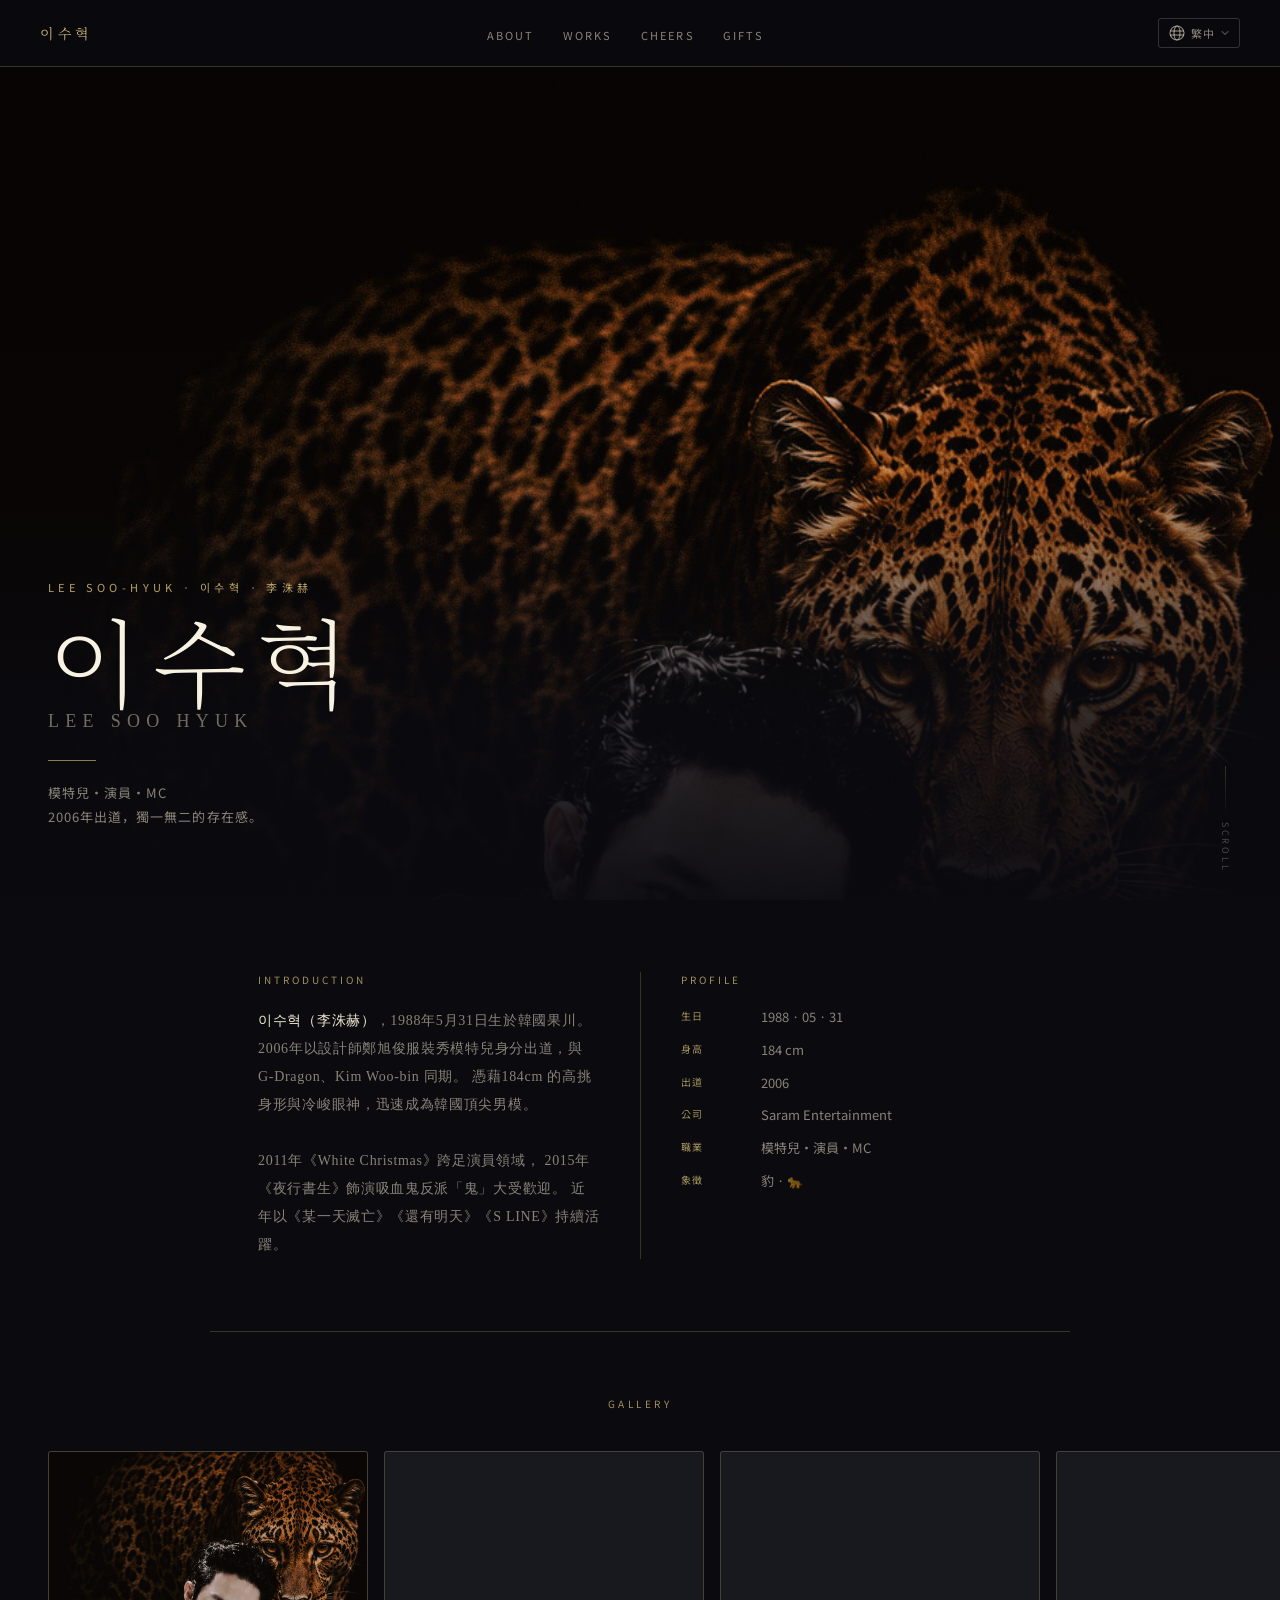
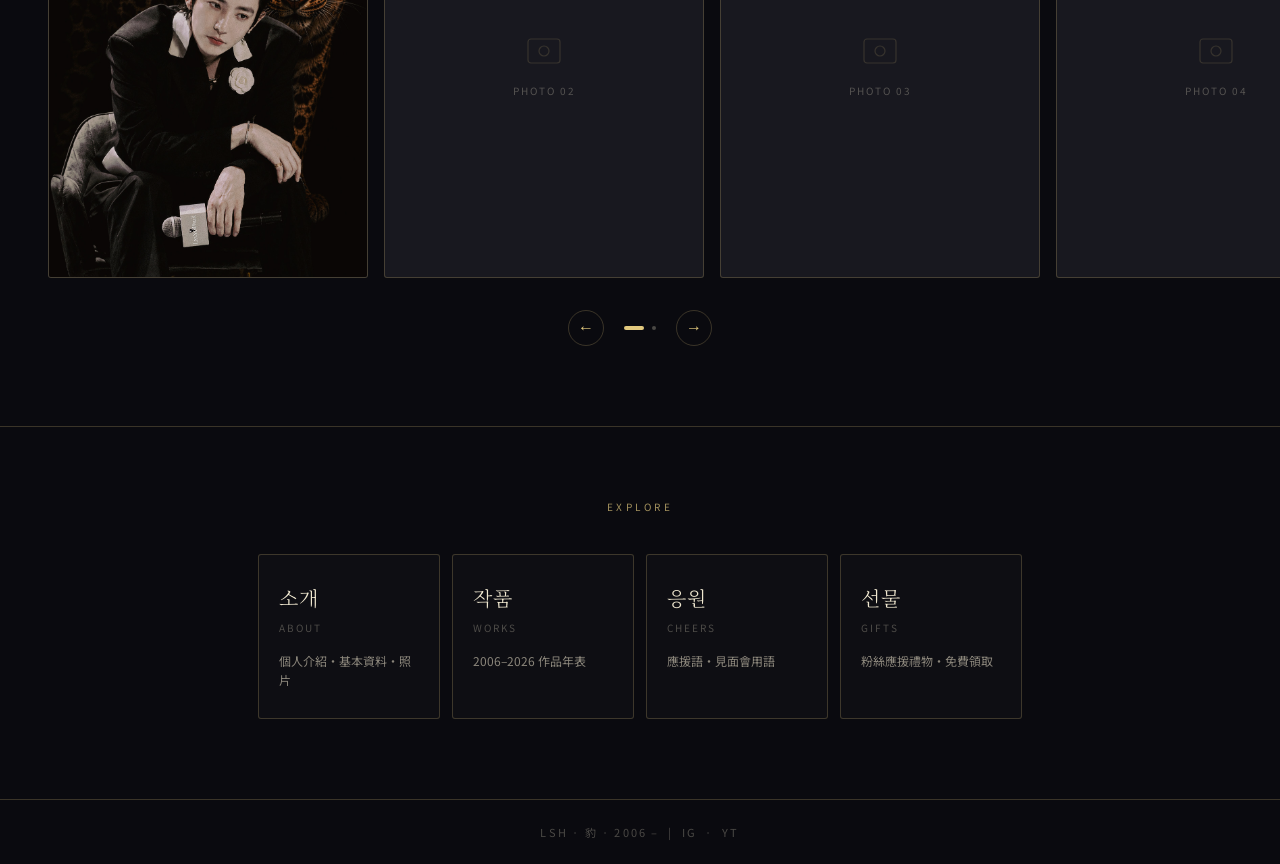
==== index.html @ 1452fb75 "update" ====
<!DOCTYPE html>
<html lang="zh-TW">
<head>
  <meta charset="UTF-8"/>
  <meta name="viewport" content="width=device-width, initial-scale=1.0"/>
  <title>이수혁 Lee Soo Hyuk</title>
  <link href="https://fonts.googleapis.com/css2?family=Noto+Serif+KR:wght@200;300;400&family=Noto+Serif+TC:wght@200;300;400&family=Noto+Sans+KR:wght@300;400;500&display=swap" rel="stylesheet"/>
  <link href="https://fonts.googleapis.com/css2?family=Noto+Serif+KR:wght@200;300;400;600&family=Noto+Serif+TC:wght@200;300;400&family=Noto+Sans+KR:wght@300;400;500&display=swap" rel="stylesheet"/>
  <link rel="stylesheet" href="assets/css/style.css"/>
<style>
  /* ── index 專屬 ── */

  /* HERO */
  .hero {
    position: relative;
    height: 100vh; min-height: 600px;
    display: flex; align-items: flex-end;
    overflow: hidden;
  }
  .hero-bg {
    position: absolute; inset: 0;
    background-image: url('assets/images/hero.jpg');
    background-size: cover;
    background-position: center top;
  }
  .hero-overlay {
    position: absolute; inset: 0;
    background: linear-gradient(
      180deg,
      rgba(10,10,15,0.08) 0%,
      rgba(10,10,15,0.0)  25%,
      rgba(10,10,15,0.15) 55%,
      rgba(10,10,15,0.82) 80%,
      rgba(10,10,15,0.97) 100%
    );
  }
  .hero-content {
    position: relative; z-index: 2;
    padding: 0 48px 72px; width: 100%;
  }
  .hero-tag {
    font-size: 11px; letter-spacing: 0.4em;
    color: var(--gold); opacity: 0.8; margin-bottom: 16px;
  }
  .hero-name-kr {
    font-family: 'Noto Serif KR', serif;
    font-size: clamp(52px, 9vw, 96px);
    font-weight: 200; letter-spacing: 0.12em;
    color: #f8f2e2; line-height: 1.0; margin-bottom: 4px;
  }
  .hero-name-en {
    font-family: 'Noto Serif TC', serif;
    font-size: clamp(13px, 1.8vw, 18px);
    font-weight: 200; letter-spacing: 0.35em;
    color: rgba(240,232,208,0.45); margin-bottom: 28px;
  }
  .hero-rule {
    width: 48px; height: 1px;
    background: var(--gold); opacity: 0.6; margin-bottom: 20px;
  }
  .hero-tagline {
    font-size: 13px; color: var(--text2);
    letter-spacing: 0.08em; line-height: 1.8; max-width: 320px;
  }

  /* 語言下拉 */
  .lang-dropdown { position: relative; }
  .lang-globe-btn {
    display: flex; align-items: center; gap: 6px;
    background: none; border: 1px solid rgba(240,232,208,0.18);
    border-radius: 3px; padding: 6px 10px;
    color: var(--text2); cursor: pointer;
    font-size: 11px; letter-spacing: 0.1em;
    font-family: 'Noto Sans KR', sans-serif;
    transition: all 0.2s;
  }
  .lang-globe-btn:hover { border-color: var(--gold); color: var(--gold); }
  .lang-menu {
    display: none; position: absolute; top: calc(100% + 8px); right: 0;
    background: rgba(17,17,24,0.98);
    border: 1px solid var(--gold-line);
    border-radius: 4px; overflow: hidden;
    min-width: 100px; z-index: 200;
    box-shadow: 0 8px 24px rgba(0,0,0,0.5);
  }
  .lang-menu.open { display: block; }
  .lang-menu button {
    display: block; width: 100%; padding: 10px 16px;
    background: none; border: none; border-bottom: 1px solid rgba(240,232,208,0.06);
    color: var(--text2); font-size: 12px; letter-spacing: 0.12em;
    cursor: pointer; text-align: left;
    font-family: 'Noto Sans KR', sans-serif; transition: all 0.15s;
  }
  .lang-menu button:last-child { border-bottom: none; }
  .lang-menu button:hover { background: var(--gold-dim); color: var(--gold); }

  /* 捲動提示 */
  .scroll-hint {
    position: absolute; bottom: 28px; right: 48px; z-index: 2;
    display: flex; flex-direction: column; align-items: center; gap: 8px;
  }
  .scroll-hint span {
    font-size: 9px; letter-spacing: 0.3em; color: var(--text3);
    writing-mode: vertical-rl;
  }
  .scroll-line {
    width: 1px; height: 48px;
    background: linear-gradient(180deg, var(--gold-line), transparent);
    animation: scrollPulse 2s ease-in-out infinite;
  }
  @keyframes scrollPulse {
    0%, 100% { opacity: 0.4; transform: scaleY(1); }
    50%       { opacity: 1.0; transform: scaleY(1.15); }
  }

  /* ABOUT STRIP */
  .about-strip {
    max-width: 860px; margin: 0 auto;
    padding: 72px 48px;
    display: grid; grid-template-columns: 1fr 1px 1fr;
    gap: 0 40px;
    border-bottom: 1px solid var(--gold-line);
  }
  .about-divider { background: var(--gold-line); }
  .about-block-title {
    font-size: 10px; letter-spacing: 0.3em;
    color: var(--gold); opacity: 0.7; margin-bottom: 20px;
  }
  .about-bio {
    font-family: 'Noto Serif TC', serif;
    font-size: 14px; font-weight: 300;
    line-height: 2.0; color: var(--text2); letter-spacing: 0.05em;
  }
  .about-bio strong { color: var(--text); font-weight: 400; }
  .profile-list { list-style: none; display: flex; flex-direction: column; gap: 12px; }
  .profile-list li { display: flex; gap: 16px; font-size: 13px; }
  .profile-list .pl-key {
    width: 64px; flex-shrink: 0;
    font-size: 10px; letter-spacing: 0.15em;
    color: var(--gold); opacity: 0.7; padding-top: 1px;
  }
  .profile-list .pl-val { color: var(--text2); line-height: 1.6; }

  /* CAROUSEL */
  .carousel-section { padding: 64px 0 80px; border-bottom: 1px solid var(--gold-line); }
  .section-eyebrow {
    text-align: center; font-size: 10px; letter-spacing: 0.35em;
    color: var(--gold); opacity: 0.7; margin-bottom: 40px;
  }
  .carousel-track-wrap { overflow: hidden; position: relative; }
  .carousel-track {
    display: flex; gap: 16px; padding: 0 48px;
    transition: transform 0.5s cubic-bezier(0.4,0,0.2,1);
  }
  .carousel-slide {
    flex-shrink: 0;
    width: calc((100vw - 96px - 32px) / 3);
    max-width: 320px; aspect-ratio: 3/4;
    border-radius: 3px; overflow: hidden;
    position: relative; background: #18181f;
    border: 1px solid var(--gold-line);
  }
  .carousel-slide img {
    width: 100%; height: 100%; object-fit: cover;
    display: block; opacity: 0.88;
    transition: opacity 0.3s, transform 0.5s;
  }
  .carousel-slide:hover img { opacity: 1; transform: scale(1.03); }
  .slide-placeholder {
    width: 100%; height: 100%;
    display: flex; flex-direction: column;
    align-items: center; justify-content: center; gap: 12px;
  }
  .slide-placeholder .ph-icon { width: 40px; height: 40px; opacity: 0.15; }
  .slide-placeholder .ph-label { font-size: 10px; letter-spacing: 0.2em; color: var(--text3); }
  .carousel-slide .slide-caption {
    position: absolute; bottom: 0; left: 0; right: 0;
    padding: 32px 16px 16px;
    background: linear-gradient(transparent, rgba(10,10,15,0.75));
    font-size: 11px; letter-spacing: 0.1em; color: var(--text2);
    opacity: 0; transition: opacity 0.3s;
  }
  .carousel-slide:hover .slide-caption { opacity: 1; }
  .carousel-controls {
    display: flex; justify-content: center;
    align-items: center; gap: 20px; margin-top: 32px;
  }
  .carousel-btn {
    width: 36px; height: 36px; border-radius: 50%;
    border: 1px solid var(--gold-line);
    background: transparent; color: var(--gold);
    cursor: pointer; display: flex; align-items: center; justify-content: center;
    transition: all 0.2s; font-size: 16px;
  }
  .carousel-btn:hover { border-color: var(--gold); background: var(--gold-dim); }
  .carousel-dots { display: flex; gap: 8px; }
  .carousel-dot {
    width: 4px; height: 4px; border-radius: 50%;
    background: var(--text3); transition: all 0.2s; cursor: pointer;
  }
  .carousel-dot.active { background: var(--gold); width: 20px; border-radius: 2px; }

  /* NAV CARDS */
  .nav-cards-section {
    max-width: 860px; margin: 0 auto; padding: 72px 48px 80px;
  }
  .nav-cards-grid {
    display: grid; grid-template-columns: repeat(4, 1fr);
    gap: 12px; margin-top: 40px;
  }
  .nav-card {
    display: block; text-decoration: none;
    padding: 28px 20px;
    border: 1px solid var(--gold-line); border-radius: 3px;
    background: rgba(255,255,255,0.02);
    transition: all 0.25s ease; position: relative; overflow: hidden;
  }
  .nav-card::before {
    content: ''; position: absolute;
    bottom: 0; left: 0; right: 0; height: 2px;
    background: var(--gold); transform: scaleX(0); transition: transform 0.25s ease;
  }
  .nav-card:hover { background: rgba(226,201,126,0.06); border-color: rgba(226,201,126,0.4); }
  .nav-card:hover::before { transform: scaleX(1); }
  .nav-card-kr {
    font-family: 'Noto Serif KR', serif;
    font-size: 20px; font-weight: 300;
    color: var(--text); margin-bottom: 8px; letter-spacing: 0.05em;
  }
  .nav-card-en { font-size: 10px; letter-spacing: 0.2em; color: var(--text3); margin-bottom: 16px; }
  .nav-card-desc { font-size: 12px; color: var(--text2); line-height: 1.65; }
  .nav-card-arrow {
    position: absolute; bottom: 20px; right: 20px;
    font-size: 14px; color: var(--gold); opacity: 0;
    transform: translateX(-6px); transition: all 0.25s ease;
  }
  .nav-card:hover .nav-card-arrow { opacity: 1; transform: translateX(0); }

  /* RESPONSIVE */
  @media (max-width: 640px) {
    .site-nav { padding: 16px 20px; }
    .hero-content { padding: 0 24px 60px; }
    .about-strip { grid-template-columns: 1fr; padding: 48px 24px; gap: 32px 0; }
    .about-divider { display: none; }
    .carousel-track { padding: 0 24px; }
    .carousel-slide { width: calc(100vw - 64px); max-width: none; }
    .nav-cards-grid { grid-template-columns: 1fr 1fr; }
    .nav-cards-section { padding: 48px 24px 60px; }
    .lang-switch { display: none; }
    .scroll-hint { display: none; }
  }
</style>
</head>
<body>

<!-- NAV -->
<nav class="site-nav" id="siteNav">
  <a class="nav-logo" href="index.html">이수혁</a>
  <ul class="nav-links">
    <li><a href="about.html">ABOUT</a></li>
    <li><a href="works.html">WORKS</a></li>
    <li><a href="cheers.html">CHEERS</a></li>
    <li><a href="gifts.html">GIFTS</a></li>
  </ul>
  <div class="lang-dropdown" id="langDropdown">
    <button class="lang-globe-btn" onclick="toggleLangMenu()" aria-label="語言切換">
      <svg width="16" height="16" viewBox="0 0 16 16" fill="none">
        <circle cx="8" cy="8" r="7" stroke="currentColor" stroke-width="1.2"/>
        <ellipse cx="8" cy="8" rx="3" ry="7" stroke="currentColor" stroke-width="1.2"/>
        <line x1="1" y1="6" x2="15" y2="6" stroke="currentColor" stroke-width="1.2"/>
        <line x1="1" y1="10" x2="15" y2="10" stroke="currentColor" stroke-width="1.2"/>
      </svg>
      <span id="langLabel">繁中</span>
      <svg width="8" height="8" viewBox="0 0 8 8" fill="none" style="opacity:0.5">
        <path d="M1 2.5L4 5.5L7 2.5" stroke="currentColor" stroke-width="1.2" stroke-linecap="round"/>
      </svg>
    </button>
    <div class="lang-menu" id="langMenu">
      <button onclick="setLang('zh'); toggleLangMenu()">繁中</button>
      <button onclick="setLang('en'); toggleLangMenu()">EN</button>
      <button onclick="setLang('ko'); toggleLangMenu()">한국어</button>
    </div>
  </div>
</nav>


<!-- HERO -->
<section class="hero">
  <div class="hero-bg"></div>
  <div class="hero-overlay"></div>


  <div class="hero-content">
    <div class="hero-tag" data-i18n="hero-tag">LEE SOO-HYUK · 이수혁 · 李洙赫</div>
    <h1 class="hero-name-kr">이수혁</h1>
    <div class="hero-name-en" data-i18n="hero-name-en">LEE SOO HYUK</div>
    <div class="hero-rule"></div>
    <p class="hero-tagline" data-i18n="hero-tagline">
      模特兒・演員・MC<br>
      2006年出道，獨一無二的存在感。
    </p>
  </div>

  <div class="scroll-hint">
    <div class="scroll-line"></div>
    <span>SCROLL</span>
  </div>
</section>

<!-- ABOUT STRIP -->
<section class="about-strip">
  <div>
    <div class="about-block-title" data-i18n="about-intro-title">INTRODUCTION</div>
    <p class="about-bio" data-i18n="about-bio">
      <strong>이수혁（李洙赫）</strong>，1988年5月31日生於韓國果川。<br>
      2006年以設計師鄭旭俊服裝秀模特兒身分出道，與 G-Dragon、Kim Woo-bin 同期。
      憑藉184cm 的高挑身形與冷峻眼神，迅速成為韓國頂尖男模。<br><br>
      2011年《White Christmas》跨足演員領域，
      2015年《夜行書生》飾演吸血鬼反派「鬼」大受歡迎。
      近年以《某一天滅亡》《還有明天》《S LINE》持續活躍。
    </p>
  </div>
  <div class="about-divider"></div>
  <div>
    <div class="about-block-title" data-i18n="about-profile-title">PROFILE</div>
    <ul class="profile-list">
      <li><span class="pl-key" data-i18n="pl-birth">生日</span><span class="pl-val">1988 · 05 · 31</span></li>
      <li><span class="pl-key" data-i18n="pl-height">身高</span><span class="pl-val">184 cm</span></li>
      <li><span class="pl-key" data-i18n="pl-debut">出道</span><span class="pl-val">2006</span></li>
      <li><span class="pl-key" data-i18n="pl-agency">公司</span><span class="pl-val">Saram Entertainment</span></li>
      <li><span class="pl-key" data-i18n="pl-job">職業</span><span class="pl-val" data-i18n="pl-job-val">模特兒・演員・MC</span></li>
      <li><span class="pl-key" data-i18n="pl-symbol">象徵</span><span class="pl-val">豹 · 🐆</span></li>
    </ul>
  </div>
</section>

<!-- PHOTO CAROUSEL -->
<section class="carousel-section">
  <div class="section-eyebrow" data-i18n="carousel-title">GALLERY</div>
  <div class="carousel-track-wrap">
    <div class="carousel-track" id="carouselTrack">
      <div class="carousel-slide">
        <img src="assets/images/hero.jpg" alt="이수혁">
        <div class="slide-caption">이수혁 · 2025</div>
      </div>
      <div class="carousel-slide">
        <div class="slide-placeholder">
          <svg class="ph-icon" viewBox="0 0 40 40" fill="none"><rect x="4" y="8" width="32" height="24" rx="3" stroke="#e2c97e" stroke-width="1.2"/><circle cx="20" cy="20" r="5" stroke="#e2c97e" stroke-width="1.2"/></svg>
          <span class="ph-label">PHOTO 02</span>
        </div>
        <div class="slide-caption">이수혁</div>
      </div>
      <div class="carousel-slide">
        <div class="slide-placeholder">
          <svg class="ph-icon" viewBox="0 0 40 40" fill="none"><rect x="4" y="8" width="32" height="24" rx="3" stroke="#e2c97e" stroke-width="1.2"/><circle cx="20" cy="20" r="5" stroke="#e2c97e" stroke-width="1.2"/></svg>
          <span class="ph-label">PHOTO 03</span>
        </div>
        <div class="slide-caption">이수혁</div>
      </div>
      <div class="carousel-slide">
        <div class="slide-placeholder">
          <svg class="ph-icon" viewBox="0 0 40 40" fill="none"><rect x="4" y="8" width="32" height="24" rx="3" stroke="#e2c97e" stroke-width="1.2"/><circle cx="20" cy="20" r="5" stroke="#e2c97e" stroke-width="1.2"/></svg>
          <span class="ph-label">PHOTO 04</span>
        </div>
        <div class="slide-caption">이수혁</div>
      </div>
      <div class="carousel-slide">
        <div class="slide-placeholder">
          <svg class="ph-icon" viewBox="0 0 40 40" fill="none"><rect x="4" y="8" width="32" height="24" rx="3" stroke="#e2c97e" stroke-width="1.2"/><circle cx="20" cy="20" r="5" stroke="#e2c97e" stroke-width="1.2"/></svg>
          <span class="ph-label">PHOTO 05</span>
        </div>
        <div class="slide-caption">이수혁</div>
      </div>
      <div class="carousel-slide">
        <div class="slide-placeholder">
          <svg class="ph-icon" viewBox="0 0 40 40" fill="none"><rect x="4" y="8" width="32" height="24" rx="3" stroke="#e2c97e" stroke-width="1.2"/><circle cx="20" cy="20" r="5" stroke="#e2c97e" stroke-width="1.2"/></svg>
          <span class="ph-label">PHOTO 06</span>
        </div>
        <div class="slide-caption">이수혁</div>
      </div>
    </div>
  </div>
  <div class="carousel-controls">
    <button class="carousel-btn" onclick="carouselPrev()" aria-label="上一張">&#8592;</button>
    <div class="carousel-dots" id="carouselDots"></div>
    <button class="carousel-btn" onclick="carouselNext()" aria-label="下一張">&#8594;</button>
  </div>
</section>

<!-- NAV CARDS -->
<section class="nav-cards-section">
  <div class="section-eyebrow" data-i18n="nav-cards-title">EXPLORE</div>
  <div class="nav-cards-grid">
    <a class="nav-card" href="about.html">
      <div class="nav-card-kr">소개</div>
      <div class="nav-card-en">ABOUT</div>
      <div class="nav-card-desc" data-i18n="nav-about-desc">個人介紹・基本資料・照片</div>
      <span class="nav-card-arrow">→</span>
    </a>
    <a class="nav-card" href="works.html">
      <div class="nav-card-kr">작품</div>
      <div class="nav-card-en">WORKS</div>
      <div class="nav-card-desc" data-i18n="nav-works-desc">2006–2026 作品年表</div>
      <span class="nav-card-arrow">→</span>
    </a>
    <a class="nav-card" href="cheers.html">
      <div class="nav-card-kr">응원</div>
      <div class="nav-card-en">CHEERS</div>
      <div class="nav-card-desc" data-i18n="nav-cheers-desc">應援語・見面會用語</div>
      <span class="nav-card-arrow">→</span>
    </a>
    <a class="nav-card" href="gifts.html">
      <div class="nav-card-kr">선물</div>
      <div class="nav-card-en">GIFTS</div>
      <div class="nav-card-desc" data-i18n="nav-gifts-desc">粉絲應援禮物・免費領取</div>
      <span class="nav-card-arrow">→</span>
    </a>
  </div>
</section>

<!-- FOOTER -->
<footer>
  <p>LSH · 豹 · 2006 – &nbsp;|&nbsp;
    <a href="https://www.instagram.com/leesoohyuk" target="_blank" rel="noopener">IG</a> &nbsp;·&nbsp;
    <a href="https://www.youtube.com/@leesoohyuk" target="_blank" rel="noopener">YT</a>
  </p>
</footer>

<script>
/* ── NAV scroll ── */
const nav = document.getElementById('siteNav');
window.addEventListener('scroll', () => {
  nav.classList.toggle('scrolled', window.scrollY > 60);
});

/* ── CAROUSEL ── */
const track    = document.getElementById('carouselTrack');
const slides   = track.querySelectorAll('.carousel-slide');
const dotsWrap = document.getElementById('carouselDots');
const total    = slides.length;
let perView    = 3;
let current    = 0;

function getPerView() {
  return window.innerWidth <= 640 ? 1 : 3;
}

function buildDots() {
  dotsWrap.innerHTML = '';
  const pages = Math.ceil(total / perView);
  for (let i = 0; i < pages; i++) {
    const d = document.createElement('div');
    d.className = 'carousel-dot' + (i === 0 ? ' active' : '');
    d.onclick = () => goTo(i);
    dotsWrap.appendChild(d);
  }
}

function goTo(page) {
  perView = getPerView();
  const pages = Math.ceil(total / perView);
  current = Math.max(0, Math.min(page, pages - 1));
  const slideW = slides[0].offsetWidth + 16;
  const offset = current * perView * slideW;
  track.style.transform = `translateX(-${offset}px)`;
  dotsWrap.querySelectorAll('.carousel-dot').forEach((d, i) => {
    d.classList.toggle('active', i === current);
  });
}

function carouselPrev() { goTo(current - 1); }
function carouselNext() { goTo(current + 1); }

window.addEventListener('resize', () => {
  perView = getPerView();
  buildDots();
  goTo(0);
});

buildDots();

/* ── LANG ── */
const i18n = {
  zh: {
    'hero-tag':         'LEE SOO-HYUK · 이수혁 · 李洙赫',
    'hero-name-en':     'LEE SOO HYUK',
    'hero-tagline':     '模特兒・演員・MC<br>2006年出道，獨一無二的存在感。',
    'about-intro-title':'INTRODUCTION',
    'about-bio':        '<strong>이수혁（李洙赫）</strong>，1988年5月31日生。2006年模特兒出道，與 G-Dragon、Kim Woo-bin 同期。憑藉184cm 高挑身形與冷峻眼神迅速成為韓國頂尖男模。2011年《White Christmas》跨足演員，2015年《夜行書生》「鬼」大受歡迎。',
    'about-profile-title':'PROFILE',
    'pl-birth':'生日','pl-height':'身高','pl-debut':'出道','pl-agency':'公司','pl-job':'職業','pl-job-val':'模特兒・演員・MC','pl-symbol':'象徵',
    'carousel-title':'GALLERY',
    'nav-cards-title':'EXPLORE',
    'nav-about-desc':'個人介紹・基本資料・照片',
    'nav-works-desc':'2006–2026 作品年表',
    'nav-cheers-desc':'應援語・見面會用語',
    'nav-gifts-desc':'粉絲應援禮物・免費領取',
  },
  en: {
    'hero-tagline':     'Model · Actor · MC<br>Debuted 2006. An irreplaceable presence.',
    'about-intro-title':'INTRODUCTION',
    'about-bio':        '<strong>Lee Soo-hyuk</strong>, born May 31, 1988. Debuted as a model in 2006 alongside G-Dragon and Kim Woo-bin. Known for his 184cm frame and sharp gaze. Crossed into acting with <em>White Christmas</em> (2011) and gained wide recognition as the vampire "Gwi" in <em>Scholar Who Walks the Night</em> (2015).',
    'pl-birth':'Birth','pl-height':'Height','pl-debut':'Debut','pl-agency':'Agency','pl-job':'Career','pl-job-val':'Model · Actor · MC','pl-symbol':'Symbol',
    'nav-about-desc':'Profile & photos',
    'nav-works-desc':'Filmography 2006–2026',
    'nav-cheers-desc':'Fan phrases & event vocab',
    'nav-gifts-desc':'Fan gifts – free downloads',
  },
  ko: {
    'hero-tagline':     '모델・배우・MC<br>2006년 데뷔, 독보적인 존재감.',
    'about-intro-title':'소개',
    'about-bio':        '<strong>이수혁</strong>, 1988년 5월 31일 생. 2006년 정욱준 패션쇼 모델로 데뷔. G-Dragon, 김우빈과 동기. 184cm의 훤칠한 키와 날카로운 눈빛으로 주목받았으며, 드라마 《화이트 크리스마스》로 연기에 입문. 《야경꾼 일지》의 귀 역으로 큰 사랑을 받았다.',
    'pl-birth':'생일','pl-height':'키','pl-debut':'데뷔','pl-agency':'소속사','pl-job':'직업','pl-job-val':'모델・배우・MC','pl-symbol':'상징',
    'nav-about-desc':'프로필 및 사진',
    'nav-works-desc':'작품 연보 2006–2026',
    'nav-cheers-desc':'응원 문구・현장 용어',
    'nav-gifts-desc':'팬 서포트 굿즈・무료 배포',
  },
  ja: {
    'hero-tagline':     'モデル・俳優・MC<br>2006年デビュー、唯一無二の存在感。',
    'about-intro-title':'プロフィール',
    'about-bio':        '<strong>イ・スヒョク</strong>、1988年5月31日生まれ。2006年にモデルデビュー。G-Dragon、キム・ウビンと同期。《White Christmas》で俳優業に進出し、《夜を歩く士》の吸血鬼「鬼」役で広く知られるようになった。',
    'pl-birth':'誕生日','pl-height':'身長','pl-debut':'デビュー','pl-agency':'事務所','pl-job':'職業','pl-job-val':'モデル・俳優・MC','pl-symbol':'シンボル',
    'nav-about-desc':'プロフィール・写真',
    'nav-works-desc':'出演作品 2006–2026',
    'nav-cheers-desc':'応援フレーズ・会場用語',
    'nav-gifts-desc':'ファングッズ・無料配布',
  },
};

let currentLang = 'zh';
function setLang(lang) {
  currentLang = lang;
  const labels = { zh:'繁中', en:'EN', ko:'한국어' };
  document.getElementById('langLabel').textContent = labels[lang] || lang;
  const dict = { ...i18n.zh, ...i18n[lang] };
  document.querySelectorAll('[data-i18n]').forEach(el => {
    const key = el.dataset.i18n;
    if (dict[key] !== undefined) el.innerHTML = dict[key];
  });
}

function toggleLangMenu() {
  document.getElementById('langMenu').classList.toggle('open');
}
/* 點外面關閉 */
document.addEventListener('click', e => {
  const dd = document.getElementById('langDropdown');
  if (dd && !dd.contains(e.target)) {
    document.getElementById('langMenu').classList.remove('open');
  }
});
</script>
</body>
</html>
---- assets/css/style.css ----
/* ═══════════════════════════════════════
   LSH · 이수혁 · 共用樣式
   ═══════════════════════════════════════ */

*, *::before, *::after { box-sizing: border-box; margin: 0; padding: 0; }

/* ── CSS 變數 ── */
:root {
  --bg:        #0a0a0f;
  --bg2:       #111118;
  --bg3:       #18181f;
  --gold:      #e2c97e;
  --gold-dim:  rgba(226,201,126,0.18);
  --gold-line: rgba(226,201,126,0.22);
  --text:      #f0e8d0;
  --text2:     rgba(240,232,208,0.55);
  --text3:     rgba(240,232,208,0.28);
  --drama-c:   #7eb8e2; --drama-bg: rgba(126,184,226,0.14); --drama-br: rgba(126,184,226,0.38);
  --film-c:    #e27ea8; --film-bg:  rgba(226,126,168,0.14); --film-br:  rgba(226,126,168,0.38);
  --event-c:   #7ee2b8; --event-bg: rgba(126,226,184,0.14); --event-br: rgba(126,226,184,0.38);
}

html { scroll-behavior: smooth; }

body {
  background: var(--bg);
  color: var(--text);
  font-family: 'Noto Sans KR', 'Noto Serif TC', sans-serif;
  min-height: 100vh;
}

/* ── NAV ── */
.site-nav {
  position: fixed; top: 0; left: 0; right: 0; z-index: 100;
  display: flex; justify-content: space-between; align-items: center;
  padding: 18px 40px;
  background: rgba(10,10,15,0.92);
  border-bottom: 1px solid var(--gold-line);
}
.nav-logo {
  font-family: 'Noto Serif KR', serif;
  font-size: 14px; font-weight: 300;
  letter-spacing: 0.25em;
  color: var(--gold); text-decoration: none;
}
.nav-links { display: flex; gap: 28px; list-style: none; }
.nav-links a {
  font-size: 11px; letter-spacing: 0.2em;
  color: var(--text2); text-decoration: none;
  transition: color 0.2s;
}
.nav-links a:hover, .nav-links a.active { color: var(--gold); }
.nav-right { display: flex; align-items: center; gap: 16px; }

/* ── HEADER ── */
.header {
  text-align: center;
  padding: 100px 24px 44px;
  border-bottom: 1px solid var(--gold-line);
  position: relative;
}
.header-tag {
  font-family: 'Noto Sans KR', sans-serif;
  font-size: 11px; letter-spacing: 0.35em;
  color: var(--gold); opacity: 0.75; margin-bottom: 18px;
}
.header-title {
  font-family: 'Noto Serif KR', serif;
  font-size: clamp(28px, 5vw, 48px);
  font-weight: 300; letter-spacing: 0.1em;
  color: #f8f0dd; line-height: 1.15;
}
.header-rule {
  width: 40px; height: 1px;
  background: var(--gold);
  margin: 22px auto; opacity: 0.6;
}
.header-range, .header-sub {
  font-size: 12px; color: var(--text3); letter-spacing: 0.18em;
}

/* ── FILTER BUTTONS ── */
.filters, .cat-tabs, .filter-tabs {
  display: flex; justify-content: center;
  gap: 10px; padding: 36px 24px 0; flex-wrap: wrap;
}
.filter-btn, .cat-btn {
  padding: 8px 26px; border-radius: 2px;
  border: 1px solid rgba(240,232,208,0.15);
  background: transparent; color: rgba(240,232,208,0.45);
  font-family: 'Noto Sans KR', sans-serif;
  font-size: 13px; letter-spacing: 0.12em;
  cursor: pointer; transition: all 0.22s ease;
}
.filter-btn:hover, .cat-btn:hover { border-color: var(--gold); color: var(--gold); }
.filter-btn.active-all, .cat-btn.active  { border-color: var(--gold);    background: var(--gold-dim);  color: var(--gold); }
.filter-btn.active-drama { border-color: var(--drama-c); background: var(--drama-bg); color: var(--drama-c); }
.filter-btn.active-film  { border-color: var(--film-c);  background: var(--film-bg);  color: var(--film-c); }
.filter-btn.active-event { border-color: var(--event-c); background: var(--event-bg); color: var(--event-c); }

/* ── SUB FILTERS ── */
.sub-filters {
  display: flex; justify-content: center;
  gap: 8px; padding: 12px 24px 0; flex-wrap: wrap;
  animation: fadeIn 0.2s ease;
}
@keyframes fadeIn { from { opacity:0; transform:translateY(-4px); } to { opacity:1; } }
.sub-btn {
  padding: 5px 14px; border-radius: 20px;
  border: 1px solid rgba(126,226,184,0.25);
  background: transparent; color: rgba(126,226,184,0.5);
  font-family: 'Noto Sans KR', sans-serif;
  font-size: 11px; letter-spacing: 0.08em;
  cursor: pointer; transition: all 0.2s ease;
}
.sub-btn:hover, .sub-btn.active {
  border-color: var(--event-c); color: var(--event-c); background: var(--event-bg);
}

/* ── TIMELINE ── */
.timeline-wrap {
  max-width: 740px; margin: 52px auto 0;
  padding: 0 24px 100px; position: relative;
}
.tl-axis {
  position: absolute; left: calc(24px + 58px);
  top: 0; bottom: 0; width: 1px;
  background: linear-gradient(180deg, transparent 0%, var(--gold-line) 4%, var(--gold-line) 96%, transparent 100%);
  pointer-events: none;
}
.year-group { margin-bottom: 52px; }
.year-header { display: flex; align-items: center; margin-bottom: 22px; }
.year-label {
  width: 58px; text-align: right; padding-right: 18px;
  font-family: 'Noto Sans KR', sans-serif;
  font-size: 13px; letter-spacing: 0.06em;
  color: var(--gold); font-weight: 400; flex-shrink: 0;
  position: relative; z-index: 2;
}
.year-dot {
  width: 8px; height: 8px; border-radius: 50%;
  background: var(--gold); flex-shrink: 0;
  margin-left: -3.5px;
  box-shadow: 0 0 10px rgba(226,201,126,0.55);
  position: relative; z-index: 2;
}
.items-col { padding-left: 76px; }
.work-card {
  margin-bottom: 14px; padding: 16px 20px;
  background: rgba(255,255,255,0.022);
  border-right: 1px solid; border-top: 1px solid;
  border-bottom: 1px solid; border-left: 3px solid;
  border-radius: 0 5px 5px 0; transition: background 0.2s ease; cursor: default;
}
.work-card:hover { background: rgba(255,255,255,0.044); }
.work-card.type-drama { border-color: var(--drama-br); border-left-color: var(--drama-c); }
.work-card.type-film  { border-color: var(--film-br);  border-left-color: var(--film-c); }
.work-card.type-event { border-color: var(--event-br); border-left-color: var(--event-c); }
.card-top { display: flex; align-items: flex-start; gap: 10px; flex-wrap: wrap; }
.type-badge {
  font-size: 10px; letter-spacing: 0.1em;
  border-radius: 2px; padding: 2px 9px; border: 1px solid;
  flex-shrink: 0; margin-top: 2px;
}
.type-badge.type-drama { color: var(--drama-c); background: var(--drama-bg); border-color: var(--drama-br); }
.type-badge.type-film  { color: var(--film-c);  background: var(--film-bg);  border-color: var(--film-br); }
.type-badge.type-event { color: var(--event-c); background: var(--event-bg); border-color: var(--event-br); }
.card-body { flex: 1; min-width: 0; }
.card-title {
  font-family: 'Noto Serif TC', 'Noto Serif KR', serif;
  font-size: 15px; font-weight: 400; letter-spacing: 0.05em;
  color: #f0e8d0; margin-bottom: 6px; line-height: 1.4;
}
.card-month {
  font-family: 'Noto Sans KR', sans-serif;
  font-size: 11px; color: var(--gold); opacity: 0.7; margin-right: 7px;
}
.card-alt {
  font-size: 11px; color: rgba(240,232,208,0.3);
  letter-spacing: 0.05em; margin-bottom: 4px;
  font-family: 'Noto Sans KR', sans-serif;
}
.card-role {
  font-size: 12px; color: rgba(226,201,126,0.55);
  letter-spacing: 0.04em; margin-bottom: 5px;
  font-family: 'Noto Sans KR', sans-serif;
}
.card-desc { font-size: 13px; color: var(--text2); line-height: 1.65; letter-spacing: 0.03em; }
.card-tags { display: flex; gap: 6px; flex-wrap: wrap; margin-top: 10px; }
.tag {
  font-size: 10px; letter-spacing: 0.06em; color: var(--text3);
  border: 1px solid rgba(240,232,208,0.14); border-radius: 2px; padding: 1px 7px;
}
.tl-end {
  padding-left: 76px; font-family: 'Noto Sans KR', sans-serif;
  font-size: 11px; letter-spacing: 0.25em; color: rgba(226,201,126,0.3);
}

/* ── MODAL ── */
.modal-backdrop {
  display: none; position: fixed; inset: 0; z-index: 200;
  background: rgba(10,10,15,0.88);
  align-items: center; justify-content: center; padding: 24px;
}
.modal-backdrop.open { display: flex; }
.modal {
  background: var(--bg2); border: 1px solid var(--gold-line);
  border-radius: 6px; width: 100%; max-width: 480px;
  padding: 36px 32px; position: relative;
}
.modal-close {
  position: absolute; top: 16px; right: 20px;
  background: none; border: none;
  color: var(--text3); font-size: 20px; cursor: pointer; transition: color 0.2s;
}
.modal-close:hover { color: var(--gold); }
.modal-title {
  font-family: 'Noto Serif KR', serif;
  font-size: 20px; font-weight: 300; letter-spacing: 0.08em;
  color: var(--text); margin-bottom: 8px;
}
.modal-sub { font-size: 12px; color: var(--text3); letter-spacing: 0.1em; margin-bottom: 28px; }
.form-group { margin-bottom: 18px; }
.form-label { font-size: 10px; letter-spacing: 0.2em; color: var(--gold); opacity: 0.7; display: block; margin-bottom: 8px; }
.form-input, .form-select, .form-textarea {
  width: 100%; padding: 10px 14px;
  background: rgba(255,255,255,0.04);
  border: 1px solid rgba(240,232,208,0.15);
  border-radius: 3px; color: var(--text);
  font-size: 13px; font-family: 'Noto Sans KR', sans-serif;
  outline: none; transition: border-color 0.2s;
}
.form-input:focus, .form-select:focus, .form-textarea:focus { border-color: var(--gold); }
.form-select option { background: #18181f; }
.form-textarea { resize: vertical; min-height: 80px; }
.form-submit {
  width: 100%; padding: 12px;
  border: 1px solid var(--gold); background: var(--gold-dim); color: var(--gold);
  font-size: 13px; letter-spacing: 0.15em; border-radius: 2px; cursor: pointer;
  font-family: 'Noto Sans KR', sans-serif; transition: background 0.2s; margin-top: 8px;
}
.form-submit:hover { background: rgba(226,201,126,0.28); }
.form-submit:disabled { opacity: 0.4; cursor: not-allowed; }
.form-msg { font-size: 12px; text-align: center; margin-top: 12px; letter-spacing: 0.08em; min-height: 18px; }
.form-msg.ok  { color: var(--event-c); }
.form-msg.err { color: #e27e7e; }

/* ── FOOTER ── */
footer {
  text-align: center; padding: 24px;
  font-size: 11px; color: var(--text3); letter-spacing: 0.2em;
  border-top: 1px solid var(--gold-line);
}
footer a { color: var(--text3); text-decoration: none; transition: color 0.2s; }
footer a:hover { color: var(--gold); }

/* ── RESPONSIVE ── */
@media (max-width: 480px) {
  .site-nav { padding: 16px 20px; }
  .tl-axis { left: calc(24px + 46px); }
  .year-label { width: 46px; padding-right: 14px; }
  .items-col { padding-left: 60px; }
  .tl-end { padding-left: 60px; }
}
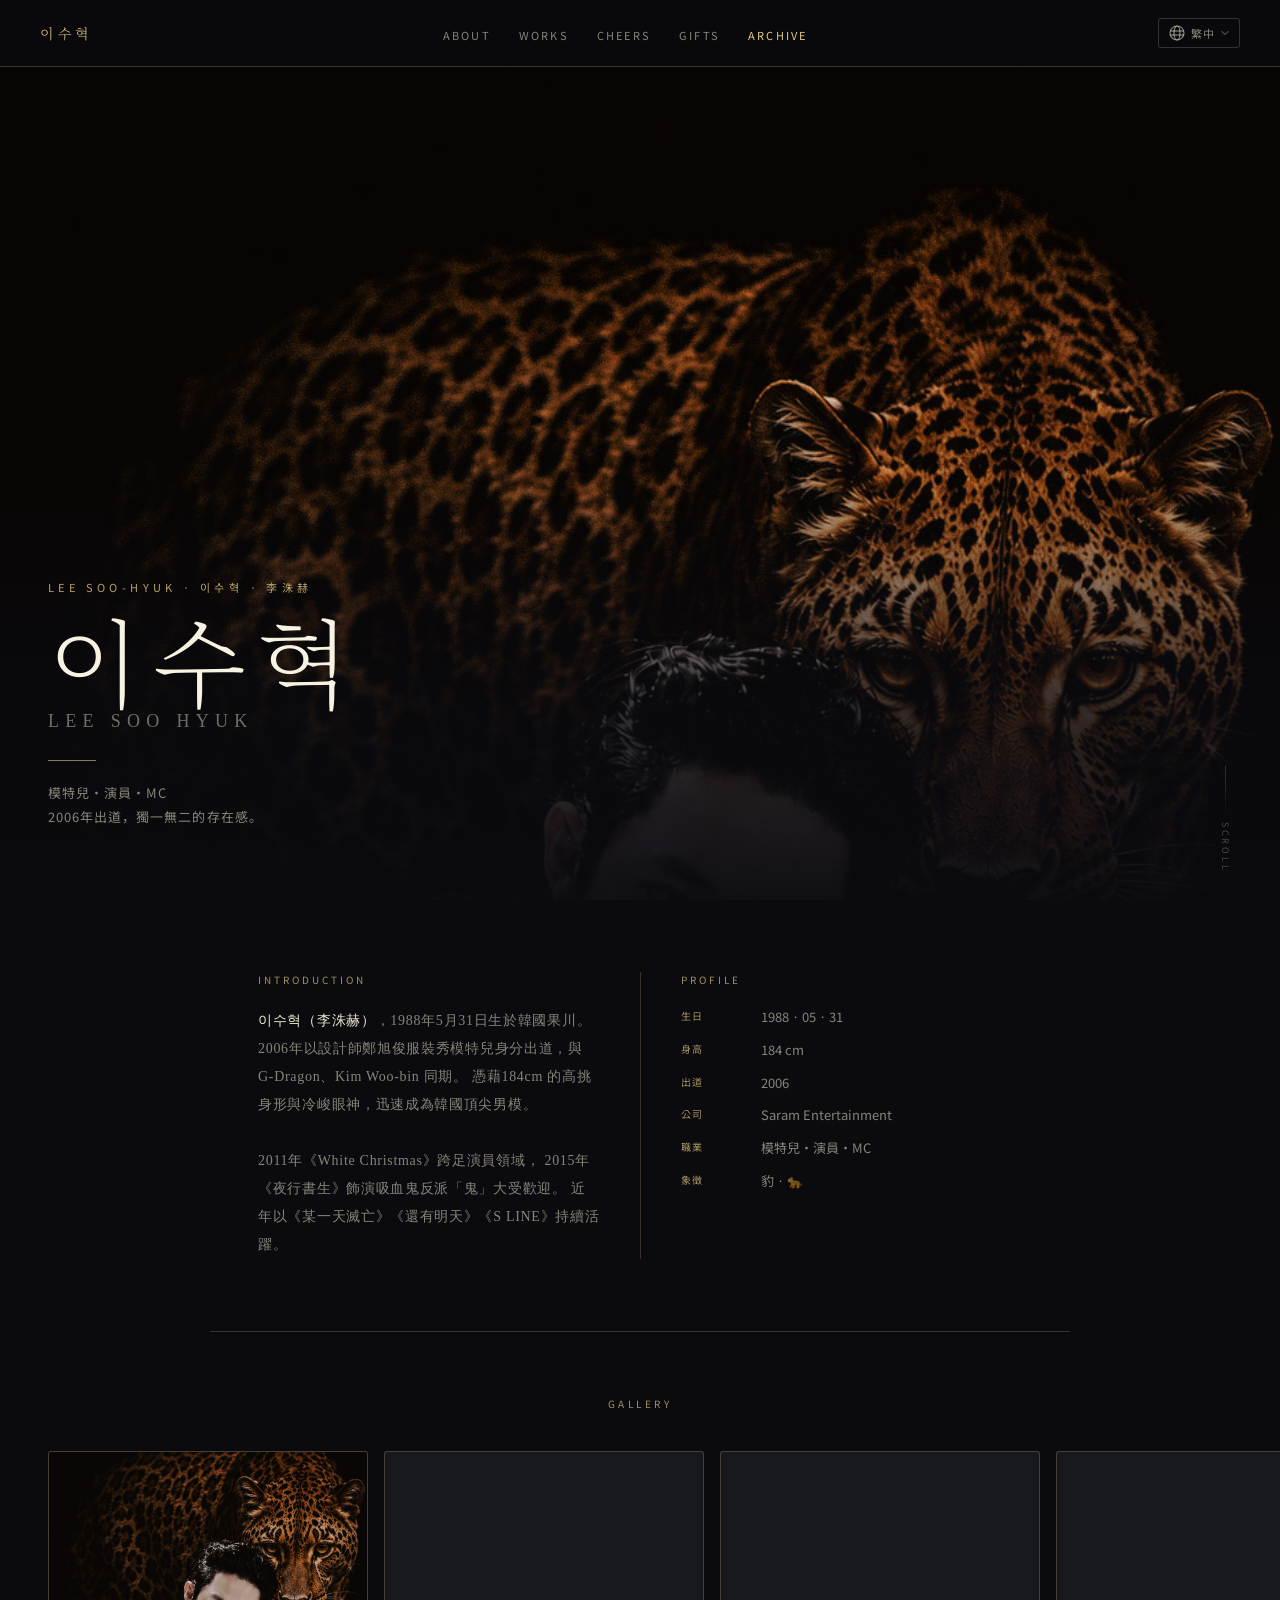
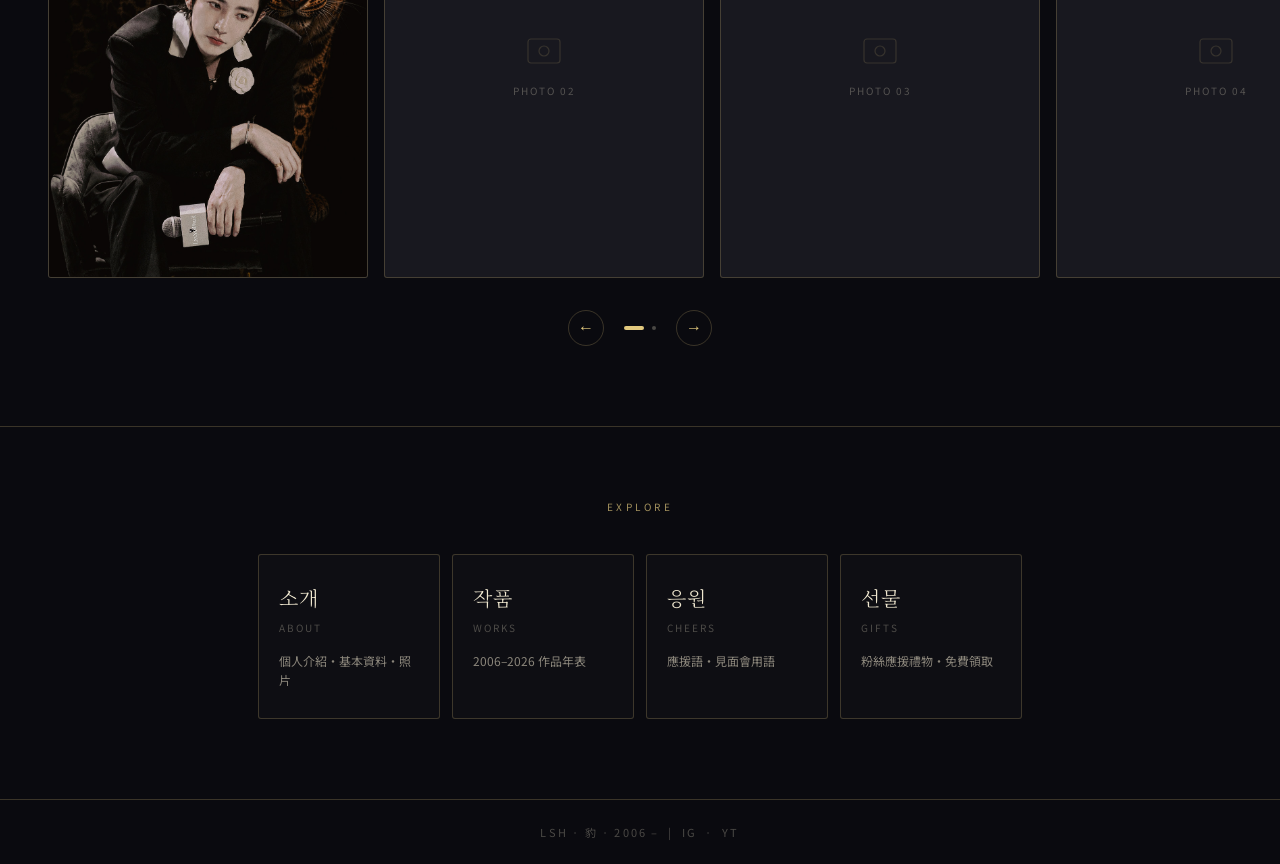
==== commit 116435ea: "update iris百科" ====
--- a/index.html
+++ b/index.html
@@ -261,6 +261,7 @@
     <li><a href="works.html">WORKS</a></li>
     <li><a href="cheers.html">CHEERS</a></li>
     <li><a href="gifts.html">GIFTS</a></li>
+    <li><a href="archive.html" class="active">ARCHIVE</a></li>
   </ul>
   <div class="lang-dropdown" id="langDropdown">
     <button class="lang-globe-btn" onclick="toggleLangMenu()" aria-label="語言切換">
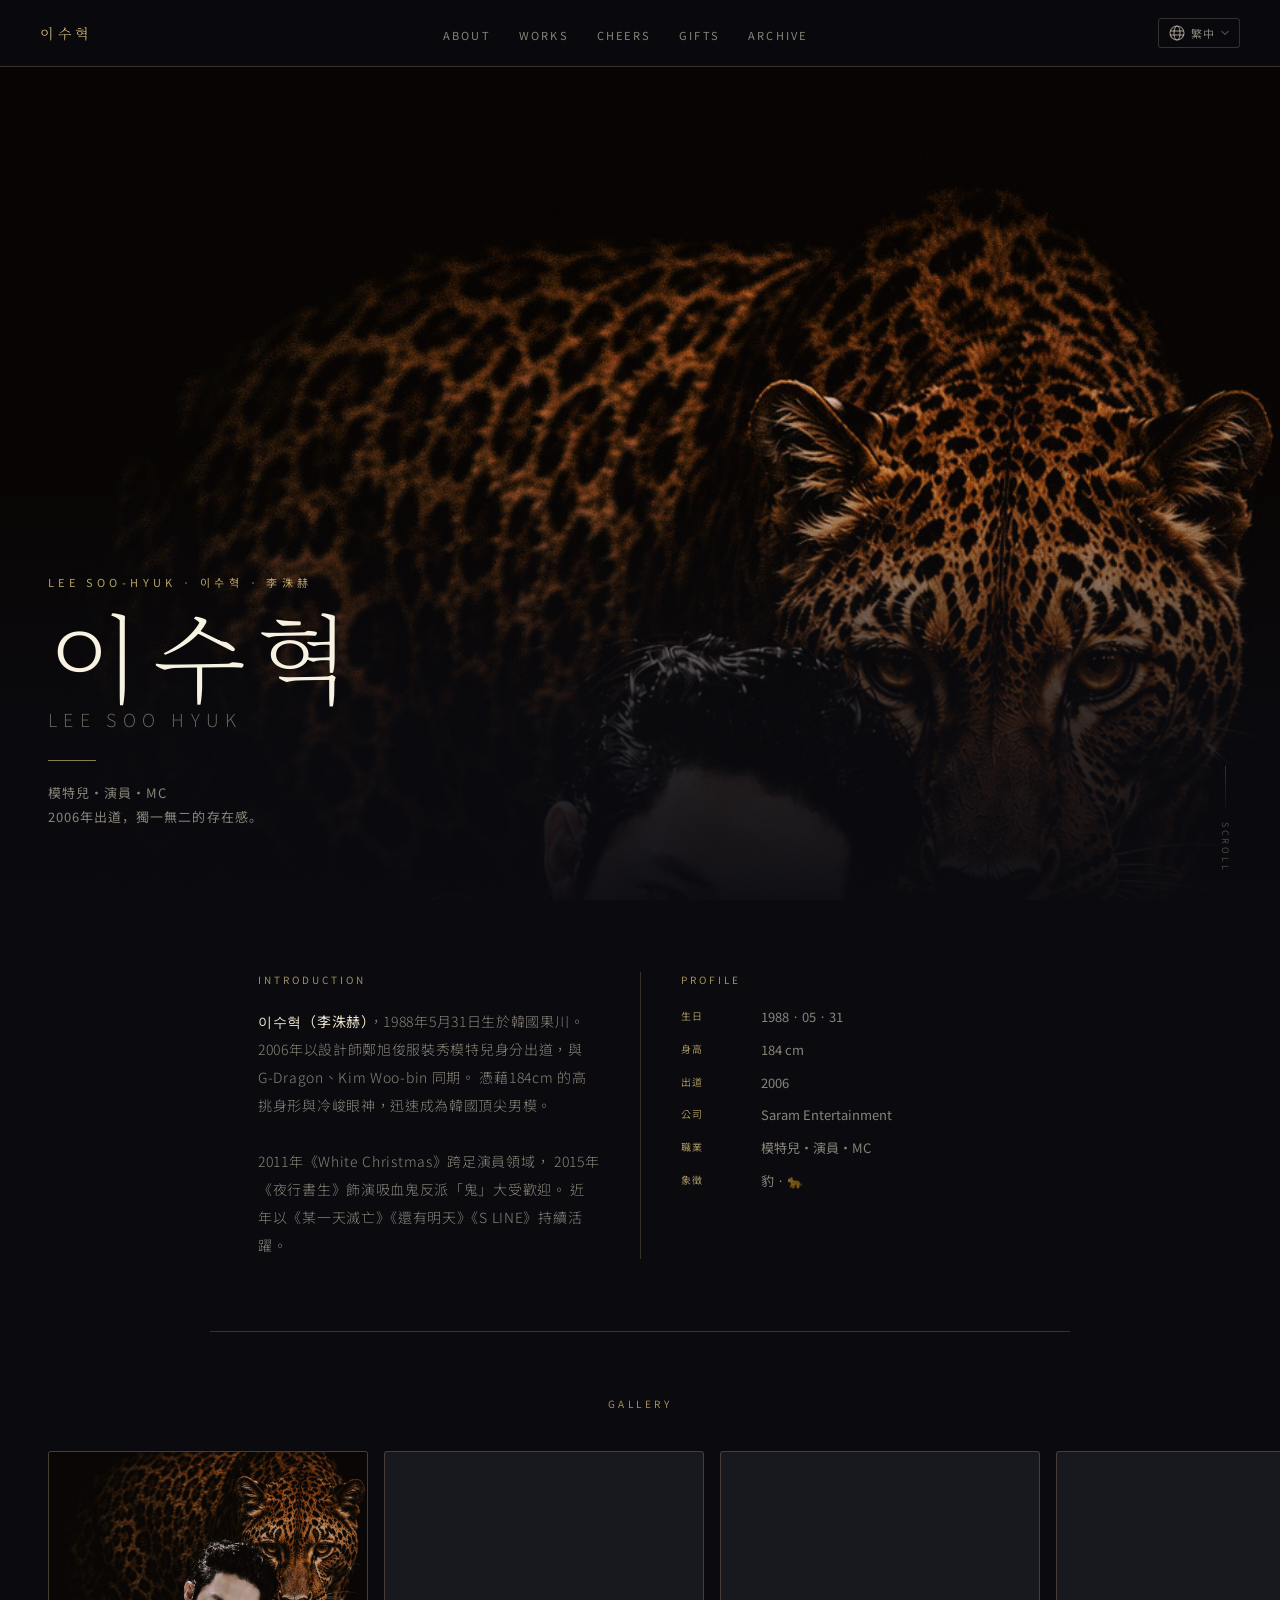
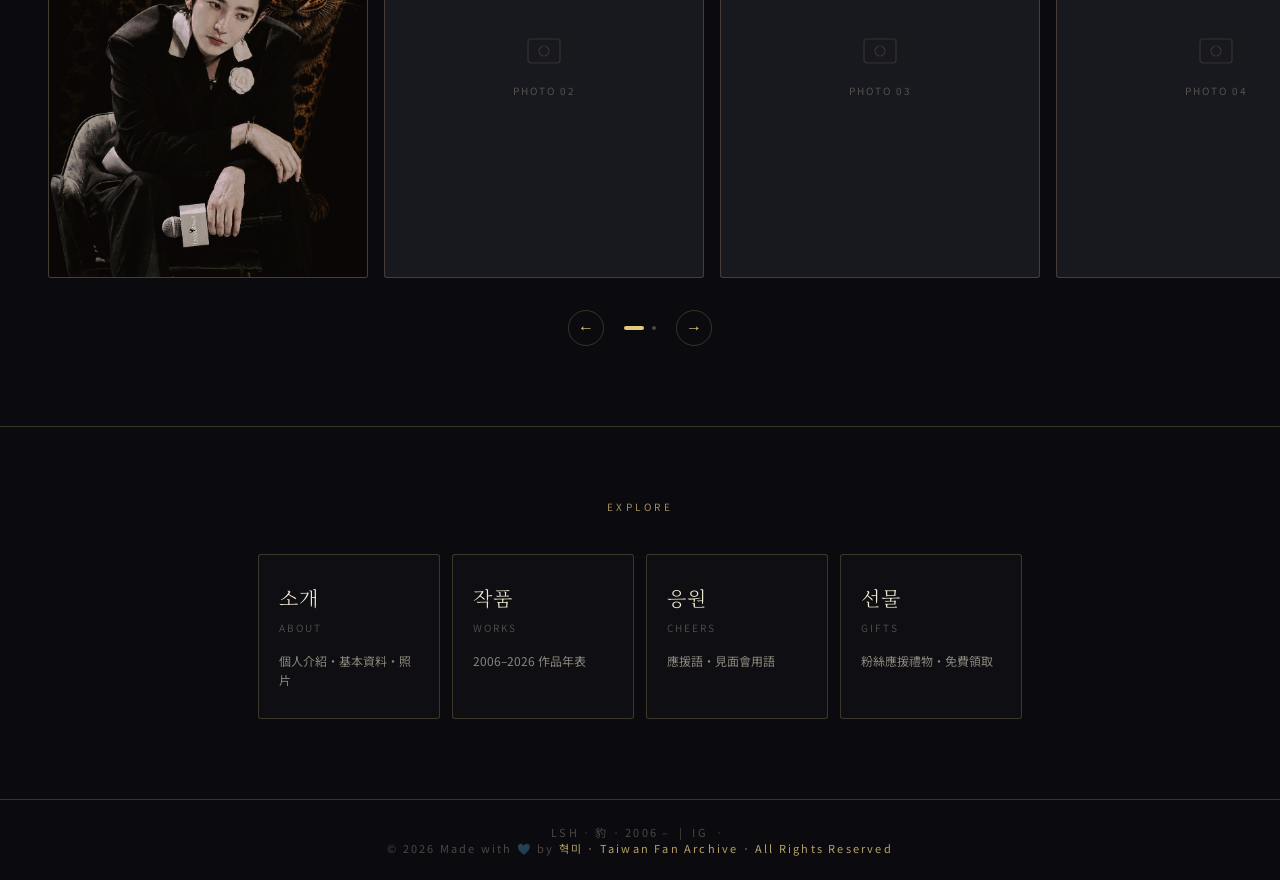
==== commit 76d9439a: "update" ====
--- a/index.html
+++ b/index.html
@@ -1,11 +1,11 @@
 <!DOCTYPE html>
-<html lang="zh-TW">
+<html lang="zh-hant">
 <head>
   <meta charset="UTF-8"/>
   <meta name="viewport" content="width=device-width, initial-scale=1.0"/>
   <title>이수혁 Lee Soo Hyuk</title>
-  <link href="https://fonts.googleapis.com/css2?family=Noto+Serif+KR:wght@200;300;400&family=Noto+Serif+TC:wght@200;300;400&family=Noto+Sans+KR:wght@300;400;500&display=swap" rel="stylesheet"/>
-  <link href="https://fonts.googleapis.com/css2?family=Noto+Serif+KR:wght@200;300;400;600&family=Noto+Serif+TC:wght@200;300;400&family=Noto+Sans+KR:wght@300;400;500&display=swap" rel="stylesheet"/>
+  <link href="https://fonts.googleapis.com/css2?family=Noto+Serif+KR:wght@200;300;400&family=Noto+Sans+TC:wght@200;300;400;500&family=Noto+Sans+KR:wght@300;400;500&display=swap" rel="stylesheet"/>
+  <link href="https://fonts.googleapis.com/css2?family=Noto+Serif+KR:wght@200;300;400;600&family=Noto+Sans+TC:wght@200;300;400;500&family=Noto+Sans+KR:wght@300;400;500&display=swap" rel="stylesheet"/>
   <link rel="stylesheet" href="assets/css/style.css"/>
 <style>
   /* ── index 專屬 ── */
@@ -49,7 +49,7 @@
     color: #f8f2e2; line-height: 1.0; margin-bottom: 4px;
   }
   .hero-name-en {
-    font-family: 'Noto Serif TC', serif;
+    font-family: 'Noto Sans TC', sans-serif;
     font-size: clamp(13px, 1.8vw, 18px);
     font-weight: 200; letter-spacing: 0.35em;
     color: rgba(240,232,208,0.45); margin-bottom: 28px;
@@ -127,7 +127,7 @@
     color: var(--gold); opacity: 0.7; margin-bottom: 20px;
   }
   .about-bio {
-    font-family: 'Noto Serif TC', serif;
+    font-family: 'Noto Sans TC', sans-serif;
     font-size: 14px; font-weight: 300;
     line-height: 2.0; color: var(--text2); letter-spacing: 0.05em;
   }
@@ -261,7 +261,7 @@
     <li><a href="works.html">WORKS</a></li>
     <li><a href="cheers.html">CHEERS</a></li>
     <li><a href="gifts.html">GIFTS</a></li>
-    <li><a href="archive.html" class="active">ARCHIVE</a></li>
+    <li><a href="archive.html">ARCHIVE</a></li>
   </ul>
   <div class="lang-dropdown" id="langDropdown">
     <button class="lang-globe-btn" onclick="toggleLangMenu()" aria-label="語言切換">
@@ -423,8 +423,9 @@
 <footer>
   <p>LSH · 豹 · 2006 – &nbsp;|&nbsp;
     <a href="https://www.instagram.com/leesoohyuk" target="_blank" rel="noopener">IG</a> &nbsp;·&nbsp;
-    <a href="https://www.youtube.com/@leesoohyuk" target="_blank" rel="noopener">YT</a>
   </p>
+  <p>© 2026 Made with 🩵 by <a href="about.html" style="color:var(--gold);text-decoration:none;opacity:0.8;">혁미 ·
+    Taiwan Fan Archive · All Rights Reserved</p>
 </footer>
 
 <script>
--- a/assets/css/style.css
+++ b/assets/css/style.css
@@ -25,7 +25,7 @@
 body {
   background: var(--bg);
   color: var(--text);
-  font-family: 'Noto Sans KR', 'Noto Serif TC', sans-serif;
+  font-family: 'Noto Sans KR', 'Noto Sans TC', sans-serif;
   min-height: 100vh;
 }
 
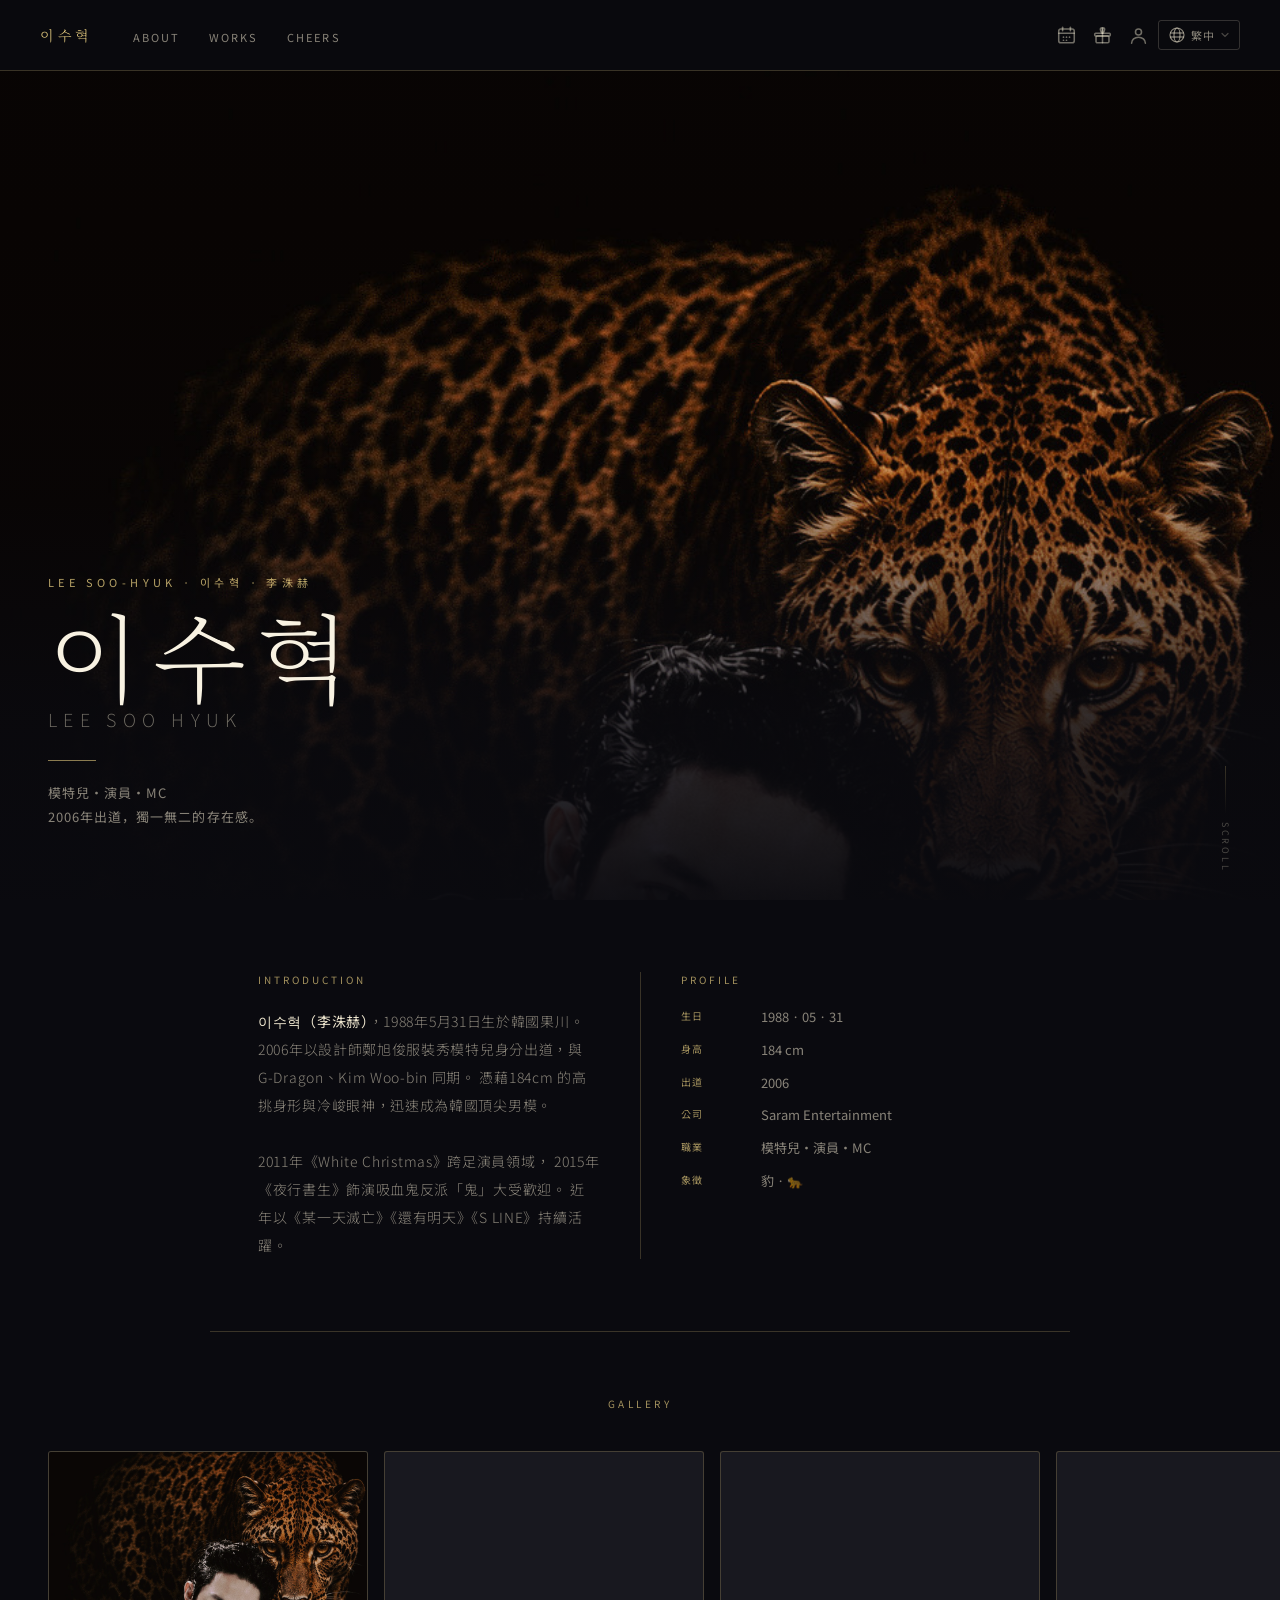
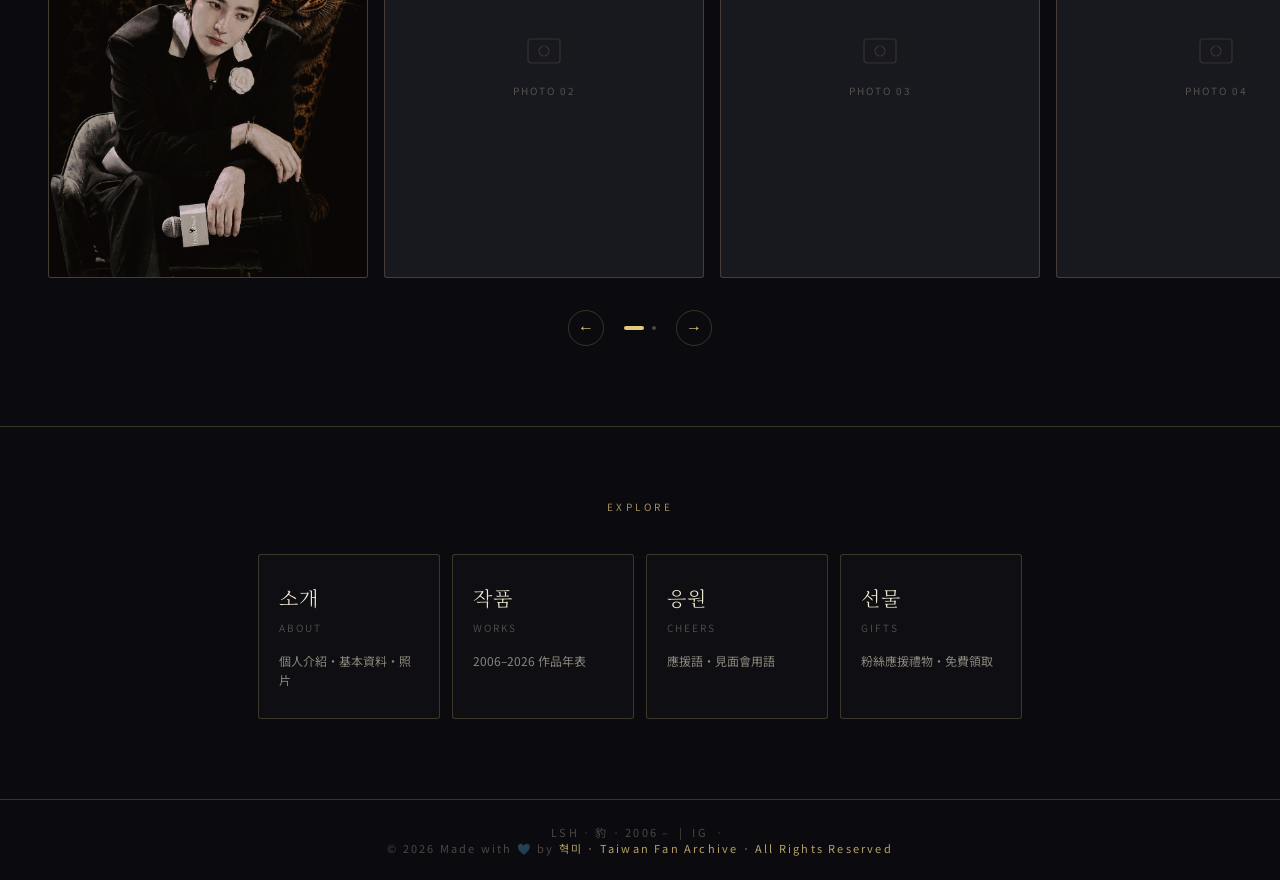
==== commit 6d3d1dc6: "update" ====
--- a/index.html
+++ b/index.html
@@ -7,282 +7,68 @@
   <link href="https://fonts.googleapis.com/css2?family=Noto+Serif+KR:wght@200;300;400&family=Noto+Sans+TC:wght@200;300;400;500&family=Noto+Sans+KR:wght@300;400;500&display=swap" rel="stylesheet"/>
   <link href="https://fonts.googleapis.com/css2?family=Noto+Serif+KR:wght@200;300;400;600&family=Noto+Sans+TC:wght@200;300;400;500&family=Noto+Sans+KR:wght@300;400;500&display=swap" rel="stylesheet"/>
   <link rel="stylesheet" href="assets/css/style.css"/>
-<style>
-  /* ── index 專屬 ── */
-
-  /* HERO */
-  .hero {
-    position: relative;
-    height: 100vh; min-height: 600px;
-    display: flex; align-items: flex-end;
-    overflow: hidden;
-  }
-  .hero-bg {
-    position: absolute; inset: 0;
-    background-image: url('assets/images/hero.jpg');
-    background-size: cover;
-    background-position: center top;
-  }
-  .hero-overlay {
-    position: absolute; inset: 0;
-    background: linear-gradient(
-      180deg,
-      rgba(10,10,15,0.08) 0%,
-      rgba(10,10,15,0.0)  25%,
-      rgba(10,10,15,0.15) 55%,
-      rgba(10,10,15,0.82) 80%,
-      rgba(10,10,15,0.97) 100%
-    );
-  }
-  .hero-content {
-    position: relative; z-index: 2;
-    padding: 0 48px 72px; width: 100%;
-  }
-  .hero-tag {
-    font-size: 11px; letter-spacing: 0.4em;
-    color: var(--gold); opacity: 0.8; margin-bottom: 16px;
-  }
-  .hero-name-kr {
-    font-family: 'Noto Serif KR', serif;
-    font-size: clamp(52px, 9vw, 96px);
-    font-weight: 200; letter-spacing: 0.12em;
-    color: #f8f2e2; line-height: 1.0; margin-bottom: 4px;
-  }
-  .hero-name-en {
-    font-family: 'Noto Sans TC', sans-serif;
-    font-size: clamp(13px, 1.8vw, 18px);
-    font-weight: 200; letter-spacing: 0.35em;
-    color: rgba(240,232,208,0.45); margin-bottom: 28px;
-  }
-  .hero-rule {
-    width: 48px; height: 1px;
-    background: var(--gold); opacity: 0.6; margin-bottom: 20px;
-  }
-  .hero-tagline {
-    font-size: 13px; color: var(--text2);
-    letter-spacing: 0.08em; line-height: 1.8; max-width: 320px;
-  }
-
-  /* 語言下拉 */
-  .lang-dropdown { position: relative; }
-  .lang-globe-btn {
-    display: flex; align-items: center; gap: 6px;
-    background: none; border: 1px solid rgba(240,232,208,0.18);
-    border-radius: 3px; padding: 6px 10px;
-    color: var(--text2); cursor: pointer;
-    font-size: 11px; letter-spacing: 0.1em;
-    font-family: 'Noto Sans KR', sans-serif;
-    transition: all 0.2s;
-  }
-  .lang-globe-btn:hover { border-color: var(--gold); color: var(--gold); }
-  .lang-menu {
-    display: none; position: absolute; top: calc(100% + 8px); right: 0;
-    background: rgba(17,17,24,0.98);
-    border: 1px solid var(--gold-line);
-    border-radius: 4px; overflow: hidden;
-    min-width: 100px; z-index: 200;
-    box-shadow: 0 8px 24px rgba(0,0,0,0.5);
-  }
-  .lang-menu.open { display: block; }
-  .lang-menu button {
-    display: block; width: 100%; padding: 10px 16px;
-    background: none; border: none; border-bottom: 1px solid rgba(240,232,208,0.06);
-    color: var(--text2); font-size: 12px; letter-spacing: 0.12em;
-    cursor: pointer; text-align: left;
-    font-family: 'Noto Sans KR', sans-serif; transition: all 0.15s;
-  }
-  .lang-menu button:last-child { border-bottom: none; }
-  .lang-menu button:hover { background: var(--gold-dim); color: var(--gold); }
-
-  /* 捲動提示 */
-  .scroll-hint {
-    position: absolute; bottom: 28px; right: 48px; z-index: 2;
-    display: flex; flex-direction: column; align-items: center; gap: 8px;
-  }
-  .scroll-hint span {
-    font-size: 9px; letter-spacing: 0.3em; color: var(--text3);
-    writing-mode: vertical-rl;
-  }
-  .scroll-line {
-    width: 1px; height: 48px;
-    background: linear-gradient(180deg, var(--gold-line), transparent);
-    animation: scrollPulse 2s ease-in-out infinite;
-  }
-  @keyframes scrollPulse {
-    0%, 100% { opacity: 0.4; transform: scaleY(1); }
-    50%       { opacity: 1.0; transform: scaleY(1.15); }
-  }
-
-  /* ABOUT STRIP */
-  .about-strip {
-    max-width: 860px; margin: 0 auto;
-    padding: 72px 48px;
-    display: grid; grid-template-columns: 1fr 1px 1fr;
-    gap: 0 40px;
-    border-bottom: 1px solid var(--gold-line);
-  }
-  .about-divider { background: var(--gold-line); }
-  .about-block-title {
-    font-size: 10px; letter-spacing: 0.3em;
-    color: var(--gold); opacity: 0.7; margin-bottom: 20px;
-  }
-  .about-bio {
-    font-family: 'Noto Sans TC', sans-serif;
-    font-size: 14px; font-weight: 300;
-    line-height: 2.0; color: var(--text2); letter-spacing: 0.05em;
-  }
-  .about-bio strong { color: var(--text); font-weight: 400; }
-  .profile-list { list-style: none; display: flex; flex-direction: column; gap: 12px; }
-  .profile-list li { display: flex; gap: 16px; font-size: 13px; }
-  .profile-list .pl-key {
-    width: 64px; flex-shrink: 0;
-    font-size: 10px; letter-spacing: 0.15em;
-    color: var(--gold); opacity: 0.7; padding-top: 1px;
-  }
-  .profile-list .pl-val { color: var(--text2); line-height: 1.6; }
-
-  /* CAROUSEL */
-  .carousel-section { padding: 64px 0 80px; border-bottom: 1px solid var(--gold-line); }
-  .section-eyebrow {
-    text-align: center; font-size: 10px; letter-spacing: 0.35em;
-    color: var(--gold); opacity: 0.7; margin-bottom: 40px;
-  }
-  .carousel-track-wrap { overflow: hidden; position: relative; }
-  .carousel-track {
-    display: flex; gap: 16px; padding: 0 48px;
-    transition: transform 0.5s cubic-bezier(0.4,0,0.2,1);
-  }
-  .carousel-slide {
-    flex-shrink: 0;
-    width: calc((100vw - 96px - 32px) / 3);
-    max-width: 320px; aspect-ratio: 3/4;
-    border-radius: 3px; overflow: hidden;
-    position: relative; background: #18181f;
-    border: 1px solid var(--gold-line);
-  }
-  .carousel-slide img {
-    width: 100%; height: 100%; object-fit: cover;
-    display: block; opacity: 0.88;
-    transition: opacity 0.3s, transform 0.5s;
-  }
-  .carousel-slide:hover img { opacity: 1; transform: scale(1.03); }
-  .slide-placeholder {
-    width: 100%; height: 100%;
-    display: flex; flex-direction: column;
-    align-items: center; justify-content: center; gap: 12px;
-  }
-  .slide-placeholder .ph-icon { width: 40px; height: 40px; opacity: 0.15; }
-  .slide-placeholder .ph-label { font-size: 10px; letter-spacing: 0.2em; color: var(--text3); }
-  .carousel-slide .slide-caption {
-    position: absolute; bottom: 0; left: 0; right: 0;
-    padding: 32px 16px 16px;
-    background: linear-gradient(transparent, rgba(10,10,15,0.75));
-    font-size: 11px; letter-spacing: 0.1em; color: var(--text2);
-    opacity: 0; transition: opacity 0.3s;
-  }
-  .carousel-slide:hover .slide-caption { opacity: 1; }
-  .carousel-controls {
-    display: flex; justify-content: center;
-    align-items: center; gap: 20px; margin-top: 32px;
-  }
-  .carousel-btn {
-    width: 36px; height: 36px; border-radius: 50%;
-    border: 1px solid var(--gold-line);
-    background: transparent; color: var(--gold);
-    cursor: pointer; display: flex; align-items: center; justify-content: center;
-    transition: all 0.2s; font-size: 16px;
-  }
-  .carousel-btn:hover { border-color: var(--gold); background: var(--gold-dim); }
-  .carousel-dots { display: flex; gap: 8px; }
-  .carousel-dot {
-    width: 4px; height: 4px; border-radius: 50%;
-    background: var(--text3); transition: all 0.2s; cursor: pointer;
-  }
-  .carousel-dot.active { background: var(--gold); width: 20px; border-radius: 2px; }
-
-  /* NAV CARDS */
-  .nav-cards-section {
-    max-width: 860px; margin: 0 auto; padding: 72px 48px 80px;
-  }
-  .nav-cards-grid {
-    display: grid; grid-template-columns: repeat(4, 1fr);
-    gap: 12px; margin-top: 40px;
-  }
-  .nav-card {
-    display: block; text-decoration: none;
-    padding: 28px 20px;
-    border: 1px solid var(--gold-line); border-radius: 3px;
-    background: rgba(255,255,255,0.02);
-    transition: all 0.25s ease; position: relative; overflow: hidden;
-  }
-  .nav-card::before {
-    content: ''; position: absolute;
-    bottom: 0; left: 0; right: 0; height: 2px;
-    background: var(--gold); transform: scaleX(0); transition: transform 0.25s ease;
-  }
-  .nav-card:hover { background: rgba(226,201,126,0.06); border-color: rgba(226,201,126,0.4); }
-  .nav-card:hover::before { transform: scaleX(1); }
-  .nav-card-kr {
-    font-family: 'Noto Serif KR', serif;
-    font-size: 20px; font-weight: 300;
-    color: var(--text); margin-bottom: 8px; letter-spacing: 0.05em;
-  }
-  .nav-card-en { font-size: 10px; letter-spacing: 0.2em; color: var(--text3); margin-bottom: 16px; }
-  .nav-card-desc { font-size: 12px; color: var(--text2); line-height: 1.65; }
-  .nav-card-arrow {
-    position: absolute; bottom: 20px; right: 20px;
-    font-size: 14px; color: var(--gold); opacity: 0;
-    transform: translateX(-6px); transition: all 0.25s ease;
-  }
-  .nav-card:hover .nav-card-arrow { opacity: 1; transform: translateX(0); }
-
-  /* RESPONSIVE */
-  @media (max-width: 640px) {
-    .site-nav { padding: 16px 20px; }
-    .hero-content { padding: 0 24px 60px; }
-    .about-strip { grid-template-columns: 1fr; padding: 48px 24px; gap: 32px 0; }
-    .about-divider { display: none; }
-    .carousel-track { padding: 0 24px; }
-    .carousel-slide { width: calc(100vw - 64px); max-width: none; }
-    .nav-cards-grid { grid-template-columns: 1fr 1fr; }
-    .nav-cards-section { padding: 48px 24px 60px; }
-    .lang-switch { display: none; }
-    .scroll-hint { display: none; }
-  }
-</style>
+  <link rel="stylesheet" href="assets/css/index.css"/>
 </head>
 <body>
 
 <!-- NAV -->
-<nav class="site-nav" id="siteNav">
-  <a class="nav-logo" href="index.html">이수혁</a>
-  <ul class="nav-links">
-    <li><a href="about.html">ABOUT</a></li>
-    <li><a href="works.html">WORKS</a></li>
-    <li><a href="cheers.html">CHEERS</a></li>
-    <li><a href="gifts.html">GIFTS</a></li>
-    <li><a href="archive.html">ARCHIVE</a></li>
-  </ul>
-  <div class="lang-dropdown" id="langDropdown">
-    <button class="lang-globe-btn" onclick="toggleLangMenu()" aria-label="語言切換">
-      <svg width="16" height="16" viewBox="0 0 16 16" fill="none">
-        <circle cx="8" cy="8" r="7" stroke="currentColor" stroke-width="1.2"/>
-        <ellipse cx="8" cy="8" rx="3" ry="7" stroke="currentColor" stroke-width="1.2"/>
-        <line x1="1" y1="6" x2="15" y2="6" stroke="currentColor" stroke-width="1.2"/>
-        <line x1="1" y1="10" x2="15" y2="10" stroke="currentColor" stroke-width="1.2"/>
-      </svg>
-      <span id="langLabel">繁中</span>
-      <svg width="8" height="8" viewBox="0 0 8 8" fill="none" style="opacity:0.5">
-        <path d="M1 2.5L4 5.5L7 2.5" stroke="currentColor" stroke-width="1.2" stroke-linecap="round"/>
-      </svg>
-    </button>
-    <div class="lang-menu" id="langMenu">
-      <button onclick="setLang('zh'); toggleLangMenu()">繁中</button>
-      <button onclick="setLang('en'); toggleLangMenu()">EN</button>
-      <button onclick="setLang('ko'); toggleLangMenu()">한국어</button>
+<nav class="site-nav">
+    <a class="nav-logo" href="index.html">이수혁</a>
+    <ul class="nav-links">
+      <li><a href="about.html">ABOUT</a></li>
+      <li><a href="works.html">WORKS</a></li>
+      <li><a href="cheers.html">CHEERS</a></li>
+    </ul>
+    <div class="nav-icons">
+      <a href="archive.html" class="nav-icon-btn" aria-label="月曆存檔">
+        <svg width="19" height="19" viewBox="0 0 22 22" fill="none" stroke="currentColor" stroke-width="1.8" stroke-linecap="round" stroke-linejoin="round">
+          <rect x="2" y="3.5" width="18" height="16" rx="2.5"/>
+          <line x1="2" y1="8.5" x2="20" y2="8.5"/>
+          <line x1="6.5" y1="1.5" x2="6.5" y2="5.5"/>
+          <line x1="15.5" y1="1.5" x2="15.5" y2="5.5"/>
+          <circle cx="7.5" cy="13" r="1" fill="currentColor" stroke="none"/>
+          <circle cx="11" cy="13" r="1" fill="currentColor" stroke="none"/>
+          <circle cx="14.5" cy="13" r="1" fill="currentColor" stroke="none"/>
+          <circle cx="7.5" cy="16.5" r="1" fill="currentColor" stroke="none"/>
+          <circle cx="11" cy="16.5" r="1" fill="currentColor" stroke="none"/>
+        </svg>
+      </a>
+      <a href="gifts.html" class="nav-icon-btn" aria-label="粉絲禮物">
+        <svg width="19" height="19" viewBox="0 0 22 22" fill="none" stroke="currentColor" stroke-width="1.8" stroke-linecap="round" stroke-linejoin="round">
+          <rect x="2" y="8.5" width="18" height="3" rx="1"/>
+          <rect x="3.5" y="11.5" width="15" height="8" rx="1.5"/>
+          <line x1="11" y1="8.5" x2="11" y2="19.5"/>
+          <path d="M11 8.5C11 8.5 8.5 6 8.5 4C8.5 2.5 9.5 2 10.5 2C12 2 11 6 11 8.5Z"/>
+          <path d="M11 8.5C11 8.5 13.5 6 13.5 4C13.5 2.5 12.5 2 11.5 2C10 2 11 6 11 8.5Z"/>
+        </svg>
+      </a>
+      <a href="login.html" class="nav-icon-btn" aria-label="登入">
+        <svg width="19" height="19" viewBox="0 0 22 22" fill="none" stroke="currentColor" stroke-width="1.8" stroke-linecap="round" stroke-linejoin="round">
+          <circle cx="11" cy="7" r="3.5"/>
+          <path d="M3 20C3 16 6.5 13 11 13C15.5 13 19 16 19 20"/>
+        </svg>
+      </a>
+    <div class="lang-dropdown" id="langDropdown">
+      <button class="lang-globe-btn" onclick="toggleLangMenu()" aria-label="語言切換">
+        <svg width="16" height="16" viewBox="0 0 16 16" fill="none">
+          <circle cx="8" cy="8" r="7" stroke="currentColor" stroke-width="1.2"/>
+          <ellipse cx="8" cy="8" rx="3" ry="7" stroke="currentColor" stroke-width="1.2"/>
+          <line x1="1" y1="6" x2="15" y2="6" stroke="currentColor" stroke-width="1.2"/>
+          <line x1="1" y1="10" x2="15" y2="10" stroke="currentColor" stroke-width="1.2"/>
+        </svg>
+        <span id="langLabel">繁中</span>
+        <svg width="8" height="8" viewBox="0 0 8 8" fill="none" style="opacity:0.5">
+          <path d="M1 2.5L4 5.5L7 2.5" stroke="currentColor" stroke-width="1.2" stroke-linecap="round"/>
+        </svg>
+      </button>
+      <div class="lang-menu" id="langMenu">
+        <button onclick="setLang('zh'); toggleLangMenu()">繁中</button>
+        <button onclick="setLang('en'); toggleLangMenu()">EN</button>
+        <button onclick="setLang('ko'); toggleLangMenu()">한국어</button>
+      </div>
     </div>
-  </div>
-</nav>
+    </div>
+  </nav>
 
 
 <!-- HERO -->
--- a/assets/css/style.css
+++ b/assets/css/style.css
@@ -2,25 +2,42 @@
    LSH · 이수혁 · 共用樣式
    ═══════════════════════════════════════ */
 
-*, *::before, *::after { box-sizing: border-box; margin: 0; padding: 0; }
+*,
+*::before,
+*::after {
+  box-sizing: border-box;
+  margin: 0;
+  padding: 0;
+}
 
 /* ── CSS 變數 ── */
 :root {
-  --bg:        #0a0a0f;
-  --bg2:       #111118;
-  --bg3:       #18181f;
-  --gold:      #e2c97e;
-  --gold-dim:  rgba(226,201,126,0.18);
-  --gold-line: rgba(226,201,126,0.22);
-  --text:      #f0e8d0;
-  --text2:     rgba(240,232,208,0.55);
-  --text3:     rgba(240,232,208,0.28);
-  --drama-c:   #7eb8e2; --drama-bg: rgba(126,184,226,0.14); --drama-br: rgba(126,184,226,0.38);
-  --film-c:    #e27ea8; --film-bg:  rgba(226,126,168,0.14); --film-br:  rgba(226,126,168,0.38);
-  --event-c:   #7ee2b8; --event-bg: rgba(126,226,184,0.14); --event-br: rgba(126,226,184,0.38);
-}
-
-html { scroll-behavior: smooth; }
+  --bg: #0a0a0f;
+  --bg2: #111118;
+  --bg3: #18181f;
+  --gold: #e2c97e;
+  --gold-dim: rgba(226, 201, 126, 0.18);
+  --gold-line: rgba(226, 201, 126, 0.22);
+  --text: #f0e8d0;
+  --text2: rgba(240, 232, 208, 0.55);
+  --text3: rgba(240, 232, 208, 0.28);
+  --drama-c: #7eb8e2;
+  --drama-bg: rgba(126, 184, 226, 0.14);
+  --drama-br: rgba(126, 184, 226, 0.38);
+  --film-c: #e2c97e;
+  --film-bg: rgba(226, 201, 126, 0.14);
+  --film-br: rgba(226, 201, 126, 0.38);
+  --event-c: #7ee2b8;
+  --event-bg: rgba(126, 226, 184, 0.14);
+  --event-br: rgba(126, 226, 184, 0.38);
+  --show-c: #f4a7c3;
+  --show-bg: rgba(244, 167, 195, 0.14);
+  --show-br: rgba(244, 167, 195, 0.38);
+}
+
+html {
+  scroll-behavior: smooth;
+}
 
 body {
   background: var(--bg);
@@ -31,26 +48,81 @@
 
 /* ── NAV ── */
 .site-nav {
-  position: fixed; top: 0; left: 0; right: 0; z-index: 100;
-  display: flex; justify-content: space-between; align-items: center;
+  position: fixed;
+  top: 0;
+  left: 0;
+  right: 0;
+  z-index: 100;
+  display: flex;
+  justify-content: flex-start;
+  align-items: center;
+  gap: 40px;
   padding: 18px 40px;
-  background: rgba(10,10,15,0.92);
+  background: rgba(10, 10, 15, 0.92);
   border-bottom: 1px solid var(--gold-line);
 }
+
 .nav-logo {
   font-family: 'Noto Serif KR', serif;
-  font-size: 14px; font-weight: 300;
+  font-size: 14px;
+  font-weight: 300;
   letter-spacing: 0.25em;
-  color: var(--gold); text-decoration: none;
-}
-.nav-links { display: flex; gap: 28px; list-style: none; }
+  color: var(--gold);
+  text-decoration: none;
+}
+
+.nav-links {
+  display: flex;
+  gap: 28px;
+  list-style: none;
+}
+
 .nav-links a {
-  font-size: 11px; letter-spacing: 0.2em;
-  color: var(--text2); text-decoration: none;
+  font-size: 11px;
+  letter-spacing: 0.2em;
+  color: var(--text2);
+  text-decoration: none;
   transition: color 0.2s;
 }
-.nav-links a:hover, .nav-links a.active { color: var(--gold); }
-.nav-right { display: flex; align-items: center; gap: 16px; }
+
+.nav-links a:hover,
+.nav-links a.active {
+  color: var(--gold);
+}
+
+.nav-right {
+  display: flex;
+  align-items: center;
+  gap: 16px;
+}
+
+/* ── NAV ICONS ── */
+.nav-icons {
+  display: flex;
+  align-items: center;
+  gap: 2px;
+  margin-left: auto;
+}
+
+.nav-icon-btn {
+  display: flex;
+  align-items: center;
+  justify-content: center;
+  width: 34px;
+  height: 34px;
+  border-radius: 50%;
+  border: none;
+  background: transparent;
+  color: rgba(240, 232, 208, 0.45);
+  cursor: pointer;
+  transition: color 0.2s, background 0.2s;
+  text-decoration: none;
+}
+
+.nav-icon-btn:hover {
+  color: var(--gold);
+  background: var(--gold-dim);
+}
 
 /* ── HEADER ── */
 .header {
@@ -59,206 +131,530 @@
   border-bottom: 1px solid var(--gold-line);
   position: relative;
 }
+
 .header-tag {
   font-family: 'Noto Sans KR', sans-serif;
-  font-size: 11px; letter-spacing: 0.35em;
-  color: var(--gold); opacity: 0.75; margin-bottom: 18px;
-}
+  font-size: 11px;
+  letter-spacing: 0.35em;
+  color: var(--gold);
+  opacity: 0.75;
+  margin-bottom: 18px;
+}
+
 .header-title {
   font-family: 'Noto Serif KR', serif;
   font-size: clamp(28px, 5vw, 48px);
-  font-weight: 300; letter-spacing: 0.1em;
-  color: #f8f0dd; line-height: 1.15;
-}
+  font-weight: 300;
+  letter-spacing: 0.1em;
+  color: #f8f0dd;
+  line-height: 1.15;
+}
+
 .header-rule {
-  width: 40px; height: 1px;
+  width: 40px;
+  height: 1px;
   background: var(--gold);
-  margin: 22px auto; opacity: 0.6;
-}
-.header-range, .header-sub {
-  font-size: 12px; color: var(--text3); letter-spacing: 0.18em;
+  margin: 22px auto;
+  opacity: 0.6;
+}
+
+.header-range,
+.header-sub {
+  font-size: 12px;
+  color: var(--text3);
+  letter-spacing: 0.18em;
 }
 
 /* ── FILTER BUTTONS ── */
-.filters, .cat-tabs, .filter-tabs {
-  display: flex; justify-content: center;
-  gap: 10px; padding: 36px 24px 0; flex-wrap: wrap;
-}
-.filter-btn, .cat-btn {
-  padding: 8px 26px; border-radius: 2px;
-  border: 1px solid rgba(240,232,208,0.15);
-  background: transparent; color: rgba(240,232,208,0.45);
-  font-family: 'Noto Sans KR', sans-serif;
-  font-size: 13px; letter-spacing: 0.12em;
-  cursor: pointer; transition: all 0.22s ease;
-}
-.filter-btn:hover, .cat-btn:hover { border-color: var(--gold); color: var(--gold); }
-.filter-btn.active-all, .cat-btn.active  { border-color: var(--gold);    background: var(--gold-dim);  color: var(--gold); }
-.filter-btn.active-drama { border-color: var(--drama-c); background: var(--drama-bg); color: var(--drama-c); }
-.filter-btn.active-film  { border-color: var(--film-c);  background: var(--film-bg);  color: var(--film-c); }
-.filter-btn.active-event { border-color: var(--event-c); background: var(--event-bg); color: var(--event-c); }
+.filters,
+.cat-tabs,
+.filter-tabs {
+  display: flex;
+  justify-content: center;
+  gap: 10px;
+  padding: 36px 24px 0;
+  flex-wrap: wrap;
+}
+
+.filter-btn,
+.cat-btn {
+  padding: 8px 26px;
+  border-radius: 2px;
+  border: 1px solid rgba(240, 232, 208, 0.15);
+  background: transparent;
+  color: rgba(240, 232, 208, 0.45);
+  font-family: 'Noto Sans KR', sans-serif;
+  font-size: 13px;
+  letter-spacing: 0.12em;
+  cursor: pointer;
+  transition: all 0.22s ease;
+}
+
+.filter-btn:hover,
+.cat-btn:hover {
+  border-color: var(--gold);
+  color: var(--gold);
+}
+
+.filter-btn.active-all,
+.cat-btn.active {
+  border-color: var(--gold);
+  background: var(--gold-dim);
+  color: var(--gold);
+}
+
+.filter-btn.active-show {
+  border-color: var(--show-c);
+  background: var(--show-bg);
+  color: var(--show-c);
+}
+
+.filter-btn.active-drama {
+  border-color: var(--drama-c);
+  background: var(--drama-bg);
+  color: var(--drama-c);
+}
+
+.filter-btn.active-film {
+  border-color: var(--film-c);
+  background: var(--film-bg);
+  color: var(--film-c);
+}
+
+.filter-btn.active-event {
+  border-color: var(--event-c);
+  background: var(--event-bg);
+  color: var(--event-c);
+}
 
 /* ── SUB FILTERS ── */
 .sub-filters {
-  display: flex; justify-content: center;
-  gap: 8px; padding: 12px 24px 0; flex-wrap: wrap;
+  display: flex;
+  justify-content: center;
+  gap: 8px;
+  padding: 12px 24px 0;
+  flex-wrap: wrap;
   animation: fadeIn 0.2s ease;
 }
-@keyframes fadeIn { from { opacity:0; transform:translateY(-4px); } to { opacity:1; } }
+
+@keyframes fadeIn {
+  from {
+    opacity: 0;
+    transform: translateY(-4px);
+  }
+
+  to {
+    opacity: 1;
+  }
+}
+
 .sub-btn {
-  padding: 5px 14px; border-radius: 20px;
-  border: 1px solid rgba(126,226,184,0.25);
-  background: transparent; color: rgba(126,226,184,0.5);
-  font-family: 'Noto Sans KR', sans-serif;
-  font-size: 11px; letter-spacing: 0.08em;
-  cursor: pointer; transition: all 0.2s ease;
-}
-.sub-btn:hover, .sub-btn.active {
-  border-color: var(--event-c); color: var(--event-c); background: var(--event-bg);
+  padding: 5px 14px;
+  border-radius: 20px;
+  border: 1px solid rgba(126, 226, 184, 0.25);
+  background: transparent;
+  color: rgba(126, 226, 184, 0.5);
+  font-family: 'Noto Sans KR', sans-serif;
+  font-size: 11px;
+  letter-spacing: 0.08em;
+  cursor: pointer;
+  transition: all 0.2s ease;
+}
+
+.sub-btn:hover,
+.sub-btn.active {
+  border-color: var(--event-c);
+  color: var(--event-c);
+  background: var(--event-bg);
 }
 
 /* ── TIMELINE ── */
 .timeline-wrap {
-  max-width: 740px; margin: 52px auto 0;
-  padding: 0 24px 100px; position: relative;
-}
+  max-width: 740px;
+  margin: 52px auto 0;
+  padding: 0 24px 100px;
+  position: relative;
+}
+
 .tl-axis {
-  position: absolute; left: calc(24px + 58px);
-  top: 0; bottom: 0; width: 1px;
+  position: absolute;
+  left: calc(24px + 58px);
+  top: 0;
+  bottom: 0;
+  width: 1px;
   background: linear-gradient(180deg, transparent 0%, var(--gold-line) 4%, var(--gold-line) 96%, transparent 100%);
   pointer-events: none;
 }
-.year-group { margin-bottom: 52px; }
-.year-header { display: flex; align-items: center; margin-bottom: 22px; }
+
+.year-group {
+  margin-bottom: 52px;
+}
+
+.year-header {
+  display: flex;
+  align-items: center;
+  margin-bottom: 22px;
+}
+
 .year-label {
-  width: 58px; text-align: right; padding-right: 18px;
-  font-family: 'Noto Sans KR', sans-serif;
-  font-size: 13px; letter-spacing: 0.06em;
-  color: var(--gold); font-weight: 400; flex-shrink: 0;
-  position: relative; z-index: 2;
-}
+  width: 58px;
+  text-align: right;
+  padding-right: 18px;
+  font-family: 'Noto Sans KR', sans-serif;
+  font-size: 13px;
+  letter-spacing: 0.06em;
+  color: var(--gold);
+  font-weight: 400;
+  flex-shrink: 0;
+  position: relative;
+  z-index: 2;
+}
+
 .year-dot {
-  width: 8px; height: 8px; border-radius: 50%;
-  background: var(--gold); flex-shrink: 0;
+  width: 8px;
+  height: 8px;
+  border-radius: 50%;
+  background: var(--gold);
+  flex-shrink: 0;
   margin-left: -3.5px;
-  box-shadow: 0 0 10px rgba(226,201,126,0.55);
-  position: relative; z-index: 2;
-}
-.items-col { padding-left: 76px; }
+  box-shadow: 0 0 10px rgba(226, 201, 126, 0.55);
+  position: relative;
+  z-index: 2;
+}
+
+.items-col {
+  padding-left: 76px;
+}
+
 .work-card {
-  margin-bottom: 14px; padding: 16px 20px;
-  background: rgba(255,255,255,0.022);
-  border-right: 1px solid; border-top: 1px solid;
-  border-bottom: 1px solid; border-left: 3px solid;
-  border-radius: 0 5px 5px 0; transition: background 0.2s ease; cursor: default;
-}
-.work-card:hover { background: rgba(255,255,255,0.044); }
-.work-card.type-drama { border-color: var(--drama-br); border-left-color: var(--drama-c); }
-.work-card.type-film  { border-color: var(--film-br);  border-left-color: var(--film-c); }
-.work-card.type-event { border-color: var(--event-br); border-left-color: var(--event-c); }
-.card-top { display: flex; align-items: flex-start; gap: 10px; flex-wrap: wrap; }
+  margin-bottom: 14px;
+  padding: 16px 20px;
+  background: rgba(255, 255, 255, 0.022);
+  border-right: 1px solid;
+  border-top: 1px solid;
+  border-bottom: 1px solid;
+  border-left: 3px solid;
+  border-radius: 0 5px 5px 0;
+  transition: background 0.2s ease;
+  cursor: default;
+}
+
+.work-card:hover {
+  background: rgba(255, 255, 255, 0.044);
+}
+
+.work-card.type-show {
+  border-color: var(--show-br);
+  border-left-color: var(--show-c);
+}
+
+.work-card.type-drama {
+  border-color: var(--drama-br);
+  border-left-color: var(--drama-c);
+}
+
+.work-card.type-film {
+  border-color: var(--film-br);
+  border-left-color: var(--film-c);
+}
+
+.work-card.type-event {
+  border-color: var(--event-br);
+  border-left-color: var(--event-c);
+}
+
+.card-top {
+  display: flex;
+  align-items: flex-start;
+  gap: 10px;
+  flex-wrap: wrap;
+}
+
 .type-badge {
-  font-size: 10px; letter-spacing: 0.1em;
-  border-radius: 2px; padding: 2px 9px; border: 1px solid;
-  flex-shrink: 0; margin-top: 2px;
-}
-.type-badge.type-drama { color: var(--drama-c); background: var(--drama-bg); border-color: var(--drama-br); }
-.type-badge.type-film  { color: var(--film-c);  background: var(--film-bg);  border-color: var(--film-br); }
-.type-badge.type-event { color: var(--event-c); background: var(--event-bg); border-color: var(--event-br); }
-.card-body { flex: 1; min-width: 0; }
+  font-size: 10px;
+  letter-spacing: 0.1em;
+  border-radius: 2px;
+  padding: 2px 9px;
+  border: 1px solid;
+  flex-shrink: 0;
+  margin-top: 2px;
+}
+
+.type-badge.type-show {
+  color: var(--show-c);
+  background: var(--show-bg);
+  border-color: var(--show-br);
+}
+
+.type-badge.type-drama {
+  color: var(--drama-c);
+  background: var(--drama-bg);
+  border-color: var(--drama-br);
+}
+
+.type-badge.type-film {
+  color: var(--film-c);
+  background: var(--film-bg);
+  border-color: var(--film-br);
+}
+
+.type-badge.type-event {
+  color: var(--event-c);
+  background: var(--event-bg);
+  border-color: var(--event-br);
+}
+
+.card-body {
+  flex: 1;
+  min-width: 0;
+}
+
 .card-title {
   font-family: 'Noto Serif TC', 'Noto Serif KR', serif;
-  font-size: 15px; font-weight: 400; letter-spacing: 0.05em;
-  color: #f0e8d0; margin-bottom: 6px; line-height: 1.4;
-}
+  font-size: 15px;
+  font-weight: 400;
+  letter-spacing: 0.05em;
+  color: #f0e8d0;
+  margin-bottom: 6px;
+  line-height: 1.4;
+}
+
 .card-month {
   font-family: 'Noto Sans KR', sans-serif;
-  font-size: 11px; color: var(--gold); opacity: 0.7; margin-right: 7px;
-}
+  font-size: 11px;
+  color: var(--gold);
+  opacity: 0.7;
+  margin-right: 7px;
+}
+
 .card-alt {
-  font-size: 11px; color: rgba(240,232,208,0.3);
-  letter-spacing: 0.05em; margin-bottom: 4px;
-  font-family: 'Noto Sans KR', sans-serif;
-}
+  font-size: 11px;
+  color: rgba(240, 232, 208, 0.3);
+  letter-spacing: 0.05em;
+  margin-bottom: 4px;
+  font-family: 'Noto Sans KR', sans-serif;
+}
+
 .card-role {
-  font-size: 12px; color: rgba(226,201,126,0.55);
-  letter-spacing: 0.04em; margin-bottom: 5px;
-  font-family: 'Noto Sans KR', sans-serif;
-}
-.card-desc { font-size: 13px; color: var(--text2); line-height: 1.65; letter-spacing: 0.03em; }
-.card-tags { display: flex; gap: 6px; flex-wrap: wrap; margin-top: 10px; }
+  font-size: 12px;
+  color: rgba(226, 201, 126, 0.55);
+  letter-spacing: 0.04em;
+  margin-bottom: 5px;
+  font-family: 'Noto Sans KR', sans-serif;
+}
+
+.card-desc {
+  font-size: 13px;
+  color: var(--text2);
+  line-height: 1.65;
+  letter-spacing: 0.03em;
+}
+
+.card-tags {
+  display: flex;
+  gap: 6px;
+  flex-wrap: wrap;
+  margin-top: 10px;
+}
+
 .tag {
-  font-size: 10px; letter-spacing: 0.06em; color: var(--text3);
-  border: 1px solid rgba(240,232,208,0.14); border-radius: 2px; padding: 1px 7px;
-}
+  font-size: 10px;
+  letter-spacing: 0.06em;
+  color: var(--text3);
+  border: 1px solid rgba(240, 232, 208, 0.14);
+  border-radius: 2px;
+  padding: 1px 7px;
+}
+
 .tl-end {
-  padding-left: 76px; font-family: 'Noto Sans KR', sans-serif;
-  font-size: 11px; letter-spacing: 0.25em; color: rgba(226,201,126,0.3);
+  padding-left: 76px;
+  font-family: 'Noto Sans KR', sans-serif;
+  font-size: 11px;
+  letter-spacing: 0.25em;
+  color: rgba(226, 201, 126, 0.3);
 }
 
 /* ── MODAL ── */
 .modal-backdrop {
-  display: none; position: fixed; inset: 0; z-index: 200;
-  background: rgba(10,10,15,0.88);
-  align-items: center; justify-content: center; padding: 24px;
-}
-.modal-backdrop.open { display: flex; }
+  display: none;
+  position: fixed;
+  inset: 0;
+  z-index: 200;
+  background: rgba(10, 10, 15, 0.88);
+  align-items: center;
+  justify-content: center;
+  padding: 24px;
+}
+
+.modal-backdrop.open {
+  display: flex;
+}
+
 .modal {
-  background: var(--bg2); border: 1px solid var(--gold-line);
-  border-radius: 6px; width: 100%; max-width: 480px;
-  padding: 36px 32px; position: relative;
-}
+  background: var(--bg2);
+  border: 1px solid var(--gold-line);
+  border-radius: 6px;
+  width: 100%;
+  max-width: 480px;
+  padding: 36px 32px;
+  position: relative;
+}
+
 .modal-close {
-  position: absolute; top: 16px; right: 20px;
-  background: none; border: none;
-  color: var(--text3); font-size: 20px; cursor: pointer; transition: color 0.2s;
-}
-.modal-close:hover { color: var(--gold); }
+  position: absolute;
+  top: 16px;
+  right: 20px;
+  background: none;
+  border: none;
+  color: var(--text3);
+  font-size: 20px;
+  cursor: pointer;
+  transition: color 0.2s;
+}
+
+.modal-close:hover {
+  color: var(--gold);
+}
+
 .modal-title {
   font-family: 'Noto Serif KR', serif;
-  font-size: 20px; font-weight: 300; letter-spacing: 0.08em;
-  color: var(--text); margin-bottom: 8px;
-}
-.modal-sub { font-size: 12px; color: var(--text3); letter-spacing: 0.1em; margin-bottom: 28px; }
-.form-group { margin-bottom: 18px; }
-.form-label { font-size: 10px; letter-spacing: 0.2em; color: var(--gold); opacity: 0.7; display: block; margin-bottom: 8px; }
-.form-input, .form-select, .form-textarea {
-  width: 100%; padding: 10px 14px;
-  background: rgba(255,255,255,0.04);
-  border: 1px solid rgba(240,232,208,0.15);
-  border-radius: 3px; color: var(--text);
-  font-size: 13px; font-family: 'Noto Sans KR', sans-serif;
-  outline: none; transition: border-color 0.2s;
-}
-.form-input:focus, .form-select:focus, .form-textarea:focus { border-color: var(--gold); }
-.form-select option { background: #18181f; }
-.form-textarea { resize: vertical; min-height: 80px; }
+  font-size: 20px;
+  font-weight: 300;
+  letter-spacing: 0.08em;
+  color: var(--text);
+  margin-bottom: 8px;
+}
+
+.modal-sub {
+  font-size: 12px;
+  color: var(--text3);
+  letter-spacing: 0.1em;
+  margin-bottom: 28px;
+}
+
+.form-group {
+  margin-bottom: 18px;
+}
+
+.form-label {
+  font-size: 10px;
+  letter-spacing: 0.2em;
+  color: var(--gold);
+  opacity: 0.7;
+  display: block;
+  margin-bottom: 8px;
+}
+
+.form-input,
+.form-select,
+.form-textarea {
+  width: 100%;
+  padding: 10px 14px;
+  background: rgba(255, 255, 255, 0.04);
+  border: 1px solid rgba(240, 232, 208, 0.15);
+  border-radius: 3px;
+  color: var(--text);
+  font-size: 13px;
+  font-family: 'Noto Sans KR', sans-serif;
+  outline: none;
+  transition: border-color 0.2s;
+}
+
+.form-input:focus,
+.form-select:focus,
+.form-textarea:focus {
+  border-color: var(--gold);
+}
+
+.form-select option {
+  background: #18181f;
+}
+
+.form-textarea {
+  resize: vertical;
+  min-height: 80px;
+}
+
 .form-submit {
-  width: 100%; padding: 12px;
-  border: 1px solid var(--gold); background: var(--gold-dim); color: var(--gold);
-  font-size: 13px; letter-spacing: 0.15em; border-radius: 2px; cursor: pointer;
-  font-family: 'Noto Sans KR', sans-serif; transition: background 0.2s; margin-top: 8px;
-}
-.form-submit:hover { background: rgba(226,201,126,0.28); }
-.form-submit:disabled { opacity: 0.4; cursor: not-allowed; }
-.form-msg { font-size: 12px; text-align: center; margin-top: 12px; letter-spacing: 0.08em; min-height: 18px; }
-.form-msg.ok  { color: var(--event-c); }
-.form-msg.err { color: #e27e7e; }
+  width: 100%;
+  padding: 12px;
+  border: 1px solid var(--gold);
+  background: var(--gold-dim);
+  color: var(--gold);
+  font-size: 13px;
+  letter-spacing: 0.15em;
+  border-radius: 2px;
+  cursor: pointer;
+  font-family: 'Noto Sans KR', sans-serif;
+  transition: background 0.2s;
+  margin-top: 8px;
+}
+
+.form-submit:hover {
+  background: rgba(226, 201, 126, 0.28);
+}
+
+.form-submit:disabled {
+  opacity: 0.4;
+  cursor: not-allowed;
+}
+
+.form-msg {
+  font-size: 12px;
+  text-align: center;
+  margin-top: 12px;
+  letter-spacing: 0.08em;
+  min-height: 18px;
+}
+
+.form-msg.ok {
+  color: var(--event-c);
+}
+
+.form-msg.err {
+  color: #e27e7e;
+}
 
 /* ── FOOTER ── */
 footer {
-  text-align: center; padding: 24px;
-  font-size: 11px; color: var(--text3); letter-spacing: 0.2em;
+  text-align: center;
+  padding: 24px;
+  font-size: 11px;
+  color: var(--text3);
+  letter-spacing: 0.2em;
   border-top: 1px solid var(--gold-line);
 }
-footer a { color: var(--text3); text-decoration: none; transition: color 0.2s; }
-footer a:hover { color: var(--gold); }
+
+footer a {
+  color: var(--text3);
+  text-decoration: none;
+  transition: color 0.2s;
+}
+
+footer a:hover {
+  color: var(--gold);
+}
 
 /* ── RESPONSIVE ── */
 @media (max-width: 480px) {
-  .site-nav { padding: 16px 20px; }
-  .tl-axis { left: calc(24px + 46px); }
-  .year-label { width: 46px; padding-right: 14px; }
-  .items-col { padding-left: 60px; }
-  .tl-end { padding-left: 60px; }
-}
+  .site-nav {
+    padding: 16px 20px;
+  }
+
+  .tl-axis {
+    left: calc(24px + 46px);
+  }
+
+  .year-label {
+    width: 46px;
+    padding-right: 14px;
+  }
+
+  .items-col {
+    padding-left: 60px;
+  }
+
+  .tl-end {
+    padding-left: 60px;
+  }
+}
--- a/assets/css/index.css
+++ b/assets/css/index.css
@@ -0,0 +1,243 @@
+/* ── index.css ── */
+
+/* ── index 專屬 ── */
+
+  /* HERO */
+  .hero {
+    position: relative;
+    height: 100vh; min-height: 600px;
+    display: flex; align-items: flex-end;
+    overflow: hidden;
+  }
+  .hero-bg {
+    position: absolute; inset: 0;
+    background-image: url('../images/hero.jpg');
+    background-size: cover;
+    background-position: center top;
+  }
+  .hero-overlay {
+    position: absolute; inset: 0;
+    background: linear-gradient(
+      180deg,
+      rgba(10,10,15,0.08) 0%,
+      rgba(10,10,15,0.0)  25%,
+      rgba(10,10,15,0.15) 55%,
+      rgba(10,10,15,0.82) 80%,
+      rgba(10,10,15,0.97) 100%
+    );
+  }
+  .hero-content {
+    position: relative; z-index: 2;
+    padding: 0 48px 72px; width: 100%;
+  }
+  .hero-tag {
+    font-size: 11px; letter-spacing: 0.4em;
+    color: var(--gold); opacity: 0.8; margin-bottom: 16px;
+  }
+  .hero-name-kr {
+    font-family: 'Noto Serif KR', serif;
+    font-size: clamp(52px, 9vw, 96px);
+    font-weight: 200; letter-spacing: 0.12em;
+    color: #f8f2e2; line-height: 1.0; margin-bottom: 4px;
+  }
+  .hero-name-en {
+    font-family: 'Noto Sans TC', sans-serif;
+    font-size: clamp(13px, 1.8vw, 18px);
+    font-weight: 200; letter-spacing: 0.35em;
+    color: rgba(240,232,208,0.45); margin-bottom: 28px;
+  }
+  .hero-rule {
+    width: 48px; height: 1px;
+    background: var(--gold); opacity: 0.6; margin-bottom: 20px;
+  }
+  .hero-tagline {
+    font-size: 13px; color: var(--text2);
+    letter-spacing: 0.08em; line-height: 1.8; max-width: 320px;
+  }
+
+  /* 語言下拉 */
+  .lang-dropdown { position: relative; }
+  .lang-globe-btn {
+    display: flex; align-items: center; gap: 6px;
+    background: none; border: 1px solid rgba(240,232,208,0.18);
+    border-radius: 3px; padding: 6px 10px;
+    color: var(--text2); cursor: pointer;
+    font-size: 11px; letter-spacing: 0.1em;
+    font-family: 'Noto Sans KR', sans-serif;
+    transition: all 0.2s;
+  }
+  .lang-globe-btn:hover { border-color: var(--gold); color: var(--gold); }
+  .lang-menu {
+    display: none; position: absolute; top: calc(100% + 8px); right: 0;
+    background: rgba(17,17,24,0.98);
+    border: 1px solid var(--gold-line);
+    border-radius: 4px; overflow: hidden;
+    min-width: 100px; z-index: 200;
+    box-shadow: 0 8px 24px rgba(0,0,0,0.5);
+  }
+  .lang-menu.open { display: block; }
+  .lang-menu button {
+    display: block; width: 100%; padding: 10px 16px;
+    background: none; border: none; border-bottom: 1px solid rgba(240,232,208,0.06);
+    color: var(--text2); font-size: 12px; letter-spacing: 0.12em;
+    cursor: pointer; text-align: left;
+    font-family: 'Noto Sans KR', sans-serif; transition: all 0.15s;
+  }
+  .lang-menu button:last-child { border-bottom: none; }
+  .lang-menu button:hover { background: var(--gold-dim); color: var(--gold); }
+
+  /* 捲動提示 */
+  .scroll-hint {
+    position: absolute; bottom: 28px; right: 48px; z-index: 2;
+    display: flex; flex-direction: column; align-items: center; gap: 8px;
+  }
+  .scroll-hint span {
+    font-size: 9px; letter-spacing: 0.3em; color: var(--text3);
+    writing-mode: vertical-rl;
+  }
+  .scroll-line {
+    width: 1px; height: 48px;
+    background: linear-gradient(180deg, var(--gold-line), transparent);
+    animation: scrollPulse 2s ease-in-out infinite;
+  }
+  @keyframes scrollPulse {
+    0%, 100% { opacity: 0.4; transform: scaleY(1); }
+    50%       { opacity: 1.0; transform: scaleY(1.15); }
+  }
+
+  /* ABOUT STRIP */
+  .about-strip {
+    max-width: 860px; margin: 0 auto;
+    padding: 72px 48px;
+    display: grid; grid-template-columns: 1fr 1px 1fr;
+    gap: 0 40px;
+    border-bottom: 1px solid var(--gold-line);
+  }
+  .about-divider { background: var(--gold-line); }
+  .about-block-title {
+    font-size: 10px; letter-spacing: 0.3em;
+    color: var(--gold); opacity: 0.7; margin-bottom: 20px;
+  }
+  .about-bio {
+    font-family: 'Noto Sans TC', sans-serif;
+    font-size: 14px; font-weight: 300;
+    line-height: 2.0; color: var(--text2); letter-spacing: 0.05em;
+  }
+  .about-bio strong { color: var(--text); font-weight: 400; }
+  .profile-list { list-style: none; display: flex; flex-direction: column; gap: 12px; }
+  .profile-list li { display: flex; gap: 16px; font-size: 13px; }
+  .profile-list .pl-key {
+    width: 64px; flex-shrink: 0;
+    font-size: 10px; letter-spacing: 0.15em;
+    color: var(--gold); opacity: 0.7; padding-top: 1px;
+  }
+  .profile-list .pl-val { color: var(--text2); line-height: 1.6; }
+
+  /* CAROUSEL */
+  .carousel-section { padding: 64px 0 80px; border-bottom: 1px solid var(--gold-line); }
+  .section-eyebrow {
+    text-align: center; font-size: 10px; letter-spacing: 0.35em;
+    color: var(--gold); opacity: 0.7; margin-bottom: 40px;
+  }
+  .carousel-track-wrap { overflow: hidden; position: relative; }
+  .carousel-track {
+    display: flex; gap: 16px; padding: 0 48px;
+    transition: transform 0.5s cubic-bezier(0.4,0,0.2,1);
+  }
+  .carousel-slide {
+    flex-shrink: 0;
+    width: calc((100vw - 96px - 32px) / 3);
+    max-width: 320px; aspect-ratio: 3/4;
+    border-radius: 3px; overflow: hidden;
+    position: relative; background: #18181f;
+    border: 1px solid var(--gold-line);
+  }
+  .carousel-slide img {
+    width: 100%; height: 100%; object-fit: cover;
+    display: block; opacity: 0.88;
+    transition: opacity 0.3s, transform 0.5s;
+  }
+  .carousel-slide:hover img { opacity: 1; transform: scale(1.03); }
+  .slide-placeholder {
+    width: 100%; height: 100%;
+    display: flex; flex-direction: column;
+    align-items: center; justify-content: center; gap: 12px;
+  }
+  .slide-placeholder .ph-icon { width: 40px; height: 40px; opacity: 0.15; }
+  .slide-placeholder .ph-label { font-size: 10px; letter-spacing: 0.2em; color: var(--text3); }
+  .carousel-slide .slide-caption {
+    position: absolute; bottom: 0; left: 0; right: 0;
+    padding: 32px 16px 16px;
+    background: linear-gradient(transparent, rgba(10,10,15,0.75));
+    font-size: 11px; letter-spacing: 0.1em; color: var(--text2);
+    opacity: 0; transition: opacity 0.3s;
+  }
+  .carousel-slide:hover .slide-caption { opacity: 1; }
+  .carousel-controls {
+    display: flex; justify-content: center;
+    align-items: center; gap: 20px; margin-top: 32px;
+  }
+  .carousel-btn {
+    width: 36px; height: 36px; border-radius: 50%;
+    border: 1px solid var(--gold-line);
+    background: transparent; color: var(--gold);
+    cursor: pointer; display: flex; align-items: center; justify-content: center;
+    transition: all 0.2s; font-size: 16px;
+  }
+  .carousel-btn:hover { border-color: var(--gold); background: var(--gold-dim); }
+  .carousel-dots { display: flex; gap: 8px; }
+  .carousel-dot {
+    width: 4px; height: 4px; border-radius: 50%;
+    background: var(--text3); transition: all 0.2s; cursor: pointer;
+  }
+  .carousel-dot.active { background: var(--gold); width: 20px; border-radius: 2px; }
+
+  /* NAV CARDS */
+  .nav-cards-section {
+    max-width: 860px; margin: 0 auto; padding: 72px 48px 80px;
+  }
+  .nav-cards-grid {
+    display: grid; grid-template-columns: repeat(4, 1fr);
+    gap: 12px; margin-top: 40px;
+  }
+  .nav-card {
+    display: block; text-decoration: none;
+    padding: 28px 20px;
+    border: 1px solid var(--gold-line); border-radius: 3px;
+    background: rgba(255,255,255,0.02);
+    transition: all 0.25s ease; position: relative; overflow: hidden;
+  }
+  .nav-card::before {
+    content: ''; position: absolute;
+    bottom: 0; left: 0; right: 0; height: 2px;
+    background: var(--gold); transform: scaleX(0); transition: transform 0.25s ease;
+  }
+  .nav-card:hover { background: rgba(226,201,126,0.06); border-color: rgba(226,201,126,0.4); }
+  .nav-card:hover::before { transform: scaleX(1); }
+  .nav-card-kr {
+    font-family: 'Noto Serif KR', serif;
+    font-size: 20px; font-weight: 300;
+    color: var(--text); margin-bottom: 8px; letter-spacing: 0.05em;
+  }
+  .nav-card-en { font-size: 10px; letter-spacing: 0.2em; color: var(--text3); margin-bottom: 16px; }
+  .nav-card-desc { font-size: 12px; color: var(--text2); line-height: 1.65; }
+  .nav-card-arrow {
+    position: absolute; bottom: 20px; right: 20px;
+    font-size: 14px; color: var(--gold); opacity: 0;
+    transform: translateX(-6px); transition: all 0.25s ease;
+  }
+  .nav-card:hover .nav-card-arrow { opacity: 1; transform: translateX(0); }
+
+  /* RESPONSIVE */
+  @media (max-width: 640px) {
+    .site-nav { padding: 16px 20px; }
+    .hero-content { padding: 0 24px 60px; }
+    .about-strip { grid-template-columns: 1fr; padding: 48px 24px; gap: 32px 0; }
+    .about-divider { display: none; }
+    .carousel-track { padding: 0 24px; }
+    .carousel-slide { width: calc(100vw - 64px); max-width: none; }
+    .nav-cards-grid { grid-template-columns: 1fr 1fr; }
+    .nav-cards-section { padding: 48px 24px 60px; }
+    .lang-switch { display: none; }
+    .scroll-hint { display: none; }
+  }
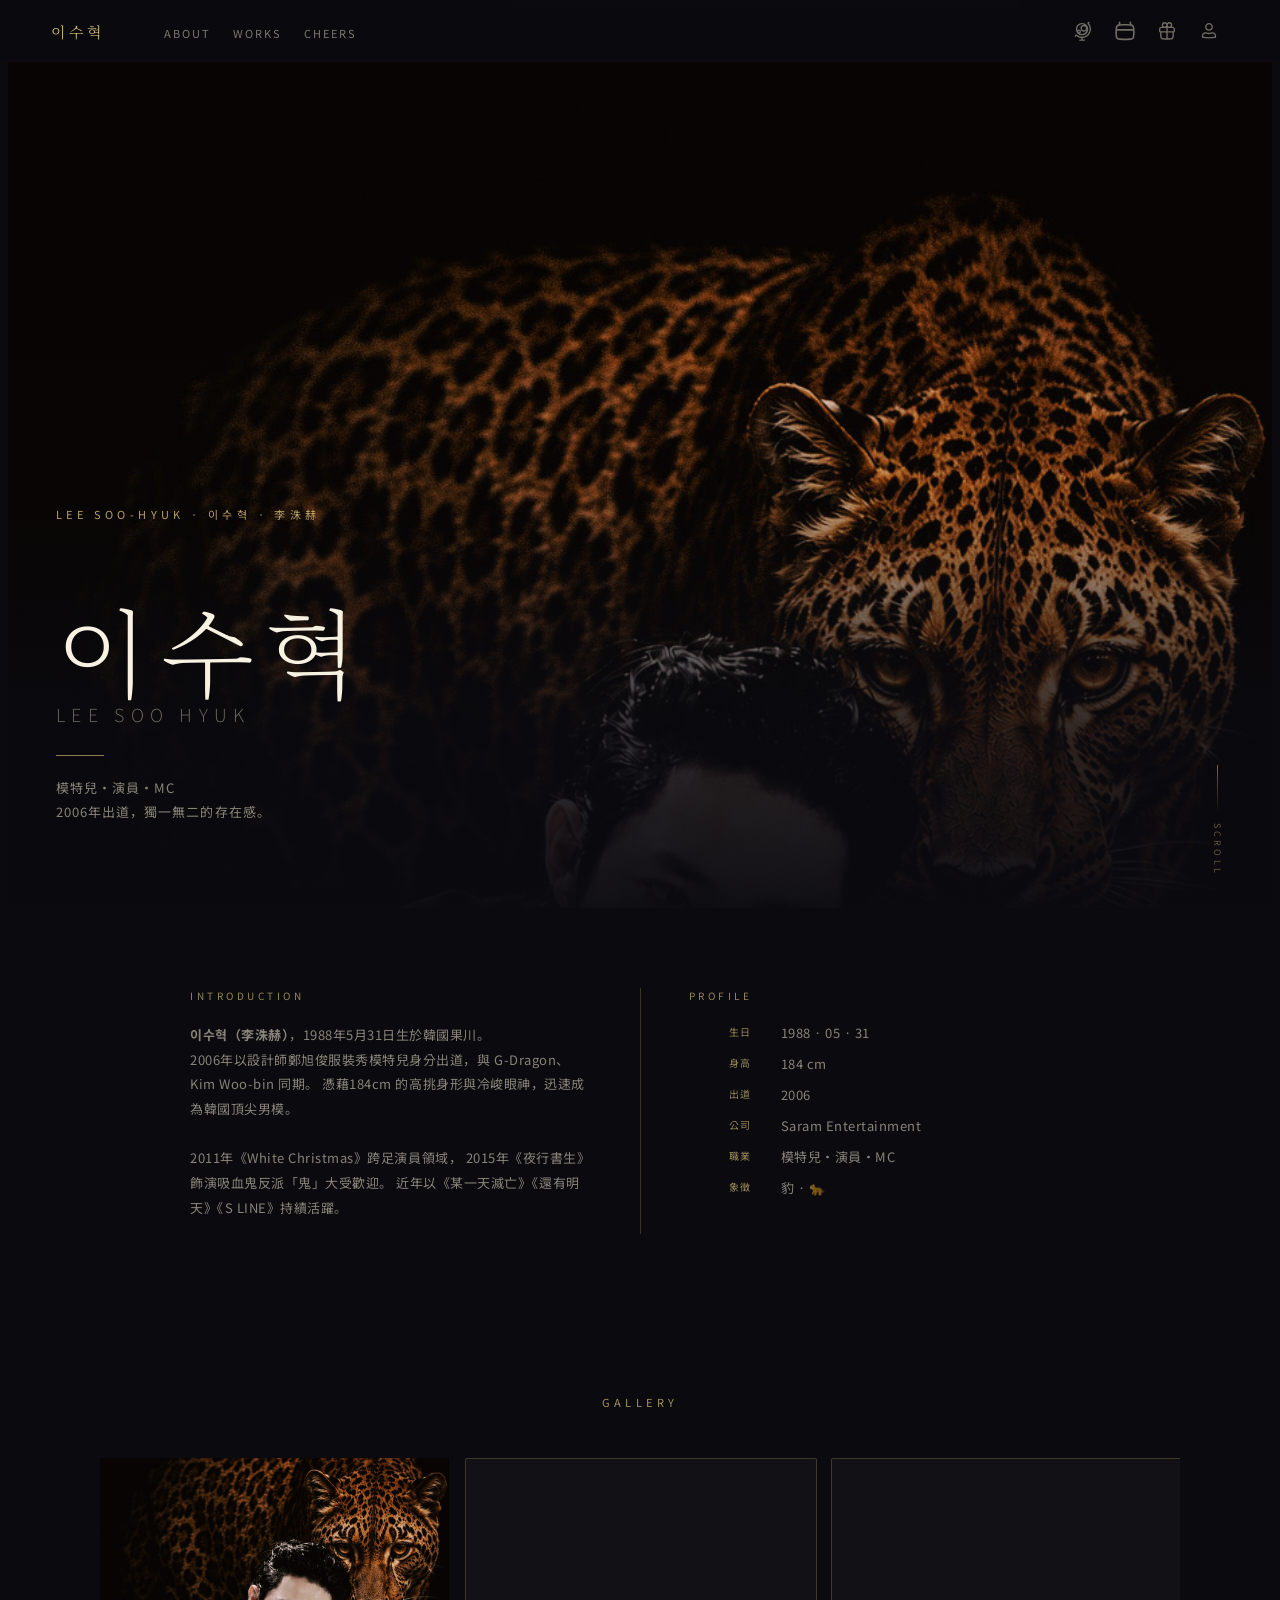
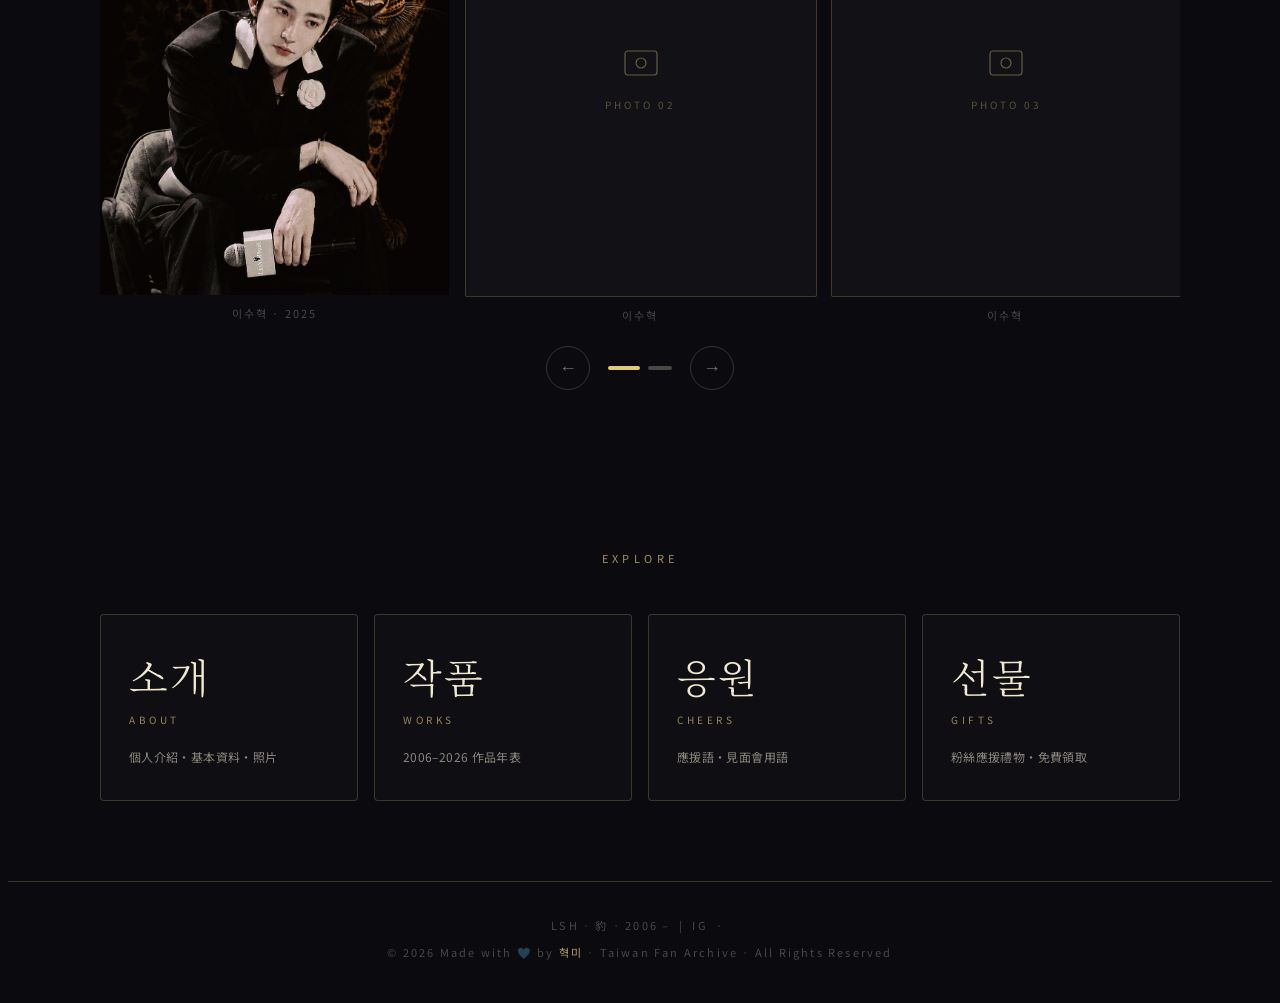
==== commit 10c1905e: "update" ====
--- a/index.html
+++ b/index.html
@@ -13,6 +13,7 @@
 
 <!-- NAV -->
 <nav class="site-nav">
+  <div class="nav-inner">
     <a class="nav-logo" href="index.html">이수혁</a>
     <ul class="nav-links">
       <li><a href="about.html">ABOUT</a></li>
@@ -20,46 +21,12 @@
       <li><a href="cheers.html">CHEERS</a></li>
     </ul>
     <div class="nav-icons">
-      <a href="archive.html" class="nav-icon-btn" aria-label="月曆存檔">
-        <svg width="19" height="19" viewBox="0 0 22 22" fill="none" stroke="currentColor" stroke-width="1.8" stroke-linecap="round" stroke-linejoin="round">
-          <rect x="2" y="3.5" width="18" height="16" rx="2.5"/>
-          <line x1="2" y1="8.5" x2="20" y2="8.5"/>
-          <line x1="6.5" y1="1.5" x2="6.5" y2="5.5"/>
-          <line x1="15.5" y1="1.5" x2="15.5" y2="5.5"/>
-          <circle cx="7.5" cy="13" r="1" fill="currentColor" stroke="none"/>
-          <circle cx="11" cy="13" r="1" fill="currentColor" stroke="none"/>
-          <circle cx="14.5" cy="13" r="1" fill="currentColor" stroke="none"/>
-          <circle cx="7.5" cy="16.5" r="1" fill="currentColor" stroke="none"/>
-          <circle cx="11" cy="16.5" r="1" fill="currentColor" stroke="none"/>
-        </svg>
-      </a>
-      <a href="gifts.html" class="nav-icon-btn" aria-label="粉絲禮物">
-        <svg width="19" height="19" viewBox="0 0 22 22" fill="none" stroke="currentColor" stroke-width="1.8" stroke-linecap="round" stroke-linejoin="round">
-          <rect x="2" y="8.5" width="18" height="3" rx="1"/>
-          <rect x="3.5" y="11.5" width="15" height="8" rx="1.5"/>
-          <line x1="11" y1="8.5" x2="11" y2="19.5"/>
-          <path d="M11 8.5C11 8.5 8.5 6 8.5 4C8.5 2.5 9.5 2 10.5 2C12 2 11 6 11 8.5Z"/>
-          <path d="M11 8.5C11 8.5 13.5 6 13.5 4C13.5 2.5 12.5 2 11.5 2C10 2 11 6 11 8.5Z"/>
-        </svg>
-      </a>
-      <a href="login.html" class="nav-icon-btn" aria-label="登入">
-        <svg width="19" height="19" viewBox="0 0 22 22" fill="none" stroke="currentColor" stroke-width="1.8" stroke-linecap="round" stroke-linejoin="round">
-          <circle cx="11" cy="7" r="3.5"/>
-          <path d="M3 20C3 16 6.5 13 11 13C15.5 13 19 16 19 20"/>
-        </svg>
-      </a>
     <div class="lang-dropdown" id="langDropdown">
       <button class="lang-globe-btn" onclick="toggleLangMenu()" aria-label="語言切換">
-        <svg width="16" height="16" viewBox="0 0 16 16" fill="none">
-          <circle cx="8" cy="8" r="7" stroke="currentColor" stroke-width="1.2"/>
-          <ellipse cx="8" cy="8" rx="3" ry="7" stroke="currentColor" stroke-width="1.2"/>
-          <line x1="1" y1="6" x2="15" y2="6" stroke="currentColor" stroke-width="1.2"/>
-          <line x1="1" y1="10" x2="15" y2="10" stroke="currentColor" stroke-width="1.2"/>
-        </svg>
-        <span id="langLabel">繁中</span>
-        <svg width="8" height="8" viewBox="0 0 8 8" fill="none" style="opacity:0.5">
-          <path d="M1 2.5L4 5.5L7 2.5" stroke="currentColor" stroke-width="1.2" stroke-linecap="round"/>
-        </svg>
+        <svg width="22" height="22" viewBox="0 0 24 24" fill="none" xmlns="http://www.w3.org/2000/svg">
+<path d="M18.955 2.04511C19.2478 2.338 19.2478 2.81288 18.955 3.10577L18.4045 3.65622C21.6935 7.4873 21.5235 13.2652 17.8943 16.8944C16.1813 18.6073 13.9897 19.5496 11.75 19.7214V21.2501H13.5C13.9142 21.2501 14.25 21.5858 14.25 22.0001C14.25 22.4143 13.9142 22.7501 13.5 22.7501H8.5C8.08579 22.7501 7.75 22.4143 7.75 22.0001C7.75 21.5858 8.08579 21.2501 8.5 21.2501H10.25V19.7213C8.24373 19.5674 6.27594 18.7952 4.65616 17.4046L4.10571 17.955C3.81282 18.2479 3.33794 18.2479 3.04505 17.955C2.75216 17.6621 2.75216 17.1872 3.04505 16.8944L3.75216 16.1872C4.24759 15.6918 5.01746 15.7171 5.49977 16.1494C7.06174 17.5492 9.02922 18.2494 10.997 18.2501L11 18.2501L11.0032 18.2501C13.1135 18.2492 15.2236 17.4437 16.8336 15.8337C19.9465 12.7208 20.0518 7.73859 17.1493 4.49983C16.7171 4.01752 16.6917 3.24765 17.1872 2.75222L17.8943 2.04511C18.1872 1.75222 18.6621 1.75222 18.955 2.04511Z" fill="currentColor"/>
+<path fill-rule="evenodd" clip-rule="evenodd" d="M4.25 10.0001C4.25 6.27214 7.27208 3.25006 11 3.25006C14.7279 3.25006 17.75 6.27214 17.75 10.0001C17.75 13.728 14.7279 16.7501 11 16.7501C7.27208 16.7501 4.25 13.728 4.25 10.0001ZM11 4.75006C8.1005 4.75006 5.75 7.10057 5.75 10.0001C5.75 10.3349 5.78135 10.6624 5.84126 10.9798C6.25258 10.5313 6.84345 10.2501 7.5 10.2501C8.74264 10.2501 9.75 11.2574 9.75 12.5001C9.75 13.4224 9.19501 14.2151 8.40076 14.5625C9.16712 15 10.0544 15.2501 11 15.2501C13.5434 15.2501 15.6643 13.4415 16.147 11.0403C15.4784 12.0694 14.3187 12.7501 13 12.7501C10.9289 12.7501 9.25 11.0711 9.25 9.00006C9.25 6.92899 10.9289 5.25006 13 5.25006C13.0865 5.25006 13.1723 5.25299 13.2573 5.25875C12.5735 4.93262 11.8081 4.75006 11 4.75006ZM10.75 9.00006C10.75 7.75742 11.7574 6.75006 13 6.75006C14.2426 6.75006 15.25 7.75742 15.25 9.00006C15.25 10.2427 14.2426 11.2501 13 11.2501C11.7574 11.2501 10.75 10.2427 10.75 9.00006ZM7.5 11.7501C7.08579 11.7501 6.75 12.0858 6.75 12.5001C6.75 12.9143 7.08579 13.2501 7.5 13.2501C7.91421 13.2501 8.25 12.9143 8.25 12.5001C8.25 12.0858 7.91421 11.7501 7.5 11.7501Z" fill="currentColor"/>
+</svg>
       </button>
       <div class="lang-menu" id="langMenu">
         <button onclick="setLang('zh'); toggleLangMenu()">繁中</button>
@@ -67,8 +34,25 @@
         <button onclick="setLang('ko'); toggleLangMenu()">한국어</button>
       </div>
     </div>
+      <a href="archive.html" class="nav-icon-btn" aria-label="月曆存檔">
+        <svg width="26" height="26" viewBox="0 0 24 24" fill="none">
+        <path fill-rule="evenodd" clip-rule="evenodd" d="M7 3.25C7.41421 3.25 7.75 3.58579 7.75 4V5.66763C10.5777 5.4158 13.4223 5.4158 16.25 5.66763V4C16.25 3.58579 16.5858 3.25 17 3.25C17.4142 3.25 17.75 3.58579 17.75 4V5.81644C19.243 6.02754 20.4226 7.20847 20.6222 8.71484L20.7088 9.36779C21.0728 12.1141 21.0414 14.8984 20.6154 17.6359C20.4044 18.9919 19.3028 20.0335 17.937 20.1681L16.744 20.2858C13.589 20.5969 10.411 20.5969 7.25593 20.2858L6.06292 20.1681C4.69718 20.0335 3.59552 18.9919 3.38451 17.6359C2.95855 14.8984 2.92711 12.1141 3.29115 9.36779L3.3777 8.71484C3.57738 7.20845 4.75693 6.02751 6.25 5.81643V4C6.25 3.58579 6.58579 3.25 7 3.25ZM7.44516 7.2028C10.4744 6.90408 13.5256 6.90408 16.5548 7.2028L17.4602 7.2921C18.327 7.37757 19.0208 8.04854 19.1352 8.91194L19.2218 9.56489C19.252 9.793 19.2794 10.0214 19.3039 10.25H4.69606C4.72055 10.0214 4.7479 9.79301 4.77814 9.5649L4.86469 8.91194C4.97914 8.04854 5.67296 7.37757 6.53971 7.2921L7.44516 7.2028ZM4.57683 11.75C4.47865 13.6381 4.57538 15.5332 4.86667 17.4052C4.97251 18.0854 5.52509 18.6078 6.21013 18.6754L7.40314 18.793C10.4603 19.0945 13.5397 19.0945 16.5968 18.793L17.7898 18.6754C18.4748 18.6078 19.0274 18.0854 19.1333 17.4052C19.4246 15.5332 19.5213 13.6381 19.4231 11.75H4.57683Z" fill="currentColor"/>
+      </svg>
+      </a>
+      <a href="gifts.html" class="nav-icon-btn" aria-label="粉絲禮物">
+        <svg width="22" height="22" viewBox="0 0 24 24" fill="none" xmlns="http://www.w3.org/2000/svg">
+<path fill-rule="evenodd" clip-rule="evenodd" d="M6.25 5.5C6.25 3.70507 7.70507 2.25 9.5 2.25C10.5052 2.25 11.4038 2.70637 12 3.42322C12.5962 2.70637 13.4948 2.25 14.5 2.25C16.2949 2.25 17.75 3.70507 17.75 5.5C17.75 6.14432 17.5625 6.74485 17.2391 7.25H18C19.5188 7.25 20.75 8.48122 20.75 10V12C20.75 12.8042 20.2076 13.4816 19.4687 13.6865C19.6128 15.5131 19.5293 17.3517 19.2195 19.1597C19.0345 20.2394 18.1576 21.0665 17.069 21.1881L16.1545 21.2903C13.3934 21.5989 10.6066 21.5989 7.84548 21.2903L6.93101 21.1881C5.84239 21.0665 4.96552 20.2394 4.78052 19.1597C4.47069 17.3517 4.38724 15.5131 4.53131 13.6865C3.7924 13.4816 3.25 12.8042 3.25 12V10C3.25 8.48122 4.48122 7.25 6 7.25H6.76091C6.4375 6.74485 6.25 6.14432 6.25 5.5ZM11.25 5.5C11.25 4.5335 10.4665 3.75 9.5 3.75C8.5335 3.75 7.75 4.5335 7.75 5.5C7.75 6.4665 8.5335 7.25 9.5 7.25C10.4665 7.25 11.25 6.4665 11.25 5.5ZM14.5 7.25C15.4665 7.25 16.25 6.4665 16.25 5.5C16.25 4.5335 15.4665 3.75 14.5 3.75C13.5335 3.75 12.75 4.5335 12.75 5.5C12.75 6.4665 13.5335 7.25 14.5 7.25ZM4.75 10C4.75 9.30964 5.30964 8.75 6 8.75H11.25V12.25H5C4.86193 12.25 4.75 12.1381 4.75 12V10ZM12.75 13.75H17.969C18.1093 15.4706 18.0329 17.203 17.741 18.9064C17.6689 19.3274 17.3269 19.65 16.9024 19.6974L15.9879 19.7996C14.9116 19.9199 13.8312 19.9914 12.75 20.014V13.75ZM12.75 12.25H19C19.1381 12.25 19.25 12.1381 19.25 12V10C19.25 9.30964 18.6904 8.75 18 8.75H12.75V12.25ZM11.25 13.75V20.014C10.1688 19.9914 9.08842 19.9199 8.01209 19.7996L7.09762 19.6974C6.67308 19.65 6.33112 19.3274 6.25897 18.9064C5.96708 17.203 5.89074 15.4706 6.03103 13.75H11.25Z" fill="currentColor"/>
+</svg>
+      </a>
+      <a href="login.html" class="nav-icon-btn" aria-label="登入">
+        <svg width="22" height="22" viewBox="0 0 24 24" fill="none" xmlns="http://www.w3.org/2000/svg">
+<path fill-rule="evenodd" clip-rule="evenodd" d="M7.75 7.5C7.75 5.15279 9.65279 3.25 12 3.25C14.3472 3.25 16.25 5.15279 16.25 7.5C16.25 9.84721 14.3472 11.75 12 11.75C9.65279 11.75 7.75 9.84721 7.75 7.5ZM12 4.75C10.4812 4.75 9.25 5.98122 9.25 7.5C9.25 9.01878 10.4812 10.25 12 10.25C13.5188 10.25 14.75 9.01878 14.75 7.5C14.75 5.98122 13.5188 4.75 12 4.75Z" fill="currentColor"/>
+<path fill-rule="evenodd" clip-rule="evenodd" d="M8 14.75C6.75736 14.75 5.75 15.7574 5.75 17V18.1883C5.75 18.2064 5.76311 18.2218 5.78097 18.2247C9.89972 18.8972 14.1003 18.8972 18.219 18.2247C18.2369 18.2218 18.25 18.2064 18.25 18.1883V17C18.25 15.7574 17.2426 14.75 16 14.75H15.6591C15.6328 14.75 15.6066 14.7542 15.5815 14.7623L14.716 15.045C12.9512 15.6212 11.0488 15.6212 9.28398 15.045L8.41847 14.7623C8.39342 14.7542 8.36722 14.75 8.34087 14.75H8ZM4.25 17C4.25 14.9289 5.92893 13.25 8 13.25H8.34087C8.52536 13.25 8.70869 13.2792 8.88407 13.3364L9.74959 13.6191C11.2119 14.0965 12.7881 14.0965 14.2504 13.6191L15.1159 13.3364C15.2913 13.2792 15.4746 13.25 15.6591 13.25H16C18.0711 13.25 19.75 14.9289 19.75 17V18.1883C19.75 18.9415 19.2041 19.5837 18.4607 19.7051C14.1819 20.4037 9.8181 20.4037 5.53927 19.7051C4.79588 19.5837 4.25 18.9415 4.25 18.1883V17Z" fill="currentColor"/>
+</svg>
+      </a>
     </div>
-  </nav>
+  </div>
+</nav>
 
 
 <!-- HERO -->
@@ -210,16 +194,23 @@
   <p>LSH · 豹 · 2006 – &nbsp;|&nbsp;
     <a href="https://www.instagram.com/leesoohyuk" target="_blank" rel="noopener">IG</a> &nbsp;·&nbsp;
   </p>
-  <p>© 2026 Made with 🩵 by <a href="about.html" style="color:var(--gold);text-decoration:none;opacity:0.8;">혁미 ·
+  <p>© 2026 Made with 🩵 by <a href="about.html" style="color:var(--gold);text-decoration:none;opacity:0.8;">혁미</a> ·
     Taiwan Fan Archive · All Rights Reserved</p>
 </footer>
+<button class="back-to-top" id="backToTop" onclick="window.scrollTo({top:0,behavior:'smooth'})" aria-label="回到頂部">
+  <svg width="20" height="20" viewBox="0 0 24 24" fill="none">
+        <path d="M8.53033 10.5303C8.23744 10.8232 7.76256 10.8232 7.46967 10.5303C7.17678 10.2374 7.17678 9.76256 7.46967 9.46967L11.4697 5.46967C11.7626 5.17678 12.2374 5.17678 12.5303 5.46967L16.5303 9.46967C16.8232 9.76256 16.8232 10.2374 16.5303 10.5303C16.2374 10.8232 15.7626 10.8232 15.4697 10.5303L12.75 7.81066L12.75 17.5C12.75 17.9142 12.4142 18.25 12 18.25C11.5858 18.25 11.25 17.9142 11.25 17.5L11.25 7.81066L8.53033 10.5303Z" fill="currentColor"/>
+      </svg>
+</button>
 
 <script>
 /* ── NAV scroll ── */
-const nav = document.getElementById('siteNav');
-window.addEventListener('scroll', () => {
-  nav.classList.toggle('scrolled', window.scrollY > 60);
-});
+const nav = document.querySelector('.site-nav');
+if (nav) {
+  window.addEventListener('scroll', () => {
+    nav.classList.toggle('scrolled', window.scrollY > 60);
+  });
+}
 
 /* ── CAROUSEL ── */
 const track    = document.getElementById('carouselTrack');
@@ -266,6 +257,7 @@
 });
 
 buildDots();
+goTo(0);
 
 /* ── LANG ── */
 const i18n = {
@@ -320,7 +312,8 @@
 function setLang(lang) {
   currentLang = lang;
   const labels = { zh:'繁中', en:'EN', ko:'한국어' };
-  document.getElementById('langLabel').textContent = labels[lang] || lang;
+  const lbl = document.getElementById('langLabel');
+  if (lbl) lbl.textContent = labels[lang] || lang;
   const dict = { ...i18n.zh, ...i18n[lang] };
   document.querySelectorAll('[data-i18n]').forEach(el => {
     const key = el.dataset.i18n;
@@ -338,6 +331,12 @@
     document.getElementById('langMenu').classList.remove('open');
   }
 });
+
+/* ── 回到頂部 ── */
+window.addEventListener('scroll', function() {
+  var btn = document.getElementById('backToTop');
+  if (btn) btn.classList.toggle('visible', window.scrollY > 300);
+});
 </script>
 </body>
 </html>
--- a/assets/css/style.css
+++ b/assets/css/style.css
@@ -2,13 +2,6 @@
    LSH · 이수혁 · 共用樣式
    ═══════════════════════════════════════ */
 
-*,
-*::before,
-*::after {
-  box-sizing: border-box;
-  margin: 0;
-  padding: 0;
-}
 
 /* ── CSS 變數 ── */
 :root {
@@ -46,6 +39,13 @@
   min-height: 100vh;
 }
 
+/* ── 頁面容器置中 ── */
+.page-wrap {
+  max-width: 1280px;
+  margin: 0 auto;
+  padding: 0 10%;
+}
+
 /* ── NAV ── */
 .site-nav {
   position: fixed;
@@ -53,34 +53,41 @@
   left: 0;
   right: 0;
   z-index: 100;
-  display: flex;
-  justify-content: flex-start;
+  height: 62px;
+  background: rgba(10, 10, 15, 0.95);
+}
+
+.nav-inner {
+  padding: 0 10%;
+  display: flex;
   align-items: center;
-  gap: 40px;
-  padding: 18px 40px;
-  background: rgba(10, 10, 15, 0.92);
-  border-bottom: 1px solid var(--gold-line);
+  height: 100%;
+  width: auto;
 }
 
 .nav-logo {
   font-family: 'Noto Serif KR', serif;
-  font-size: 14px;
+  font-size: 15px;
   font-weight: 300;
   letter-spacing: 0.25em;
   color: var(--gold);
   text-decoration: none;
+  margin-right: 20px;
+  flex-shrink: 0;
 }
 
 .nav-links {
   display: flex;
-  gap: 28px;
+  gap: 22px;
   list-style: none;
+  min-width: 0;
 }
 
 .nav-links a {
   font-size: 11px;
-  letter-spacing: 0.2em;
-  color: var(--text2);
+  font-weight: 400;
+  letter-spacing: 0.18em;
+  color: rgba(240, 232, 208, 0.5);
   text-decoration: none;
   transition: color 0.2s;
 }
@@ -88,12 +95,6 @@
 .nav-links a:hover,
 .nav-links a.active {
   color: var(--gold);
-}
-
-.nav-right {
-  display: flex;
-  align-items: center;
-  gap: 16px;
 }
 
 /* ── NAV ICONS ── */
@@ -102,32 +103,109 @@
   align-items: center;
   gap: 2px;
   margin-left: auto;
+  flex-shrink: 0;
 }
 
 .nav-icon-btn {
   display: flex;
   align-items: center;
   justify-content: center;
-  width: 34px;
-  height: 34px;
+  width: 40px;
+  height: 40px;
   border-radius: 50%;
   border: none;
+  outline: none;
   background: transparent;
   color: rgba(240, 232, 208, 0.45);
   cursor: pointer;
+  padding: 0;
+  -webkit-appearance: none;
+  appearance: none;
+  text-decoration: none;
   transition: color 0.2s, background 0.2s;
-  text-decoration: none;
 }
 
 .nav-icon-btn:hover {
   color: var(--gold);
   background: var(--gold-dim);
+}
+
+/* ── LANG DROPDOWN ── */
+.lang-dropdown {
+  position: relative;
+}
+
+.lang-globe-btn {
+  display: flex;
+  align-items: center;
+  justify-content: center;
+  width: 40px;
+  height: 40px;
+  border-radius: 50%;
+  border: none;
+  outline: none;
+  box-shadow: none;
+  background: transparent;
+  color: rgba(240, 232, 208, 0.45);
+  cursor: pointer;
+  padding: 0;
+  -webkit-appearance: none;
+  appearance: none;
+  transition: color 0.2s, background 0.2s;
+}
+
+.lang-globe-btn:hover {
+  color: var(--gold);
+  background: var(--gold-dim);
+}
+
+.lang-menu {
+  display: none;
+  position: absolute;
+  top: calc(100% + 8px);
+  right: 0;
+  background: rgba(17, 17, 24, 0.98);
+  border: 1px solid var(--gold-line);
+  border-radius: 4px;
+  overflow: hidden;
+  min-width: 90px;
+  z-index: 300;
+  box-shadow: 0 8px 24px rgba(0, 0, 0, 0.5);
+}
+
+.lang-menu.open {
+  display: block;
+}
+
+.lang-menu button {
+  display: block;
+  width: 100%;
+  padding: 10px 16px;
+  background: none;
+  border: none;
+  border-bottom: 1px solid rgba(240, 232, 208, 0.06);
+  color: var(--text2);
+  font-size: 12px;
+  letter-spacing: 0.12em;
+  cursor: pointer;
+  text-align: left;
+  font-family: 'Noto Sans KR', sans-serif;
+  transition: all 0.15s;
+}
+
+.lang-menu button:last-child {
+  border-bottom: none;
+}
+
+.lang-menu button:hover {
+  background: var(--gold-dim);
+  color: var(--gold);
 }
 
 /* ── HEADER ── */
 .header {
   text-align: center;
-  padding: 100px 24px 44px;
+  padding: 104px 24px 44px;
   border-bottom: 1px solid var(--gold-line);
   position: relative;
 }
@@ -474,6 +552,37 @@
   color: rgba(226, 201, 126, 0.3);
 }
 
+/* ── 回到頂部 ── */
+.back-to-top {
+  position: fixed;
+  bottom: 32px;
+  right: 32px;
+  width: 44px;
+  height: 44px;
+  border-radius: 50%;
+  border: 1px solid var(--gold-line);
+  background: rgba(10, 10, 15, 0.85);
+  color: rgba(240, 232, 208, 0.5);
+  cursor: pointer;
+  display: flex;
+  align-items: center;
+  justify-content: center;
+  opacity: 0;
+  pointer-events: none;
+  transition: opacity 0.3s, color 0.2s, border-color 0.2s;
+  z-index: 99;
+}
+
+.back-to-top.visible {
+  opacity: 1;
+  pointer-events: auto;
+}
+
+.back-to-top:hover {
+  color: var(--gold);
+  border-color: var(--gold);
+}
+
 /* ── MODAL ── */
 .modal-backdrop {
   display: none;
@@ -637,8 +746,8 @@
 
 /* ── RESPONSIVE ── */
 @media (max-width: 480px) {
-  .site-nav {
-    padding: 16px 20px;
+  .nav-inner {
+    padding: 0 24px;
   }
 
   .tl-axis {
@@ -657,4 +766,128 @@
   .tl-end {
     padding-left: 60px;
   }
-}+}
+
+/* FIX 1: header 右上 icon 不被切 */
+.site-nav {
+  overflow: visible;
+}
+
+.nav-inner {
+  box-sizing: border-box;
+  max-width: 1280px;
+  margin: 0 auto;
+  padding: 0 clamp(16px, 4vw, 10%);
+}
+
+.nav-links {
+  flex-shrink: 1;
+}
+
+.nav-icons {
+  min-width: max-content;
+}
+
+.nav-icon-btn,
+.lang-globe-btn {
+  flex: 0 0 40px;
+}
+
+.nav-icon-btn svg,
+.lang-globe-btn svg {
+  display: block;
+  flex-shrink: 0;
+}
+
+/* FIX 2: 首頁 GALLERY 左右滑 */
+.carousel-section {
+  padding: 80px 0;
+  overflow: hidden;
+}
+
+.carousel-track-wrap {
+  width: min(1080px, calc(100% - 48px));
+  margin: 0 auto;
+  overflow: hidden;
+}
+
+.carousel-track {
+  display: flex;
+  gap: 16px;
+  transition: transform 0.45s ease;
+  will-change: transform;
+}
+
+.carousel-slide {
+  flex: 0 0 calc((100% - 32px) / 3);
+  min-width: 0;
+}
+
+.carousel-slide img,
+.slide-placeholder {
+  width: 100%;
+  aspect-ratio: 4 / 5;
+  object-fit: cover;
+  display: flex;
+}
+
+.carousel-controls {
+  display: flex;
+  justify-content: center;
+  align-items: center;
+  gap: 18px;
+  margin-top: 24px;
+}
+
+.carousel-dots {
+  display: flex;
+  gap: 8px;
+}
+
+.carousel-dot {
+  width: 7px;
+  height: 7px;
+  border-radius: 50%;
+  background: rgba(240, 232, 208, 0.28);
+}
+
+.carousel-dot.active {
+  background: var(--gold);
+}
+
+@media (max-width: 640px) {
+  .nav-inner {
+    padding: 0 12px;
+  }
+
+  .nav-logo {
+    margin-right: 10px;
+    font-size: 13px;
+    letter-spacing: 0.18em;
+  }
+
+  .nav-links {
+    gap: 10px;
+  }
+
+  .nav-links a {
+    font-size: 10px;
+    letter-spacing: 0.08em;
+  }
+
+  .nav-icon-btn,
+  .lang-globe-btn {
+    width: 34px;
+    height: 34px;
+    flex-basis: 34px;
+  }
+
+  .carousel-track-wrap {
+    width: calc(100% - 32px);
+  }
+
+  .carousel-slide {
+    flex-basis: 100%;
+  }
+}
+
--- a/assets/css/index.css
+++ b/assets/css/index.css
@@ -55,189 +55,240 @@
     letter-spacing: 0.08em; line-height: 1.8; max-width: 320px;
   }
 
-  /* 語言下拉 */
-  .lang-dropdown { position: relative; }
-  .lang-globe-btn {
-    display: flex; align-items: center; gap: 6px;
-    background: none; border: 1px solid rgba(240,232,208,0.18);
-    border-radius: 3px; padding: 6px 10px;
-    color: var(--text2); cursor: pointer;
-    font-size: 11px; letter-spacing: 0.1em;
-    font-family: 'Noto Sans KR', sans-serif;
-    transition: all 0.2s;
-  }
-  .lang-globe-btn:hover { border-color: var(--gold); color: var(--gold); }
-  .lang-menu {
-    display: none; position: absolute; top: calc(100% + 8px); right: 0;
-    background: rgba(17,17,24,0.98);
-    border: 1px solid var(--gold-line);
-    border-radius: 4px; overflow: hidden;
-    min-width: 100px; z-index: 200;
-    box-shadow: 0 8px 24px rgba(0,0,0,0.5);
-  }
-  .lang-menu.open { display: block; }
-  .lang-menu button {
-    display: block; width: 100%; padding: 10px 16px;
-    background: none; border: none; border-bottom: 1px solid rgba(240,232,208,0.06);
-    color: var(--text2); font-size: 12px; letter-spacing: 0.12em;
-    cursor: pointer; text-align: left;
-    font-family: 'Noto Sans KR', sans-serif; transition: all 0.15s;
-  }
-  .lang-menu button:last-child { border-bottom: none; }
-  .lang-menu button:hover { background: var(--gold-dim); color: var(--gold); }
-
-  /* 捲動提示 */
-  .scroll-hint {
-    position: absolute; bottom: 28px; right: 48px; z-index: 2;
-    display: flex; flex-direction: column; align-items: center; gap: 8px;
-  }
-  .scroll-hint span {
-    font-size: 9px; letter-spacing: 0.3em; color: var(--text3);
-    writing-mode: vertical-rl;
-  }
-  .scroll-line {
-    width: 1px; height: 48px;
-    background: linear-gradient(180deg, var(--gold-line), transparent);
-    animation: scrollPulse 2s ease-in-out infinite;
-  }
-  @keyframes scrollPulse {
-    0%, 100% { opacity: 0.4; transform: scaleY(1); }
-    50%       { opacity: 1.0; transform: scaleY(1.15); }
-  }
-
-  /* ABOUT STRIP */
-  .about-strip {
-    max-width: 860px; margin: 0 auto;
-    padding: 72px 48px;
-    display: grid; grid-template-columns: 1fr 1px 1fr;
-    gap: 0 40px;
-    border-bottom: 1px solid var(--gold-line);
-  }
-  .about-divider { background: var(--gold-line); }
-  .about-block-title {
-    font-size: 10px; letter-spacing: 0.3em;
-    color: var(--gold); opacity: 0.7; margin-bottom: 20px;
-  }
-  .about-bio {
-    font-family: 'Noto Sans TC', sans-serif;
-    font-size: 14px; font-weight: 300;
-    line-height: 2.0; color: var(--text2); letter-spacing: 0.05em;
-  }
-  .about-bio strong { color: var(--text); font-weight: 400; }
-  .profile-list { list-style: none; display: flex; flex-direction: column; gap: 12px; }
-  .profile-list li { display: flex; gap: 16px; font-size: 13px; }
-  .profile-list .pl-key {
-    width: 64px; flex-shrink: 0;
-    font-size: 10px; letter-spacing: 0.15em;
-    color: var(--gold); opacity: 0.7; padding-top: 1px;
-  }
-  .profile-list .pl-val { color: var(--text2); line-height: 1.6; }
-
-  /* CAROUSEL */
-  .carousel-section { padding: 64px 0 80px; border-bottom: 1px solid var(--gold-line); }
-  .section-eyebrow {
-    text-align: center; font-size: 10px; letter-spacing: 0.35em;
-    color: var(--gold); opacity: 0.7; margin-bottom: 40px;
-  }
-  .carousel-track-wrap { overflow: hidden; position: relative; }
-  .carousel-track {
-    display: flex; gap: 16px; padding: 0 48px;
-    transition: transform 0.5s cubic-bezier(0.4,0,0.2,1);
-  }
-  .carousel-slide {
-    flex-shrink: 0;
-    width: calc((100vw - 96px - 32px) / 3);
-    max-width: 320px; aspect-ratio: 3/4;
-    border-radius: 3px; overflow: hidden;
-    position: relative; background: #18181f;
-    border: 1px solid var(--gold-line);
-  }
-  .carousel-slide img {
-    width: 100%; height: 100%; object-fit: cover;
-    display: block; opacity: 0.88;
-    transition: opacity 0.3s, transform 0.5s;
-  }
-  .carousel-slide:hover img { opacity: 1; transform: scale(1.03); }
-  .slide-placeholder {
-    width: 100%; height: 100%;
-    display: flex; flex-direction: column;
-    align-items: center; justify-content: center; gap: 12px;
-  }
-  .slide-placeholder .ph-icon { width: 40px; height: 40px; opacity: 0.15; }
-  .slide-placeholder .ph-label { font-size: 10px; letter-spacing: 0.2em; color: var(--text3); }
-  .carousel-slide .slide-caption {
-    position: absolute; bottom: 0; left: 0; right: 0;
-    padding: 32px 16px 16px;
-    background: linear-gradient(transparent, rgba(10,10,15,0.75));
-    font-size: 11px; letter-spacing: 0.1em; color: var(--text2);
-    opacity: 0; transition: opacity 0.3s;
-  }
-  .carousel-slide:hover .slide-caption { opacity: 1; }
-  .carousel-controls {
-    display: flex; justify-content: center;
-    align-items: center; gap: 20px; margin-top: 32px;
-  }
-  .carousel-btn {
-    width: 36px; height: 36px; border-radius: 50%;
-    border: 1px solid var(--gold-line);
-    background: transparent; color: var(--gold);
-    cursor: pointer; display: flex; align-items: center; justify-content: center;
-    transition: all 0.2s; font-size: 16px;
-  }
-  .carousel-btn:hover { border-color: var(--gold); background: var(--gold-dim); }
-  .carousel-dots { display: flex; gap: 8px; }
-  .carousel-dot {
-    width: 4px; height: 4px; border-radius: 50%;
-    background: var(--text3); transition: all 0.2s; cursor: pointer;
-  }
-  .carousel-dot.active { background: var(--gold); width: 20px; border-radius: 2px; }
-
-  /* NAV CARDS */
-  .nav-cards-section {
-    max-width: 860px; margin: 0 auto; padding: 72px 48px 80px;
-  }
-  .nav-cards-grid {
-    display: grid; grid-template-columns: repeat(4, 1fr);
-    gap: 12px; margin-top: 40px;
-  }
-  .nav-card {
-    display: block; text-decoration: none;
-    padding: 28px 20px;
-    border: 1px solid var(--gold-line); border-radius: 3px;
-    background: rgba(255,255,255,0.02);
-    transition: all 0.25s ease; position: relative; overflow: hidden;
-  }
-  .nav-card::before {
-    content: ''; position: absolute;
-    bottom: 0; left: 0; right: 0; height: 2px;
-    background: var(--gold); transform: scaleX(0); transition: transform 0.25s ease;
-  }
-  .nav-card:hover { background: rgba(226,201,126,0.06); border-color: rgba(226,201,126,0.4); }
-  .nav-card:hover::before { transform: scaleX(1); }
-  .nav-card-kr {
-    font-family: 'Noto Serif KR', serif;
-    font-size: 20px; font-weight: 300;
-    color: var(--text); margin-bottom: 8px; letter-spacing: 0.05em;
-  }
-  .nav-card-en { font-size: 10px; letter-spacing: 0.2em; color: var(--text3); margin-bottom: 16px; }
-  .nav-card-desc { font-size: 12px; color: var(--text2); line-height: 1.65; }
-  .nav-card-arrow {
-    position: absolute; bottom: 20px; right: 20px;
-    font-size: 14px; color: var(--gold); opacity: 0;
-    transform: translateX(-6px); transition: all 0.25s ease;
-  }
-  .nav-card:hover .nav-card-arrow { opacity: 1; transform: translateX(0); }
-
-  /* RESPONSIVE */
-  @media (max-width: 640px) {
-    .site-nav { padding: 16px 20px; }
-    .hero-content { padding: 0 24px 60px; }
-    .about-strip { grid-template-columns: 1fr; padding: 48px 24px; gap: 32px 0; }
-    .about-divider { display: none; }
-    .carousel-track { padding: 0 24px; }
-    .carousel-slide { width: calc(100vw - 64px); max-width: none; }
-    .nav-cards-grid { grid-template-columns: 1fr 1fr; }
-    .nav-cards-section { padding: 48px 24px 60px; }
-    .lang-switch { display: none; }
-    .scroll-hint { display: none; }
-  }
+/* ── SCROLL HINT ── */
+.scroll-hint {
+  position: absolute;
+  bottom: 32px;
+  right: 48px;
+  display: flex;
+  flex-direction: column;
+  align-items: center;
+  gap: 10px;
+  z-index: 2;
+}
+.scroll-line {
+  width: 1px;
+  height: 48px;
+  background: linear-gradient(180deg, var(--gold), transparent);
+  opacity: 0.5;
+  animation: scrollPulse 2s ease-in-out infinite;
+}
+.scroll-hint span {
+  font-family: 'Noto Sans KR', sans-serif;
+  font-size: 9px;
+  letter-spacing: 0.35em;
+  color: rgba(226, 201, 126, 0.4);
+  writing-mode: vertical-rl;
+}
+@keyframes scrollPulse {
+  0%, 100% { opacity: 0.3; }
+  50% { opacity: 0.7; }
+}
+
+/* ── SECTION EYEBROW ── */
+.section-eyebrow {
+  text-align: center;
+  font-family: 'Noto Sans KR', sans-serif;
+  font-size: 11px;
+  letter-spacing: 0.4em;
+  color: var(--gold);
+  opacity: 0.7;
+  margin-bottom: 48px;
+}
+
+/* ── ABOUT STRIP ── */
+.about-strip {
+  display: grid;
+  grid-template-columns: 1fr 1px 1fr;
+  gap: 0 48px;
+  max-width: 900px;
+  margin: 0 auto;
+  padding: 80px 48px;
+}
+.about-block-title {
+  font-family: 'Noto Sans KR', sans-serif;
+  font-size: 10px;
+  letter-spacing: 0.35em;
+  color: var(--gold);
+  opacity: 0.65;
+  margin-bottom: 20px;
+}
+.about-bio {
+  font-size: 13px;
+  color: var(--text2);
+  line-height: 1.9;
+  letter-spacing: 0.04em;
+}
+.about-divider {
+  background: var(--gold-line);
+  width: 1px;
+}
+.profile-list {
+  list-style: none;
+  display: flex;
+  flex-direction: column;
+  gap: 12px;
+}
+.profile-list li {
+  display: flex;
+  gap: 16px;
+  font-size: 13px;
+}
+.pl-key {
+  font-family: 'Noto Sans KR', sans-serif;
+  font-size: 10px;
+  letter-spacing: 0.18em;
+  color: var(--gold);
+  opacity: 0.65;
+  min-width: 36px;
+  padding-top: 1px;
+}
+.pl-val {
+  color: var(--text2);
+  letter-spacing: 0.04em;
+}
+
+/* ── CAROUSEL SECTION ── */
+.carousel-section {
+  padding: 80px 0;
+  overflow: hidden;
+}
+.slide-placeholder {
+  background: rgba(255,255,255,0.03);
+  border: 1px solid var(--gold-line);
+  display: flex;
+  flex-direction: column;
+  align-items: center;
+  justify-content: center;
+  gap: 14px;
+  border-radius: 2px;
+}
+.ph-icon {
+  width: 40px;
+  height: 40px;
+  opacity: 0.4;
+}
+.ph-label {
+  font-family: 'Noto Sans KR', sans-serif;
+  font-size: 10px;
+  letter-spacing: 0.3em;
+  color: rgba(226, 201, 126, 0.35);
+}
+.slide-caption {
+  font-family: 'Noto Sans KR', sans-serif;
+  font-size: 11px;
+  letter-spacing: 0.2em;
+  color: var(--text3);
+  text-align: center;
+  margin-top: 10px;
+}
+.carousel-btn {
+  width: 44px;
+  height: 44px;
+  border-radius: 50%;
+  border: 1px solid var(--gold-line);
+  background: transparent;
+  color: rgba(240, 232, 208, 0.45);
+  font-size: 18px;
+  cursor: pointer;
+  display: flex;
+  align-items: center;
+  justify-content: center;
+  transition: all 0.2s;
+}
+.carousel-btn:hover {
+  border-color: var(--gold);
+  color: var(--gold);
+  background: var(--gold-dim);
+}
+.carousel-dot {
+  width: 24px;
+  height: 4px;
+  border-radius: 2px;
+  background: rgba(240, 232, 208, 0.28);
+  cursor: pointer;
+  transition: background 0.2s;
+}
+.carousel-dot.active {
+  background: var(--gold);
+  width: 32px;
+}
+
+/* ── NAV CARDS ── */
+.nav-cards-section {
+  padding: 80px 48px;
+  max-width: 1080px;
+  margin: 0 auto;
+}
+.nav-cards-grid {
+  display: grid;
+  grid-template-columns: repeat(4, 1fr);
+  gap: 16px;
+}
+.nav-card {
+  display: flex;
+  flex-direction: column;
+  padding: 32px 28px;
+  border: 1px solid var(--gold-line);
+  border-radius: 4px;
+  text-decoration: none;
+  color: var(--text);
+  background: rgba(255,255,255,0.02);
+  transition: background 0.22s, border-color 0.22s;
+  position: relative;
+}
+.nav-card:hover {
+  background: rgba(226,201,126,0.05);
+  border-color: rgba(226,201,126,0.4);
+}
+.nav-card-kr {
+  font-family: 'Noto Serif KR', serif;
+  font-size: clamp(28px, 4vw, 40px);
+  font-weight: 300;
+  letter-spacing: 0.06em;
+  color: #f0e8d0;
+  margin-bottom: 8px;
+}
+.nav-card-en {
+  font-family: 'Noto Sans KR', sans-serif;
+  font-size: 10px;
+  letter-spacing: 0.35em;
+  color: var(--gold);
+  opacity: 0.65;
+  margin-bottom: 20px;
+}
+.nav-card-desc {
+  font-size: 12px;
+  color: var(--text2);
+  line-height: 1.7;
+  letter-spacing: 0.03em;
+  flex: 1;
+}
+.nav-card-arrow {
+  position: absolute;
+  bottom: 20px;
+  right: 24px;
+  font-size: 16px;
+  color: var(--gold);
+  opacity: 0;
+  transition: opacity 0.2s, transform 0.2s;
+}
+.nav-card:hover .nav-card-arrow {
+  opacity: 0.6;
+  transform: translateX(4px);
+}
+
+/* ── RESPONSIVE ── */
+@media (max-width: 900px) {
+  .nav-cards-grid { grid-template-columns: repeat(2, 1fr); }
+  .about-strip { grid-template-columns: 1fr; gap: 40px 0; }
+  .about-divider { display: none; }
+}
+@media (max-width: 480px) {
+  .nav-cards-grid { grid-template-columns: 1fr 1fr; gap: 10px; }
+  .nav-cards-section { padding: 60px 24px; }
+  .about-strip { padding: 60px 24px; }
+  .hero-content { padding: 0 24px 56px; }
+  .scroll-hint { right: 16px; }
+}
+
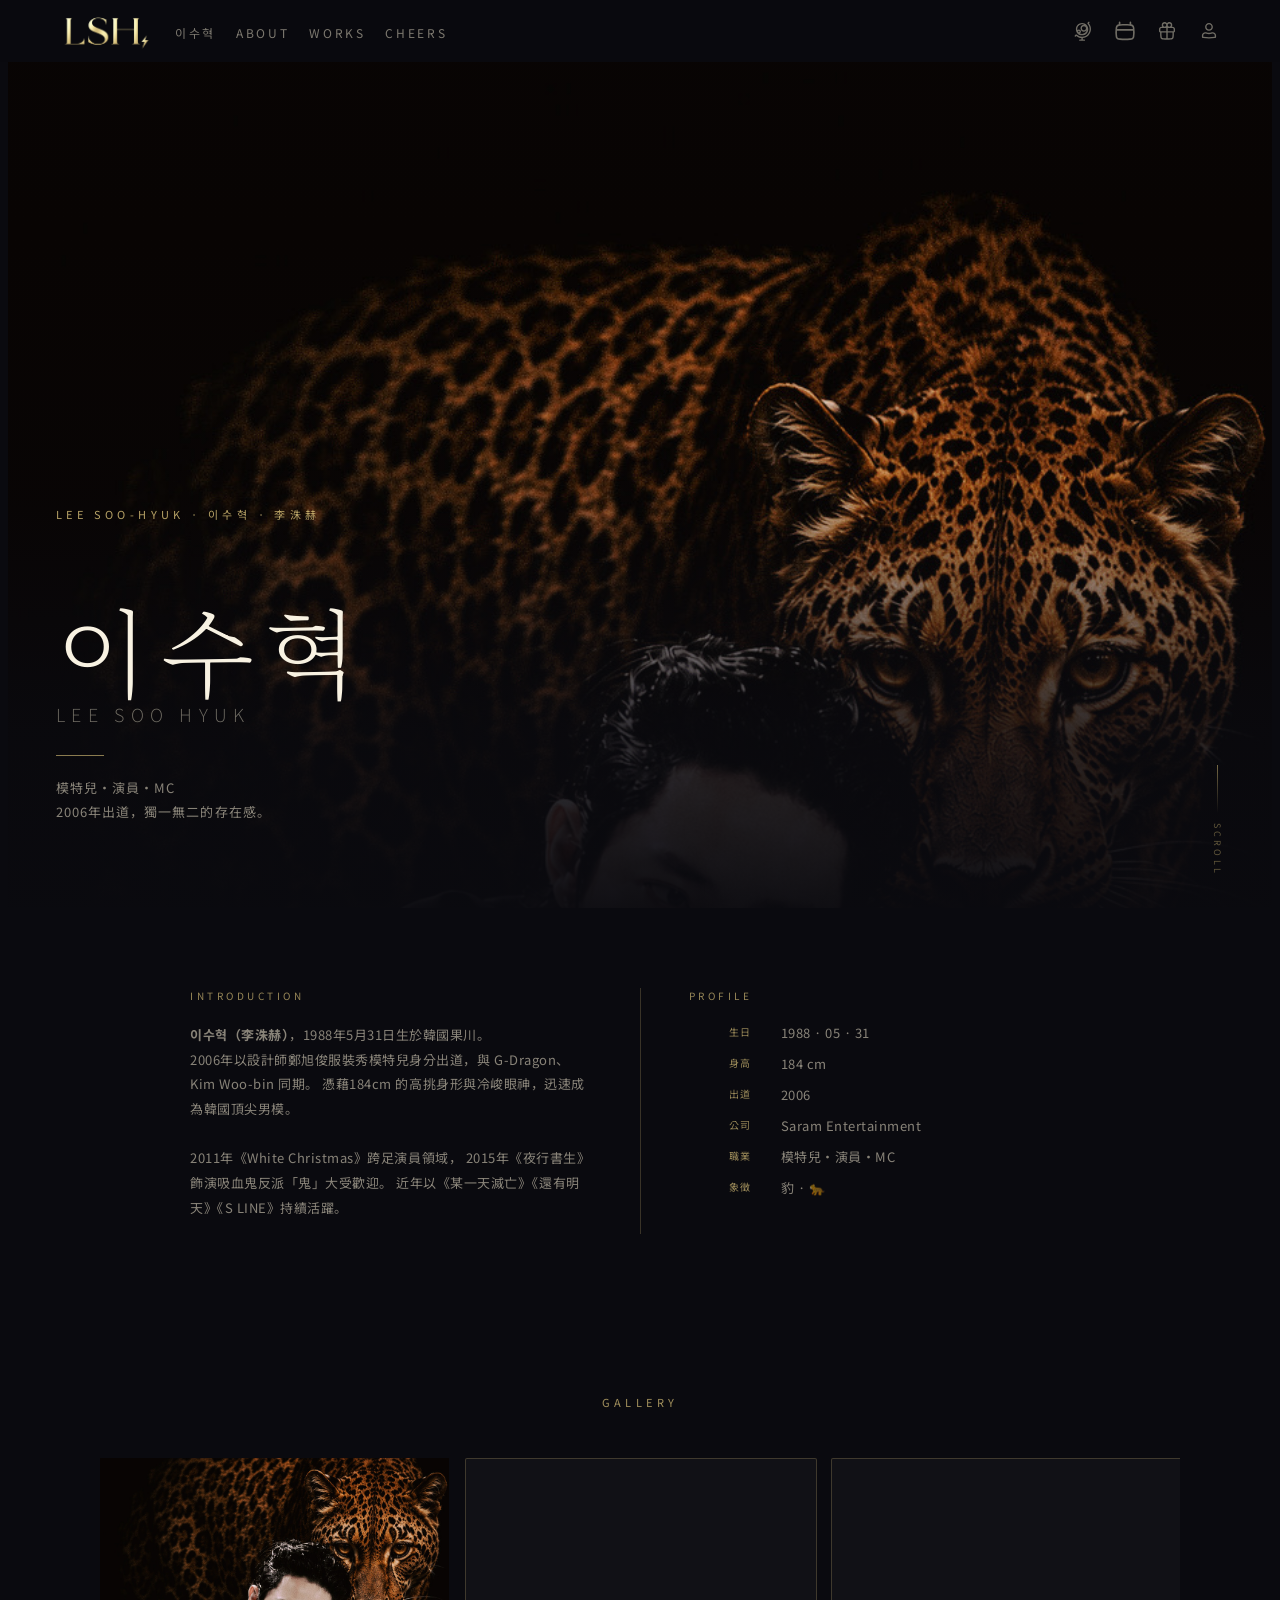
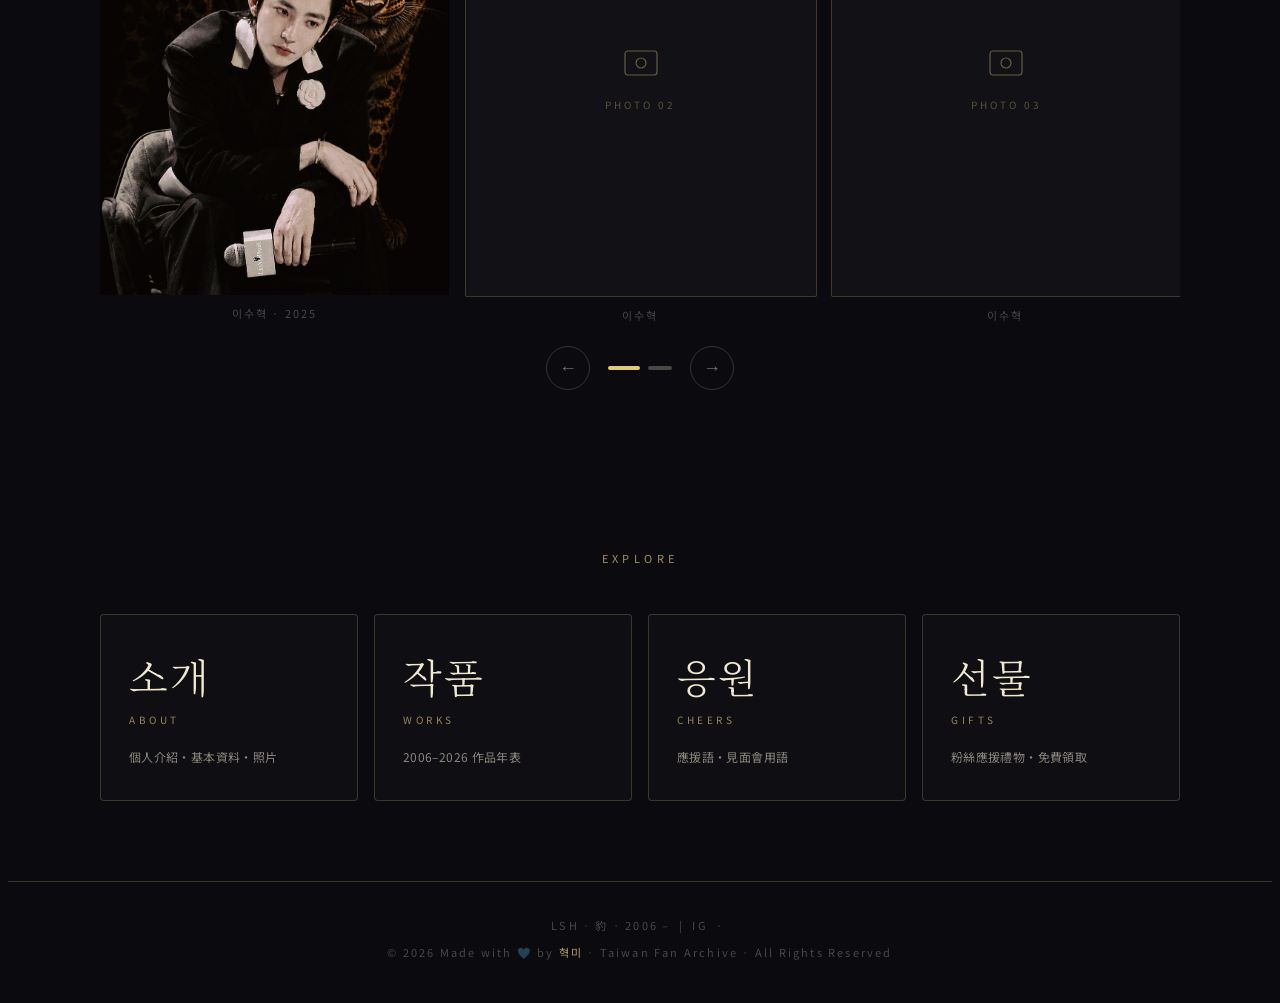
==== commit f2666231: "update logo" ====
--- a/index.html
+++ b/index.html
@@ -14,8 +14,11 @@
 <!-- NAV -->
 <nav class="site-nav">
   <div class="nav-inner">
-    <a class="nav-logo" href="index.html">이수혁</a>
+    <a class="nav-logo" href="index.html">
+      <img src="assets/images/LSH_logo_g.png" alt="LSH" class="nav-logo-img">
+    </a>
     <ul class="nav-links">
+      <li><a href="index.html">이수혁</a></li>
       <li><a href="about.html">ABOUT</a></li>
       <li><a href="works.html">WORKS</a></li>
       <li><a href="cheers.html">CHEERS</a></li>
--- a/assets/css/style.css
+++ b/assets/css/style.css
@@ -55,41 +55,50 @@
   z-index: 100;
   height: 62px;
   background: rgba(10, 10, 15, 0.95);
+  overflow: visible;
 }
 
 .nav-inner {
-  padding: 0 10%;
-  display: flex;
-  align-items: center;
   height: 100%;
+  max-width: 1500px;
+  margin: 0 auto;
+  padding: 0 28px;
+  display: grid;
+  grid-template-columns: auto 1fr auto;
+  align-items: center;
+  box-sizing: border-box;
+}
+
+.nav-logo {
+  display: flex;
+  align-items: center;
+  line-height: 0;
+}
+
+.nav-logo-img {
+  height: 50px;
   width: auto;
-}
-
-.nav-logo {
-  font-family: 'Noto Serif KR', serif;
-  font-size: 15px;
-  font-weight: 300;
-  letter-spacing: 0.25em;
-  color: var(--gold);
-  text-decoration: none;
-  margin-right: 20px;
-  flex-shrink: 0;
+  display: block;
+  mix-blend-mode: lighten;
 }
 
 .nav-links {
   display: flex;
-  gap: 22px;
+  align-items: center;
+  gap: 20px;
   list-style: none;
-  min-width: 0;
+  margin: 0;
+  padding: 0;
+  margin-left: 18px;
 }
 
 .nav-links a {
-  font-size: 11px;
+  font-size: 12px;
   font-weight: 400;
-  letter-spacing: 0.18em;
+  letter-spacing: 0.22em;
   color: rgba(240, 232, 208, 0.5);
   text-decoration: none;
-  transition: color 0.2s;
+  transition: color 0.2s ease;
 }
 
 .nav-links a:hover,
@@ -97,12 +106,44 @@
   color: var(--gold);
 }
 
+.nav-icons {
+  display: flex;
+  align-items: center;
+  gap: 28px;
+  margin-left: 0;
+  flex-shrink: 0;
+}
+
+.nav-icon-btn,
+.lang-globe-btn {
+  width: auto;
+  height: auto;
+  padding: 0;
+  border: none;
+  border-radius: 0;
+  background: transparent;
+  color: rgba(240, 232, 208, 0.45);
+  cursor: pointer;
+  text-decoration: none;
+  display: flex;
+  align-items: center;
+  justify-content: center;
+  transition: color 0.2s ease, transform 0.2s ease;
+}
+
+.nav-icon-btn:hover,
+.lang-globe-btn:hover {
+  color: var(--gold);
+  background: transparent;
+  transform: translateY(-1px);
+}
+
 /* ── NAV ICONS ── */
 .nav-icons {
   display: flex;
   align-items: center;
   gap: 2px;
-  margin-left: auto;
+  margin-left: 40px;
   flex-shrink: 0;
 }
 
@@ -122,12 +163,13 @@
   -webkit-appearance: none;
   appearance: none;
   text-decoration: none;
-  transition: color 0.2s, background 0.2s;
+  transition: color 0.2s ease, transform 0.2s ease;
+  background
 }
 
 .nav-icon-btn:hover {
   color: var(--gold);
-  background: var(--gold-dim);
+  background: none;
 }
 
 /* ── LANG DROPDOWN ── */
@@ -151,12 +193,14 @@
   padding: 0;
   -webkit-appearance: none;
   appearance: none;
-  transition: color 0.2s, background 0.2s;
+  transition: color 0.2s ease, transform 0.2s ease;
+  background: none;
 }
 
 .lang-globe-btn:hover {
   color: var(--gold);
-  background: var(--gold-dim);
+  background: transparent;
+  transform: translateY(-1px);
 }
 
 .lang-menu {
@@ -778,6 +822,7 @@
   max-width: 1280px;
   margin: 0 auto;
   padding: 0 clamp(16px, 4vw, 10%);
+  /* 左側空白就是這個 */
 }
 
 .nav-links {
@@ -889,5 +934,4 @@
   .carousel-slide {
     flex-basis: 100%;
   }
-}
-
+}
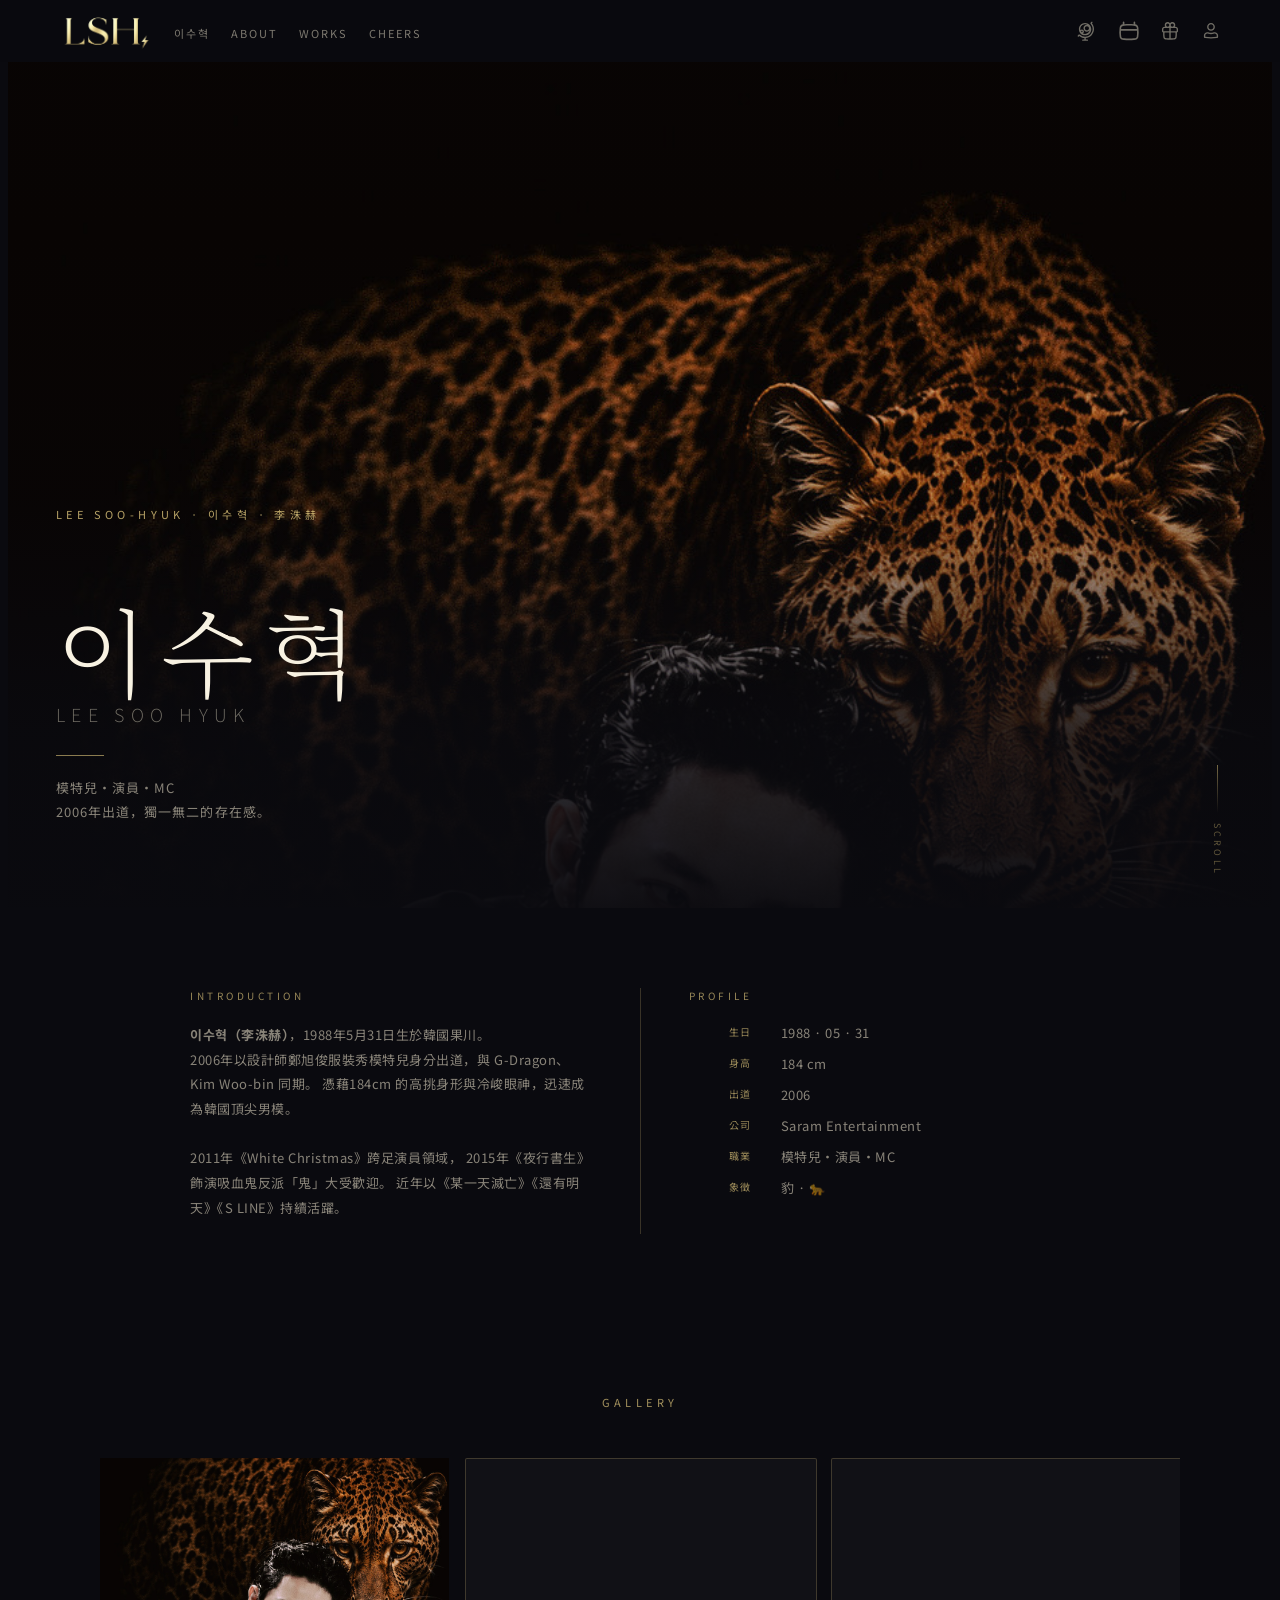
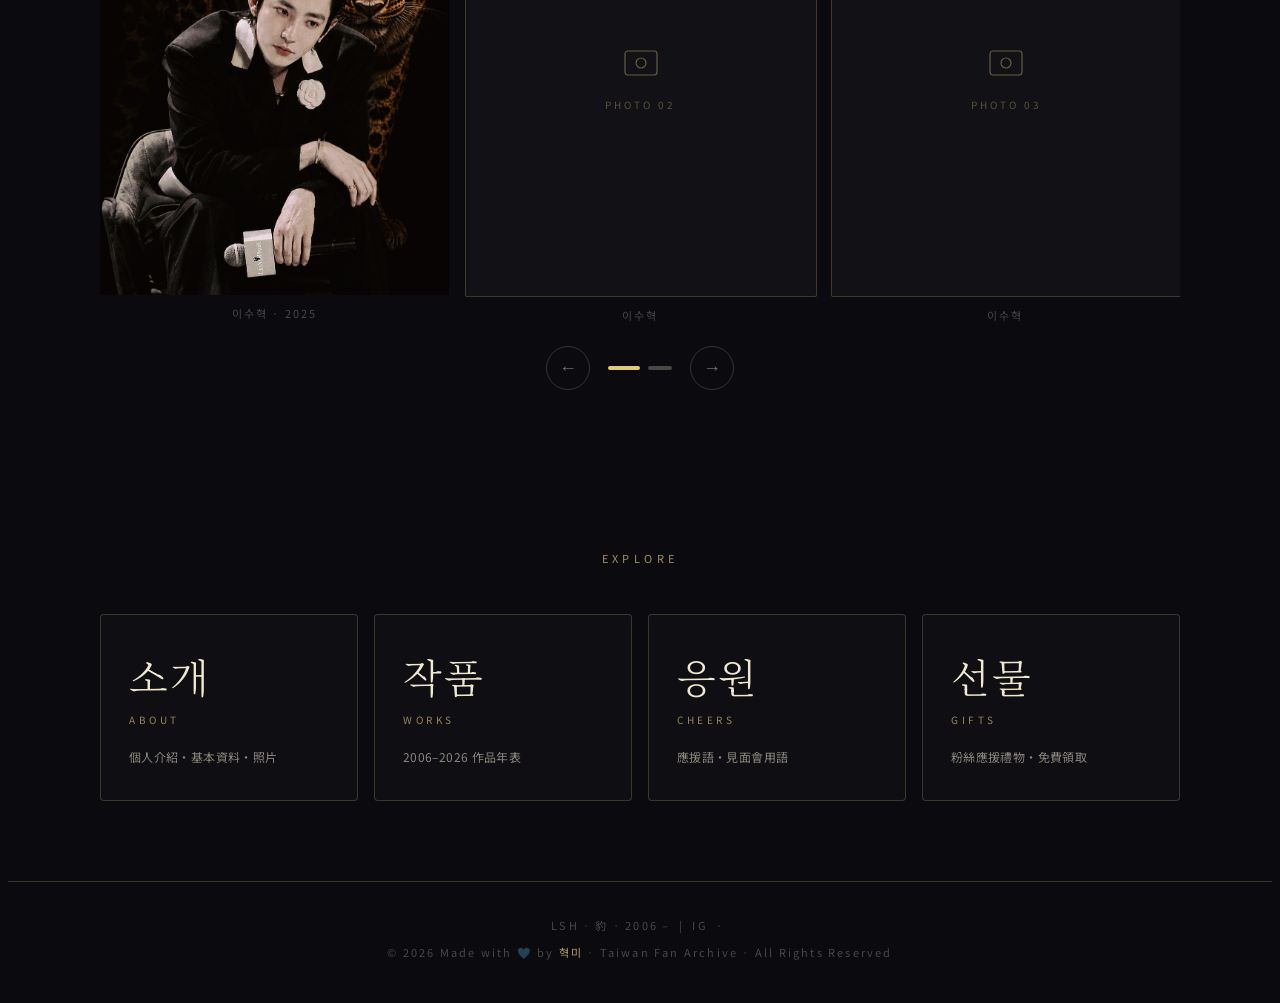
==== commit 15438644: "update" ====
--- a/index.html
+++ b/index.html
@@ -1,345 +1,401 @@
 <!DOCTYPE html>
 <html lang="zh-hant">
+
 <head>
-  <meta charset="UTF-8"/>
-  <meta name="viewport" content="width=device-width, initial-scale=1.0"/>
+  <meta charset="UTF-8" />
+  <meta name="viewport" content="width=device-width, initial-scale=1.0" />
   <title>이수혁 Lee Soo Hyuk</title>
-  <link href="https://fonts.googleapis.com/css2?family=Noto+Serif+KR:wght@200;300;400&family=Noto+Sans+TC:wght@200;300;400;500&family=Noto+Sans+KR:wght@300;400;500&display=swap" rel="stylesheet"/>
-  <link href="https://fonts.googleapis.com/css2?family=Noto+Serif+KR:wght@200;300;400;600&family=Noto+Sans+TC:wght@200;300;400;500&family=Noto+Sans+KR:wght@300;400;500&display=swap" rel="stylesheet"/>
-  <link rel="stylesheet" href="assets/css/style.css"/>
-  <link rel="stylesheet" href="assets/css/index.css"/>
+  <link
+    href="https://fonts.googleapis.com/css2?family=Noto+Serif+KR:wght@200;300;400&family=Noto+Sans+TC:wght@200;300;400;500&family=Noto+Sans+KR:wght@300;400;500&display=swap"
+    rel="stylesheet" />
+  <link
+    href="https://fonts.googleapis.com/css2?family=Noto+Serif+KR:wght@200;300;400;600&family=Noto+Sans+TC:wght@200;300;400;500&family=Noto+Sans+KR:wght@300;400;500&display=swap"
+    rel="stylesheet" />
+  <link rel="stylesheet" href="assets/css/style.css" />
+  <link rel="stylesheet" href="assets/css/index.css" />
 </head>
+
 <body>
 
-<!-- NAV -->
-<nav class="site-nav">
-  <div class="nav-inner">
-    <a class="nav-logo" href="index.html">
-      <img src="assets/images/LSH_logo_g.png" alt="LSH" class="nav-logo-img">
-    </a>
-    <ul class="nav-links">
-      <li><a href="index.html">이수혁</a></li>
-      <li><a href="about.html">ABOUT</a></li>
-      <li><a href="works.html">WORKS</a></li>
-      <li><a href="cheers.html">CHEERS</a></li>
-    </ul>
-    <div class="nav-icons">
-    <div class="lang-dropdown" id="langDropdown">
-      <button class="lang-globe-btn" onclick="toggleLangMenu()" aria-label="語言切換">
-        <svg width="22" height="22" viewBox="0 0 24 24" fill="none" xmlns="http://www.w3.org/2000/svg">
-<path d="M18.955 2.04511C19.2478 2.338 19.2478 2.81288 18.955 3.10577L18.4045 3.65622C21.6935 7.4873 21.5235 13.2652 17.8943 16.8944C16.1813 18.6073 13.9897 19.5496 11.75 19.7214V21.2501H13.5C13.9142 21.2501 14.25 21.5858 14.25 22.0001C14.25 22.4143 13.9142 22.7501 13.5 22.7501H8.5C8.08579 22.7501 7.75 22.4143 7.75 22.0001C7.75 21.5858 8.08579 21.2501 8.5 21.2501H10.25V19.7213C8.24373 19.5674 6.27594 18.7952 4.65616 17.4046L4.10571 17.955C3.81282 18.2479 3.33794 18.2479 3.04505 17.955C2.75216 17.6621 2.75216 17.1872 3.04505 16.8944L3.75216 16.1872C4.24759 15.6918 5.01746 15.7171 5.49977 16.1494C7.06174 17.5492 9.02922 18.2494 10.997 18.2501L11 18.2501L11.0032 18.2501C13.1135 18.2492 15.2236 17.4437 16.8336 15.8337C19.9465 12.7208 20.0518 7.73859 17.1493 4.49983C16.7171 4.01752 16.6917 3.24765 17.1872 2.75222L17.8943 2.04511C18.1872 1.75222 18.6621 1.75222 18.955 2.04511Z" fill="currentColor"/>
-<path fill-rule="evenodd" clip-rule="evenodd" d="M4.25 10.0001C4.25 6.27214 7.27208 3.25006 11 3.25006C14.7279 3.25006 17.75 6.27214 17.75 10.0001C17.75 13.728 14.7279 16.7501 11 16.7501C7.27208 16.7501 4.25 13.728 4.25 10.0001ZM11 4.75006C8.1005 4.75006 5.75 7.10057 5.75 10.0001C5.75 10.3349 5.78135 10.6624 5.84126 10.9798C6.25258 10.5313 6.84345 10.2501 7.5 10.2501C8.74264 10.2501 9.75 11.2574 9.75 12.5001C9.75 13.4224 9.19501 14.2151 8.40076 14.5625C9.16712 15 10.0544 15.2501 11 15.2501C13.5434 15.2501 15.6643 13.4415 16.147 11.0403C15.4784 12.0694 14.3187 12.7501 13 12.7501C10.9289 12.7501 9.25 11.0711 9.25 9.00006C9.25 6.92899 10.9289 5.25006 13 5.25006C13.0865 5.25006 13.1723 5.25299 13.2573 5.25875C12.5735 4.93262 11.8081 4.75006 11 4.75006ZM10.75 9.00006C10.75 7.75742 11.7574 6.75006 13 6.75006C14.2426 6.75006 15.25 7.75742 15.25 9.00006C15.25 10.2427 14.2426 11.2501 13 11.2501C11.7574 11.2501 10.75 10.2427 10.75 9.00006ZM7.5 11.7501C7.08579 11.7501 6.75 12.0858 6.75 12.5001C6.75 12.9143 7.08579 13.2501 7.5 13.2501C7.91421 13.2501 8.25 12.9143 8.25 12.5001C8.25 12.0858 7.91421 11.7501 7.5 11.7501Z" fill="currentColor"/>
-</svg>
+
+  <!-- NAV -->
+  <nav class="site-nav">
+    <div class="nav-inner">
+      <a class="nav-logo" href="index.html">
+        <img src="assets/images/LSH_logo_g.png" alt="LSH" class="nav-logo-img">
+      </a>
+
+      <!-- 新增 hamburger 按鈕 -->
+      <button class="nav-hamburger" id="navHamburger" aria-label="選單">
+        <span></span><span></span><span></span>
       </button>
-      <div class="lang-menu" id="langMenu">
-        <button onclick="setLang('zh'); toggleLangMenu()">繁中</button>
-        <button onclick="setLang('en'); toggleLangMenu()">EN</button>
-        <button onclick="setLang('ko'); toggleLangMenu()">한국어</button>
+
+      <ul class="nav-links" id="navLinks">
+        <li><a href="index.html">이수혁</a></li>
+        <li><a href="about.html">ABOUT</a></li>
+        <li><a href="works.html">WORKS</a></li>
+        <li><a href="cheers.html">CHEERS</a></li>
+      </ul>
+
+      <div class="nav-icons">
+        <div class="lang-dropdown" id="langDropdown">
+          <button class="lang-globe-btn" onclick="toggleLangMenu()" aria-label="語言切換">
+            <svg width="22" height="22" viewBox="0 0 24 24" fill="none" xmlns="http://www.w3.org/2000/svg">
+              <path
+                d="M18.955 2.04511C19.2478 2.338 19.2478 2.81288 18.955 3.10577L18.4045 3.65622C21.6935 7.4873 21.5235 13.2652 17.8943 16.8944C16.1813 18.6073 13.9897 19.5496 11.75 19.7214V21.2501H13.5C13.9142 21.2501 14.25 21.5858 14.25 22.0001C14.25 22.4143 13.9142 22.7501 13.5 22.7501H8.5C8.08579 22.7501 7.75 22.4143 7.75 22.0001C7.75 21.5858 8.08579 21.2501 8.5 21.2501H10.25V19.7213C8.24373 19.5674 6.27594 18.7952 4.65616 17.4046L4.10571 17.955C3.81282 18.2479 3.33794 18.2479 3.04505 17.955C2.75216 17.6621 2.75216 17.1872 3.04505 16.8944L3.75216 16.1872C4.24759 15.6918 5.01746 15.7171 5.49977 16.1494C7.06174 17.5492 9.02922 18.2494 10.997 18.2501L11 18.2501L11.0032 18.2501C13.1135 18.2492 15.2236 17.4437 16.8336 15.8337C19.9465 12.7208 20.0518 7.73859 17.1493 4.49983C16.7171 4.01752 16.6917 3.24765 17.1872 2.75222L17.8943 2.04511C18.1872 1.75222 18.6621 1.75222 18.955 2.04511Z"
+                fill="currentColor" />
+              <path fill-rule="evenodd" clip-rule="evenodd"
+                d="M4.25 10.0001C4.25 6.27214 7.27208 3.25006 11 3.25006C14.7279 3.25006 17.75 6.27214 17.75 10.0001C17.75 13.728 14.7279 16.7501 11 16.7501C7.27208 16.7501 4.25 13.728 4.25 10.0001ZM11 4.75006C8.1005 4.75006 5.75 7.10057 5.75 10.0001C5.75 10.3349 5.78135 10.6624 5.84126 10.9798C6.25258 10.5313 6.84345 10.2501 7.5 10.2501C8.74264 10.2501 9.75 11.2574 9.75 12.5001C9.75 13.4224 9.19501 14.2151 8.40076 14.5625C9.16712 15 10.0544 15.2501 11 15.2501C13.5434 15.2501 15.6643 13.4415 16.147 11.0403C15.4784 12.0694 14.3187 12.7501 13 12.7501C10.9289 12.7501 9.25 11.0711 9.25 9.00006C9.25 6.92899 10.9289 5.25006 13 5.25006C13.0865 5.25006 13.1723 5.25299 13.2573 5.25875C12.5735 4.93262 11.8081 4.75006 11 4.75006ZM10.75 9.00006C10.75 7.75742 11.7574 6.75006 13 6.75006C14.2426 6.75006 15.25 7.75742 15.25 9.00006C15.25 10.2427 14.2426 11.2501 13 11.2501C11.7574 11.2501 10.75 10.2427 10.75 9.00006ZM7.5 11.7501C7.08579 11.7501 6.75 12.0858 6.75 12.5001C6.75 12.9143 7.08579 13.2501 7.5 13.2501C7.91421 13.2501 8.25 12.9143 8.25 12.5001C8.25 12.0858 7.91421 11.7501 7.5 11.7501Z"
+                fill="currentColor" />
+            </svg>
+          </button>
+          <div class="lang-menu" id="langMenu">
+            <button onclick="setLang('zh'); toggleLangMenu()">繁中</button>
+            <button onclick="setLang('en'); toggleLangMenu()">EN</button>
+            <button onclick="setLang('ko'); toggleLangMenu()">한국어</button>
+          </div>
+        </div>
+        <a href="archive.html" class="nav-icon-btn" aria-label="月曆存檔">
+          <svg width="26" height="26" viewBox="0 0 24 24" fill="none">
+            <path fill-rule="evenodd" clip-rule="evenodd"
+              d="M7 3.25C7.41421 3.25 7.75 3.58579 7.75 4V5.66763C10.5777 5.4158 13.4223 5.4158 16.25 5.66763V4C16.25 3.58579 16.5858 3.25 17 3.25C17.4142 3.25 17.75 3.58579 17.75 4V5.81644C19.243 6.02754 20.4226 7.20847 20.6222 8.71484L20.7088 9.36779C21.0728 12.1141 21.0414 14.8984 20.6154 17.6359C20.4044 18.9919 19.3028 20.0335 17.937 20.1681L16.744 20.2858C13.589 20.5969 10.411 20.5969 7.25593 20.2858L6.06292 20.1681C4.69718 20.0335 3.59552 18.9919 3.38451 17.6359C2.95855 14.8984 2.92711 12.1141 3.29115 9.36779L3.3777 8.71484C3.57738 7.20845 4.75693 6.02751 6.25 5.81643V4C6.25 3.58579 6.58579 3.25 7 3.25ZM7.44516 7.2028C10.4744 6.90408 13.5256 6.90408 16.5548 7.2028L17.4602 7.2921C18.327 7.37757 19.0208 8.04854 19.1352 8.91194L19.2218 9.56489C19.252 9.793 19.2794 10.0214 19.3039 10.25H4.69606C4.72055 10.0214 4.7479 9.79301 4.77814 9.5649L4.86469 8.91194C4.97914 8.04854 5.67296 7.37757 6.53971 7.2921L7.44516 7.2028ZM4.57683 11.75C4.47865 13.6381 4.57538 15.5332 4.86667 17.4052C4.97251 18.0854 5.52509 18.6078 6.21013 18.6754L7.40314 18.793C10.4603 19.0945 13.5397 19.0945 16.5968 18.793L17.7898 18.6754C18.4748 18.6078 19.0274 18.0854 19.1333 17.4052C19.4246 15.5332 19.5213 13.6381 19.4231 11.75H4.57683Z"
+              fill="currentColor" />
+          </svg>
+        </a>
+        <a href="gifts.html" class="nav-icon-btn" aria-label="粉絲禮物">
+          <svg width="22" height="22" viewBox="0 0 24 24" fill="none" xmlns="http://www.w3.org/2000/svg">
+            <path fill-rule="evenodd" clip-rule="evenodd"
+              d="M6.25 5.5C6.25 3.70507 7.70507 2.25 9.5 2.25C10.5052 2.25 11.4038 2.70637 12 3.42322C12.5962 2.70637 13.4948 2.25 14.5 2.25C16.2949 2.25 17.75 3.70507 17.75 5.5C17.75 6.14432 17.5625 6.74485 17.2391 7.25H18C19.5188 7.25 20.75 8.48122 20.75 10V12C20.75 12.8042 20.2076 13.4816 19.4687 13.6865C19.6128 15.5131 19.5293 17.3517 19.2195 19.1597C19.0345 20.2394 18.1576 21.0665 17.069 21.1881L16.1545 21.2903C13.3934 21.5989 10.6066 21.5989 7.84548 21.2903L6.93101 21.1881C5.84239 21.0665 4.96552 20.2394 4.78052 19.1597C4.47069 17.3517 4.38724 15.5131 4.53131 13.6865C3.7924 13.4816 3.25 12.8042 3.25 12V10C3.25 8.48122 4.48122 7.25 6 7.25H6.76091C6.4375 6.74485 6.25 6.14432 6.25 5.5ZM11.25 5.5C11.25 4.5335 10.4665 3.75 9.5 3.75C8.5335 3.75 7.75 4.5335 7.75 5.5C7.75 6.4665 8.5335 7.25 9.5 7.25C10.4665 7.25 11.25 6.4665 11.25 5.5ZM14.5 7.25C15.4665 7.25 16.25 6.4665 16.25 5.5C16.25 4.5335 15.4665 3.75 14.5 3.75C13.5335 3.75 12.75 4.5335 12.75 5.5C12.75 6.4665 13.5335 7.25 14.5 7.25ZM4.75 10C4.75 9.30964 5.30964 8.75 6 8.75H11.25V12.25H5C4.86193 12.25 4.75 12.1381 4.75 12V10ZM12.75 13.75H17.969C18.1093 15.4706 18.0329 17.203 17.741 18.9064C17.6689 19.3274 17.3269 19.65 16.9024 19.6974L15.9879 19.7996C14.9116 19.9199 13.8312 19.9914 12.75 20.014V13.75ZM12.75 12.25H19C19.1381 12.25 19.25 12.1381 19.25 12V10C19.25 9.30964 18.6904 8.75 18 8.75H12.75V12.25ZM11.25 13.75V20.014C10.1688 19.9914 9.08842 19.9199 8.01209 19.7996L7.09762 19.6974C6.67308 19.65 6.33112 19.3274 6.25897 18.9064C5.96708 17.203 5.89074 15.4706 6.03103 13.75H11.25Z"
+              fill="currentColor" />
+          </svg>
+        </a>
+        <a href="login.html" class="nav-icon-btn" aria-label="登入">
+          <svg width="22" height="22" viewBox="0 0 24 24" fill="none" xmlns="http://www.w3.org/2000/svg">
+            <path fill-rule="evenodd" clip-rule="evenodd"
+              d="M7.75 7.5C7.75 5.15279 9.65279 3.25 12 3.25C14.3472 3.25 16.25 5.15279 16.25 7.5C16.25 9.84721 14.3472 11.75 12 11.75C9.65279 11.75 7.75 9.84721 7.75 7.5ZM12 4.75C10.4812 4.75 9.25 5.98122 9.25 7.5C9.25 9.01878 10.4812 10.25 12 10.25C13.5188 10.25 14.75 9.01878 14.75 7.5C14.75 5.98122 13.5188 4.75 12 4.75Z"
+              fill="currentColor" />
+            <path fill-rule="evenodd" clip-rule="evenodd"
+              d="M8 14.75C6.75736 14.75 5.75 15.7574 5.75 17V18.1883C5.75 18.2064 5.76311 18.2218 5.78097 18.2247C9.89972 18.8972 14.1003 18.8972 18.219 18.2247C18.2369 18.2218 18.25 18.2064 18.25 18.1883V17C18.25 15.7574 17.2426 14.75 16 14.75H15.6591C15.6328 14.75 15.6066 14.7542 15.5815 14.7623L14.716 15.045C12.9512 15.6212 11.0488 15.6212 9.28398 15.045L8.41847 14.7623C8.39342 14.7542 8.36722 14.75 8.34087 14.75H8ZM4.25 17C4.25 14.9289 5.92893 13.25 8 13.25H8.34087C8.52536 13.25 8.70869 13.2792 8.88407 13.3364L9.74959 13.6191C11.2119 14.0965 12.7881 14.0965 14.2504 13.6191L15.1159 13.3364C15.2913 13.2792 15.4746 13.25 15.6591 13.25H16C18.0711 13.25 19.75 14.9289 19.75 17V18.1883C19.75 18.9415 19.2041 19.5837 18.4607 19.7051C14.1819 20.4037 9.8181 20.4037 5.53927 19.7051C4.79588 19.5837 4.25 18.9415 4.25 18.1883V17Z"
+              fill="currentColor" />
+          </svg>
+        </a>
       </div>
     </div>
-      <a href="archive.html" class="nav-icon-btn" aria-label="月曆存檔">
-        <svg width="26" height="26" viewBox="0 0 24 24" fill="none">
-        <path fill-rule="evenodd" clip-rule="evenodd" d="M7 3.25C7.41421 3.25 7.75 3.58579 7.75 4V5.66763C10.5777 5.4158 13.4223 5.4158 16.25 5.66763V4C16.25 3.58579 16.5858 3.25 17 3.25C17.4142 3.25 17.75 3.58579 17.75 4V5.81644C19.243 6.02754 20.4226 7.20847 20.6222 8.71484L20.7088 9.36779C21.0728 12.1141 21.0414 14.8984 20.6154 17.6359C20.4044 18.9919 19.3028 20.0335 17.937 20.1681L16.744 20.2858C13.589 20.5969 10.411 20.5969 7.25593 20.2858L6.06292 20.1681C4.69718 20.0335 3.59552 18.9919 3.38451 17.6359C2.95855 14.8984 2.92711 12.1141 3.29115 9.36779L3.3777 8.71484C3.57738 7.20845 4.75693 6.02751 6.25 5.81643V4C6.25 3.58579 6.58579 3.25 7 3.25ZM7.44516 7.2028C10.4744 6.90408 13.5256 6.90408 16.5548 7.2028L17.4602 7.2921C18.327 7.37757 19.0208 8.04854 19.1352 8.91194L19.2218 9.56489C19.252 9.793 19.2794 10.0214 19.3039 10.25H4.69606C4.72055 10.0214 4.7479 9.79301 4.77814 9.5649L4.86469 8.91194C4.97914 8.04854 5.67296 7.37757 6.53971 7.2921L7.44516 7.2028ZM4.57683 11.75C4.47865 13.6381 4.57538 15.5332 4.86667 17.4052C4.97251 18.0854 5.52509 18.6078 6.21013 18.6754L7.40314 18.793C10.4603 19.0945 13.5397 19.0945 16.5968 18.793L17.7898 18.6754C18.4748 18.6078 19.0274 18.0854 19.1333 17.4052C19.4246 15.5332 19.5213 13.6381 19.4231 11.75H4.57683Z" fill="currentColor"/>
-      </svg>
+  </nav>
+
+
+  <!-- HERO -->
+  <section class="hero">
+    <div class="hero-bg"></div>
+    <div class="hero-overlay"></div>
+
+
+    <div class="hero-content">
+      <div class="hero-tag" data-i18n="hero-tag">LEE SOO-HYUK · 이수혁 · 李洙赫</div>
+      <h1 class="hero-name-kr">이수혁</h1>
+      <div class="hero-name-en" data-i18n="hero-name-en">LEE SOO HYUK</div>
+      <div class="hero-rule"></div>
+      <p class="hero-tagline" data-i18n="hero-tagline">
+        模特兒・演員・MC<br>
+        2006年出道，獨一無二的存在感。
+      </p>
+    </div>
+
+    <div class="scroll-hint">
+      <div class="scroll-line"></div>
+      <span>SCROLL</span>
+    </div>
+  </section>
+
+  <!-- ABOUT STRIP -->
+  <section class="about-strip">
+    <div>
+      <div class="about-block-title" data-i18n="about-intro-title">INTRODUCTION</div>
+      <p class="about-bio" data-i18n="about-bio">
+        <strong>이수혁（李洙赫）</strong>，1988年5月31日生於韓國果川。<br>
+        2006年以設計師鄭旭俊服裝秀模特兒身分出道，與 G-Dragon、Kim Woo-bin 同期。
+        憑藉184cm 的高挑身形與冷峻眼神，迅速成為韓國頂尖男模。<br><br>
+        2011年《White Christmas》跨足演員領域，
+        2015年《夜行書生》飾演吸血鬼反派「鬼」大受歡迎。
+        近年以《某一天滅亡》《還有明天》《S LINE》持續活躍。
+      </p>
+    </div>
+    <div class="about-divider"></div>
+    <div>
+      <div class="about-block-title" data-i18n="about-profile-title">PROFILE</div>
+      <ul class="profile-list">
+        <li><span class="pl-key" data-i18n="pl-birth">生日</span><span class="pl-val">1988 · 05 · 31</span></li>
+        <li><span class="pl-key" data-i18n="pl-height">身高</span><span class="pl-val">184 cm</span></li>
+        <li><span class="pl-key" data-i18n="pl-debut">出道</span><span class="pl-val">2006</span></li>
+        <li><span class="pl-key" data-i18n="pl-agency">公司</span><span class="pl-val">Saram Entertainment</span></li>
+        <li><span class="pl-key" data-i18n="pl-job">職業</span><span class="pl-val"
+            data-i18n="pl-job-val">模特兒・演員・MC</span></li>
+        <li><span class="pl-key" data-i18n="pl-symbol">象徵</span><span class="pl-val">豹 · 🐆</span></li>
+      </ul>
+    </div>
+  </section>
+
+  <!-- PHOTO CAROUSEL -->
+  <section class="carousel-section">
+    <div class="section-eyebrow" data-i18n="carousel-title">GALLERY</div>
+    <div class="carousel-track-wrap">
+      <div class="carousel-track" id="carouselTrack">
+        <div class="carousel-slide">
+          <img src="assets/images/hero.jpg" alt="이수혁">
+          <div class="slide-caption">이수혁 · 2025</div>
+        </div>
+        <div class="carousel-slide">
+          <div class="slide-placeholder">
+            <svg class="ph-icon" viewBox="0 0 40 40" fill="none">
+              <rect x="4" y="8" width="32" height="24" rx="3" stroke="#e2c97e" stroke-width="1.2" />
+              <circle cx="20" cy="20" r="5" stroke="#e2c97e" stroke-width="1.2" />
+            </svg>
+            <span class="ph-label">PHOTO 02</span>
+          </div>
+          <div class="slide-caption">이수혁</div>
+        </div>
+        <div class="carousel-slide">
+          <div class="slide-placeholder">
+            <svg class="ph-icon" viewBox="0 0 40 40" fill="none">
+              <rect x="4" y="8" width="32" height="24" rx="3" stroke="#e2c97e" stroke-width="1.2" />
+              <circle cx="20" cy="20" r="5" stroke="#e2c97e" stroke-width="1.2" />
+            </svg>
+            <span class="ph-label">PHOTO 03</span>
+          </div>
+          <div class="slide-caption">이수혁</div>
+        </div>
+        <div class="carousel-slide">
+          <div class="slide-placeholder">
+            <svg class="ph-icon" viewBox="0 0 40 40" fill="none">
+              <rect x="4" y="8" width="32" height="24" rx="3" stroke="#e2c97e" stroke-width="1.2" />
+              <circle cx="20" cy="20" r="5" stroke="#e2c97e" stroke-width="1.2" />
+            </svg>
+            <span class="ph-label">PHOTO 04</span>
+          </div>
+          <div class="slide-caption">이수혁</div>
+        </div>
+        <div class="carousel-slide">
+          <div class="slide-placeholder">
+            <svg class="ph-icon" viewBox="0 0 40 40" fill="none">
+              <rect x="4" y="8" width="32" height="24" rx="3" stroke="#e2c97e" stroke-width="1.2" />
+              <circle cx="20" cy="20" r="5" stroke="#e2c97e" stroke-width="1.2" />
+            </svg>
+            <span class="ph-label">PHOTO 05</span>
+          </div>
+          <div class="slide-caption">이수혁</div>
+        </div>
+        <div class="carousel-slide">
+          <div class="slide-placeholder">
+            <svg class="ph-icon" viewBox="0 0 40 40" fill="none">
+              <rect x="4" y="8" width="32" height="24" rx="3" stroke="#e2c97e" stroke-width="1.2" />
+              <circle cx="20" cy="20" r="5" stroke="#e2c97e" stroke-width="1.2" />
+            </svg>
+            <span class="ph-label">PHOTO 06</span>
+          </div>
+          <div class="slide-caption">이수혁</div>
+        </div>
+      </div>
+    </div>
+    <div class="carousel-controls">
+      <button class="carousel-btn" onclick="carouselPrev()" aria-label="上一張">&#8592;</button>
+      <div class="carousel-dots" id="carouselDots"></div>
+      <button class="carousel-btn" onclick="carouselNext()" aria-label="下一張">&#8594;</button>
+    </div>
+  </section>
+
+  <!-- NAV CARDS -->
+  <section class="nav-cards-section">
+    <div class="section-eyebrow" data-i18n="nav-cards-title">EXPLORE</div>
+    <div class="nav-cards-grid">
+      <a class="nav-card" href="about.html">
+        <div class="nav-card-kr">소개</div>
+        <div class="nav-card-en">ABOUT</div>
+        <div class="nav-card-desc" data-i18n="nav-about-desc">個人介紹・基本資料・照片</div>
+        <span class="nav-card-arrow">→</span>
       </a>
-      <a href="gifts.html" class="nav-icon-btn" aria-label="粉絲禮物">
-        <svg width="22" height="22" viewBox="0 0 24 24" fill="none" xmlns="http://www.w3.org/2000/svg">
-<path fill-rule="evenodd" clip-rule="evenodd" d="M6.25 5.5C6.25 3.70507 7.70507 2.25 9.5 2.25C10.5052 2.25 11.4038 2.70637 12 3.42322C12.5962 2.70637 13.4948 2.25 14.5 2.25C16.2949 2.25 17.75 3.70507 17.75 5.5C17.75 6.14432 17.5625 6.74485 17.2391 7.25H18C19.5188 7.25 20.75 8.48122 20.75 10V12C20.75 12.8042 20.2076 13.4816 19.4687 13.6865C19.6128 15.5131 19.5293 17.3517 19.2195 19.1597C19.0345 20.2394 18.1576 21.0665 17.069 21.1881L16.1545 21.2903C13.3934 21.5989 10.6066 21.5989 7.84548 21.2903L6.93101 21.1881C5.84239 21.0665 4.96552 20.2394 4.78052 19.1597C4.47069 17.3517 4.38724 15.5131 4.53131 13.6865C3.7924 13.4816 3.25 12.8042 3.25 12V10C3.25 8.48122 4.48122 7.25 6 7.25H6.76091C6.4375 6.74485 6.25 6.14432 6.25 5.5ZM11.25 5.5C11.25 4.5335 10.4665 3.75 9.5 3.75C8.5335 3.75 7.75 4.5335 7.75 5.5C7.75 6.4665 8.5335 7.25 9.5 7.25C10.4665 7.25 11.25 6.4665 11.25 5.5ZM14.5 7.25C15.4665 7.25 16.25 6.4665 16.25 5.5C16.25 4.5335 15.4665 3.75 14.5 3.75C13.5335 3.75 12.75 4.5335 12.75 5.5C12.75 6.4665 13.5335 7.25 14.5 7.25ZM4.75 10C4.75 9.30964 5.30964 8.75 6 8.75H11.25V12.25H5C4.86193 12.25 4.75 12.1381 4.75 12V10ZM12.75 13.75H17.969C18.1093 15.4706 18.0329 17.203 17.741 18.9064C17.6689 19.3274 17.3269 19.65 16.9024 19.6974L15.9879 19.7996C14.9116 19.9199 13.8312 19.9914 12.75 20.014V13.75ZM12.75 12.25H19C19.1381 12.25 19.25 12.1381 19.25 12V10C19.25 9.30964 18.6904 8.75 18 8.75H12.75V12.25ZM11.25 13.75V20.014C10.1688 19.9914 9.08842 19.9199 8.01209 19.7996L7.09762 19.6974C6.67308 19.65 6.33112 19.3274 6.25897 18.9064C5.96708 17.203 5.89074 15.4706 6.03103 13.75H11.25Z" fill="currentColor"/>
-</svg>
+      <a class="nav-card" href="works.html">
+        <div class="nav-card-kr">작품</div>
+        <div class="nav-card-en">WORKS</div>
+        <div class="nav-card-desc" data-i18n="nav-works-desc">2006–2026 作品年表</div>
+        <span class="nav-card-arrow">→</span>
       </a>
-      <a href="login.html" class="nav-icon-btn" aria-label="登入">
-        <svg width="22" height="22" viewBox="0 0 24 24" fill="none" xmlns="http://www.w3.org/2000/svg">
-<path fill-rule="evenodd" clip-rule="evenodd" d="M7.75 7.5C7.75 5.15279 9.65279 3.25 12 3.25C14.3472 3.25 16.25 5.15279 16.25 7.5C16.25 9.84721 14.3472 11.75 12 11.75C9.65279 11.75 7.75 9.84721 7.75 7.5ZM12 4.75C10.4812 4.75 9.25 5.98122 9.25 7.5C9.25 9.01878 10.4812 10.25 12 10.25C13.5188 10.25 14.75 9.01878 14.75 7.5C14.75 5.98122 13.5188 4.75 12 4.75Z" fill="currentColor"/>
-<path fill-rule="evenodd" clip-rule="evenodd" d="M8 14.75C6.75736 14.75 5.75 15.7574 5.75 17V18.1883C5.75 18.2064 5.76311 18.2218 5.78097 18.2247C9.89972 18.8972 14.1003 18.8972 18.219 18.2247C18.2369 18.2218 18.25 18.2064 18.25 18.1883V17C18.25 15.7574 17.2426 14.75 16 14.75H15.6591C15.6328 14.75 15.6066 14.7542 15.5815 14.7623L14.716 15.045C12.9512 15.6212 11.0488 15.6212 9.28398 15.045L8.41847 14.7623C8.39342 14.7542 8.36722 14.75 8.34087 14.75H8ZM4.25 17C4.25 14.9289 5.92893 13.25 8 13.25H8.34087C8.52536 13.25 8.70869 13.2792 8.88407 13.3364L9.74959 13.6191C11.2119 14.0965 12.7881 14.0965 14.2504 13.6191L15.1159 13.3364C15.2913 13.2792 15.4746 13.25 15.6591 13.25H16C18.0711 13.25 19.75 14.9289 19.75 17V18.1883C19.75 18.9415 19.2041 19.5837 18.4607 19.7051C14.1819 20.4037 9.8181 20.4037 5.53927 19.7051C4.79588 19.5837 4.25 18.9415 4.25 18.1883V17Z" fill="currentColor"/>
-</svg>
+      <a class="nav-card" href="cheers.html">
+        <div class="nav-card-kr">응원</div>
+        <div class="nav-card-en">CHEERS</div>
+        <div class="nav-card-desc" data-i18n="nav-cheers-desc">應援語・見面會用語</div>
+        <span class="nav-card-arrow">→</span>
       </a>
-    </div>
-  </div>
-</nav>
-
-
-<!-- HERO -->
-<section class="hero">
-  <div class="hero-bg"></div>
-  <div class="hero-overlay"></div>
-
-
-  <div class="hero-content">
-    <div class="hero-tag" data-i18n="hero-tag">LEE SOO-HYUK · 이수혁 · 李洙赫</div>
-    <h1 class="hero-name-kr">이수혁</h1>
-    <div class="hero-name-en" data-i18n="hero-name-en">LEE SOO HYUK</div>
-    <div class="hero-rule"></div>
-    <p class="hero-tagline" data-i18n="hero-tagline">
-      模特兒・演員・MC<br>
-      2006年出道，獨一無二的存在感。
+      <a class="nav-card" href="gifts.html">
+        <div class="nav-card-kr">선물</div>
+        <div class="nav-card-en">GIFTS</div>
+        <div class="nav-card-desc" data-i18n="nav-gifts-desc">粉絲應援禮物・免費領取</div>
+        <span class="nav-card-arrow">→</span>
+      </a>
+    </div>
+  </section>
+
+  <!-- FOOTER -->
+  <footer>
+    <p>LSH · 豹 · 2006 – &nbsp;|&nbsp;
+      <a href="https://www.instagram.com/leesoohyuk" target="_blank" rel="noopener">IG</a> &nbsp;·&nbsp;
     </p>
-  </div>
-
-  <div class="scroll-hint">
-    <div class="scroll-line"></div>
-    <span>SCROLL</span>
-  </div>
-</section>
-
-<!-- ABOUT STRIP -->
-<section class="about-strip">
-  <div>
-    <div class="about-block-title" data-i18n="about-intro-title">INTRODUCTION</div>
-    <p class="about-bio" data-i18n="about-bio">
-      <strong>이수혁（李洙赫）</strong>，1988年5月31日生於韓國果川。<br>
-      2006年以設計師鄭旭俊服裝秀模特兒身分出道，與 G-Dragon、Kim Woo-bin 同期。
-      憑藉184cm 的高挑身形與冷峻眼神，迅速成為韓國頂尖男模。<br><br>
-      2011年《White Christmas》跨足演員領域，
-      2015年《夜行書生》飾演吸血鬼反派「鬼」大受歡迎。
-      近年以《某一天滅亡》《還有明天》《S LINE》持續活躍。
-    </p>
-  </div>
-  <div class="about-divider"></div>
-  <div>
-    <div class="about-block-title" data-i18n="about-profile-title">PROFILE</div>
-    <ul class="profile-list">
-      <li><span class="pl-key" data-i18n="pl-birth">生日</span><span class="pl-val">1988 · 05 · 31</span></li>
-      <li><span class="pl-key" data-i18n="pl-height">身高</span><span class="pl-val">184 cm</span></li>
-      <li><span class="pl-key" data-i18n="pl-debut">出道</span><span class="pl-val">2006</span></li>
-      <li><span class="pl-key" data-i18n="pl-agency">公司</span><span class="pl-val">Saram Entertainment</span></li>
-      <li><span class="pl-key" data-i18n="pl-job">職業</span><span class="pl-val" data-i18n="pl-job-val">模特兒・演員・MC</span></li>
-      <li><span class="pl-key" data-i18n="pl-symbol">象徵</span><span class="pl-val">豹 · 🐆</span></li>
-    </ul>
-  </div>
-</section>
-
-<!-- PHOTO CAROUSEL -->
-<section class="carousel-section">
-  <div class="section-eyebrow" data-i18n="carousel-title">GALLERY</div>
-  <div class="carousel-track-wrap">
-    <div class="carousel-track" id="carouselTrack">
-      <div class="carousel-slide">
-        <img src="assets/images/hero.jpg" alt="이수혁">
-        <div class="slide-caption">이수혁 · 2025</div>
-      </div>
-      <div class="carousel-slide">
-        <div class="slide-placeholder">
-          <svg class="ph-icon" viewBox="0 0 40 40" fill="none"><rect x="4" y="8" width="32" height="24" rx="3" stroke="#e2c97e" stroke-width="1.2"/><circle cx="20" cy="20" r="5" stroke="#e2c97e" stroke-width="1.2"/></svg>
-          <span class="ph-label">PHOTO 02</span>
-        </div>
-        <div class="slide-caption">이수혁</div>
-      </div>
-      <div class="carousel-slide">
-        <div class="slide-placeholder">
-          <svg class="ph-icon" viewBox="0 0 40 40" fill="none"><rect x="4" y="8" width="32" height="24" rx="3" stroke="#e2c97e" stroke-width="1.2"/><circle cx="20" cy="20" r="5" stroke="#e2c97e" stroke-width="1.2"/></svg>
-          <span class="ph-label">PHOTO 03</span>
-        </div>
-        <div class="slide-caption">이수혁</div>
-      </div>
-      <div class="carousel-slide">
-        <div class="slide-placeholder">
-          <svg class="ph-icon" viewBox="0 0 40 40" fill="none"><rect x="4" y="8" width="32" height="24" rx="3" stroke="#e2c97e" stroke-width="1.2"/><circle cx="20" cy="20" r="5" stroke="#e2c97e" stroke-width="1.2"/></svg>
-          <span class="ph-label">PHOTO 04</span>
-        </div>
-        <div class="slide-caption">이수혁</div>
-      </div>
-      <div class="carousel-slide">
-        <div class="slide-placeholder">
-          <svg class="ph-icon" viewBox="0 0 40 40" fill="none"><rect x="4" y="8" width="32" height="24" rx="3" stroke="#e2c97e" stroke-width="1.2"/><circle cx="20" cy="20" r="5" stroke="#e2c97e" stroke-width="1.2"/></svg>
-          <span class="ph-label">PHOTO 05</span>
-        </div>
-        <div class="slide-caption">이수혁</div>
-      </div>
-      <div class="carousel-slide">
-        <div class="slide-placeholder">
-          <svg class="ph-icon" viewBox="0 0 40 40" fill="none"><rect x="4" y="8" width="32" height="24" rx="3" stroke="#e2c97e" stroke-width="1.2"/><circle cx="20" cy="20" r="5" stroke="#e2c97e" stroke-width="1.2"/></svg>
-          <span class="ph-label">PHOTO 06</span>
-        </div>
-        <div class="slide-caption">이수혁</div>
-      </div>
-    </div>
-  </div>
-  <div class="carousel-controls">
-    <button class="carousel-btn" onclick="carouselPrev()" aria-label="上一張">&#8592;</button>
-    <div class="carousel-dots" id="carouselDots"></div>
-    <button class="carousel-btn" onclick="carouselNext()" aria-label="下一張">&#8594;</button>
-  </div>
-</section>
-
-<!-- NAV CARDS -->
-<section class="nav-cards-section">
-  <div class="section-eyebrow" data-i18n="nav-cards-title">EXPLORE</div>
-  <div class="nav-cards-grid">
-    <a class="nav-card" href="about.html">
-      <div class="nav-card-kr">소개</div>
-      <div class="nav-card-en">ABOUT</div>
-      <div class="nav-card-desc" data-i18n="nav-about-desc">個人介紹・基本資料・照片</div>
-      <span class="nav-card-arrow">→</span>
-    </a>
-    <a class="nav-card" href="works.html">
-      <div class="nav-card-kr">작품</div>
-      <div class="nav-card-en">WORKS</div>
-      <div class="nav-card-desc" data-i18n="nav-works-desc">2006–2026 作品年表</div>
-      <span class="nav-card-arrow">→</span>
-    </a>
-    <a class="nav-card" href="cheers.html">
-      <div class="nav-card-kr">응원</div>
-      <div class="nav-card-en">CHEERS</div>
-      <div class="nav-card-desc" data-i18n="nav-cheers-desc">應援語・見面會用語</div>
-      <span class="nav-card-arrow">→</span>
-    </a>
-    <a class="nav-card" href="gifts.html">
-      <div class="nav-card-kr">선물</div>
-      <div class="nav-card-en">GIFTS</div>
-      <div class="nav-card-desc" data-i18n="nav-gifts-desc">粉絲應援禮物・免費領取</div>
-      <span class="nav-card-arrow">→</span>
-    </a>
-  </div>
-</section>
-
-<!-- FOOTER -->
-<footer>
-  <p>LSH · 豹 · 2006 – &nbsp;|&nbsp;
-    <a href="https://www.instagram.com/leesoohyuk" target="_blank" rel="noopener">IG</a> &nbsp;·&nbsp;
-  </p>
-  <p>© 2026 Made with 🩵 by <a href="about.html" style="color:var(--gold);text-decoration:none;opacity:0.8;">혁미</a> ·
-    Taiwan Fan Archive · All Rights Reserved</p>
-</footer>
-<button class="back-to-top" id="backToTop" onclick="window.scrollTo({top:0,behavior:'smooth'})" aria-label="回到頂部">
-  <svg width="20" height="20" viewBox="0 0 24 24" fill="none">
-        <path d="M8.53033 10.5303C8.23744 10.8232 7.76256 10.8232 7.46967 10.5303C7.17678 10.2374 7.17678 9.76256 7.46967 9.46967L11.4697 5.46967C11.7626 5.17678 12.2374 5.17678 12.5303 5.46967L16.5303 9.46967C16.8232 9.76256 16.8232 10.2374 16.5303 10.5303C16.2374 10.8232 15.7626 10.8232 15.4697 10.5303L12.75 7.81066L12.75 17.5C12.75 17.9142 12.4142 18.25 12 18.25C11.5858 18.25 11.25 17.9142 11.25 17.5L11.25 7.81066L8.53033 10.5303Z" fill="currentColor"/>
-      </svg>
-</button>
-
-<script>
-/* ── NAV scroll ── */
-const nav = document.querySelector('.site-nav');
-if (nav) {
-  window.addEventListener('scroll', () => {
-    nav.classList.toggle('scrolled', window.scrollY > 60);
-  });
-}
-
-/* ── CAROUSEL ── */
-const track    = document.getElementById('carouselTrack');
-const slides   = track.querySelectorAll('.carousel-slide');
-const dotsWrap = document.getElementById('carouselDots');
-const total    = slides.length;
-let perView    = 3;
-let current    = 0;
-
-function getPerView() {
-  return window.innerWidth <= 640 ? 1 : 3;
-}
-
-function buildDots() {
-  dotsWrap.innerHTML = '';
-  const pages = Math.ceil(total / perView);
-  for (let i = 0; i < pages; i++) {
-    const d = document.createElement('div');
-    d.className = 'carousel-dot' + (i === 0 ? ' active' : '');
-    d.onclick = () => goTo(i);
-    dotsWrap.appendChild(d);
-  }
-}
-
-function goTo(page) {
-  perView = getPerView();
-  const pages = Math.ceil(total / perView);
-  current = Math.max(0, Math.min(page, pages - 1));
-  const slideW = slides[0].offsetWidth + 16;
-  const offset = current * perView * slideW;
-  track.style.transform = `translateX(-${offset}px)`;
-  dotsWrap.querySelectorAll('.carousel-dot').forEach((d, i) => {
-    d.classList.toggle('active', i === current);
-  });
-}
-
-function carouselPrev() { goTo(current - 1); }
-function carouselNext() { goTo(current + 1); }
-
-window.addEventListener('resize', () => {
-  perView = getPerView();
-  buildDots();
-  goTo(0);
-});
-
-buildDots();
-goTo(0);
-
-/* ── LANG ── */
-const i18n = {
-  zh: {
-    'hero-tag':         'LEE SOO-HYUK · 이수혁 · 李洙赫',
-    'hero-name-en':     'LEE SOO HYUK',
-    'hero-tagline':     '模特兒・演員・MC<br>2006年出道，獨一無二的存在感。',
-    'about-intro-title':'INTRODUCTION',
-    'about-bio':        '<strong>이수혁（李洙赫）</strong>，1988年5月31日生。2006年模特兒出道，與 G-Dragon、Kim Woo-bin 同期。憑藉184cm 高挑身形與冷峻眼神迅速成為韓國頂尖男模。2011年《White Christmas》跨足演員，2015年《夜行書生》「鬼」大受歡迎。',
-    'about-profile-title':'PROFILE',
-    'pl-birth':'生日','pl-height':'身高','pl-debut':'出道','pl-agency':'公司','pl-job':'職業','pl-job-val':'模特兒・演員・MC','pl-symbol':'象徵',
-    'carousel-title':'GALLERY',
-    'nav-cards-title':'EXPLORE',
-    'nav-about-desc':'個人介紹・基本資料・照片',
-    'nav-works-desc':'2006–2026 作品年表',
-    'nav-cheers-desc':'應援語・見面會用語',
-    'nav-gifts-desc':'粉絲應援禮物・免費領取',
-  },
-  en: {
-    'hero-tagline':     'Model · Actor · MC<br>Debuted 2006. An irreplaceable presence.',
-    'about-intro-title':'INTRODUCTION',
-    'about-bio':        '<strong>Lee Soo-hyuk</strong>, born May 31, 1988. Debuted as a model in 2006 alongside G-Dragon and Kim Woo-bin. Known for his 184cm frame and sharp gaze. Crossed into acting with <em>White Christmas</em> (2011) and gained wide recognition as the vampire "Gwi" in <em>Scholar Who Walks the Night</em> (2015).',
-    'pl-birth':'Birth','pl-height':'Height','pl-debut':'Debut','pl-agency':'Agency','pl-job':'Career','pl-job-val':'Model · Actor · MC','pl-symbol':'Symbol',
-    'nav-about-desc':'Profile & photos',
-    'nav-works-desc':'Filmography 2006–2026',
-    'nav-cheers-desc':'Fan phrases & event vocab',
-    'nav-gifts-desc':'Fan gifts – free downloads',
-  },
-  ko: {
-    'hero-tagline':     '모델・배우・MC<br>2006년 데뷔, 독보적인 존재감.',
-    'about-intro-title':'소개',
-    'about-bio':        '<strong>이수혁</strong>, 1988년 5월 31일 생. 2006년 정욱준 패션쇼 모델로 데뷔. G-Dragon, 김우빈과 동기. 184cm의 훤칠한 키와 날카로운 눈빛으로 주목받았으며, 드라마 《화이트 크리스마스》로 연기에 입문. 《야경꾼 일지》의 귀 역으로 큰 사랑을 받았다.',
-    'pl-birth':'생일','pl-height':'키','pl-debut':'데뷔','pl-agency':'소속사','pl-job':'직업','pl-job-val':'모델・배우・MC','pl-symbol':'상징',
-    'nav-about-desc':'프로필 및 사진',
-    'nav-works-desc':'작품 연보 2006–2026',
-    'nav-cheers-desc':'응원 문구・현장 용어',
-    'nav-gifts-desc':'팬 서포트 굿즈・무료 배포',
-  },
-  ja: {
-    'hero-tagline':     'モデル・俳優・MC<br>2006年デビュー、唯一無二の存在感。',
-    'about-intro-title':'プロフィール',
-    'about-bio':        '<strong>イ・スヒョク</strong>、1988年5月31日生まれ。2006年にモデルデビュー。G-Dragon、キム・ウビンと同期。《White Christmas》で俳優業に進出し、《夜を歩く士》の吸血鬼「鬼」役で広く知られるようになった。',
-    'pl-birth':'誕生日','pl-height':'身長','pl-debut':'デビュー','pl-agency':'事務所','pl-job':'職業','pl-job-val':'モデル・俳優・MC','pl-symbol':'シンボル',
-    'nav-about-desc':'プロフィール・写真',
-    'nav-works-desc':'出演作品 2006–2026',
-    'nav-cheers-desc':'応援フレーズ・会場用語',
-    'nav-gifts-desc':'ファングッズ・無料配布',
-  },
-};
-
-let currentLang = 'zh';
-function setLang(lang) {
-  currentLang = lang;
-  const labels = { zh:'繁中', en:'EN', ko:'한국어' };
-  const lbl = document.getElementById('langLabel');
-  if (lbl) lbl.textContent = labels[lang] || lang;
-  const dict = { ...i18n.zh, ...i18n[lang] };
-  document.querySelectorAll('[data-i18n]').forEach(el => {
-    const key = el.dataset.i18n;
-    if (dict[key] !== undefined) el.innerHTML = dict[key];
-  });
-}
-
-function toggleLangMenu() {
-  document.getElementById('langMenu').classList.toggle('open');
-}
-/* 點外面關閉 */
-document.addEventListener('click', e => {
-  const dd = document.getElementById('langDropdown');
-  if (dd && !dd.contains(e.target)) {
-    document.getElementById('langMenu').classList.remove('open');
-  }
-});
-
-/* ── 回到頂部 ── */
-window.addEventListener('scroll', function() {
-  var btn = document.getElementById('backToTop');
-  if (btn) btn.classList.toggle('visible', window.scrollY > 300);
-});
-</script>
+    <p>© 2026 Made with 🩵 by <a href="about.html" style="color:var(--gold);text-decoration:none;opacity:0.8;">혁미</a> ·
+      Taiwan Fan Archive · All Rights Reserved</p>
+  </footer>
+  <button class="back-to-top" id="backToTop" onclick="window.scrollTo({top:0,behavior:'smooth'})" aria-label="回到頂部">
+    <svg width="20" height="20" viewBox="0 0 24 24" fill="none">
+      <path
+        d="M8.53033 10.5303C8.23744 10.8232 7.76256 10.8232 7.46967 10.5303C7.17678 10.2374 7.17678 9.76256 7.46967 9.46967L11.4697 5.46967C11.7626 5.17678 12.2374 5.17678 12.5303 5.46967L16.5303 9.46967C16.8232 9.76256 16.8232 10.2374 16.5303 10.5303C16.2374 10.8232 15.7626 10.8232 15.4697 10.5303L12.75 7.81066L12.75 17.5C12.75 17.9142 12.4142 18.25 12 18.25C11.5858 18.25 11.25 17.9142 11.25 17.5L11.25 7.81066L8.53033 10.5303Z"
+        fill="currentColor" />
+    </svg>
+  </button>
+
+  <script>
+    /* ── NAV scroll ── */
+    const nav = document.querySelector('.site-nav');
+    if (nav) {
+      window.addEventListener('scroll', () => {
+        nav.classList.toggle('scrolled', window.scrollY > 60);
+      });
+    }
+
+    /* 漢堡選單 */
+    const hamburger = document.getElementById('navHamburger');
+    const navLinks = document.getElementById('navLinks');
+    if (hamburger) {
+      hamburger.addEventListener('click', () => {
+        navLinks.classList.toggle('open');
+        hamburger.classList.toggle('open');
+      });
+    }
+
+
+    /* ── CAROUSEL ── */
+    const track = document.getElementById('carouselTrack');
+    const slides = track.querySelectorAll('.carousel-slide');
+    const dotsWrap = document.getElementById('carouselDots');
+    const total = slides.length;
+    let perView = 3;
+    let current = 0;
+
+    function getPerView() {
+      return window.innerWidth <= 640 ? 1 : 3;
+    }
+
+    function buildDots() {
+      dotsWrap.innerHTML = '';
+      const pages = Math.ceil(total / perView);
+      for (let i = 0; i < pages; i++) {
+        const d = document.createElement('div');
+        d.className = 'carousel-dot' + (i === 0 ? ' active' : '');
+        d.onclick = () => goTo(i);
+        dotsWrap.appendChild(d);
+      }
+    }
+
+    function goTo(page) {
+      perView = getPerView();
+      const pages = Math.ceil(total / perView);
+      current = Math.max(0, Math.min(page, pages - 1));
+      const slideW = slides[0].offsetWidth + 16;
+      const offset = current * perView * slideW;
+      track.style.transform = `translateX(-${offset}px)`;
+      dotsWrap.querySelectorAll('.carousel-dot').forEach((d, i) => {
+        d.classList.toggle('active', i === current);
+      });
+    }
+
+    function carouselPrev() { goTo(current - 1); }
+    function carouselNext() { goTo(current + 1); }
+
+    window.addEventListener('resize', () => {
+      perView = getPerView();
+      buildDots();
+      goTo(0);
+    });
+
+    buildDots();
+    goTo(0);
+
+    /* ── LANG ── */
+    const i18n = {
+      zh: {
+        'hero-tag': 'LEE SOO-HYUK · 이수혁 · 李洙赫',
+        'hero-name-en': 'LEE SOO HYUK',
+        'hero-tagline': '模特兒・演員・MC<br>2006年出道，獨一無二的存在感。',
+        'about-intro-title': 'INTRODUCTION',
+        'about-bio': '<strong>이수혁（李洙赫）</strong>，1988年5月31日生。2006年模特兒出道，與 G-Dragon、Kim Woo-bin 同期。憑藉184cm 高挑身形與冷峻眼神迅速成為韓國頂尖男模。2011年《White Christmas》跨足演員，2015年《夜行書生》「鬼」大受歡迎。',
+        'about-profile-title': 'PROFILE',
+        'pl-birth': '生日', 'pl-height': '身高', 'pl-debut': '出道', 'pl-agency': '公司', 'pl-job': '職業', 'pl-job-val': '模特兒・演員・MC', 'pl-symbol': '象徵',
+        'carousel-title': 'GALLERY',
+        'nav-cards-title': 'EXPLORE',
+        'nav-about-desc': '個人介紹・基本資料・照片',
+        'nav-works-desc': '2006–2026 作品年表',
+        'nav-cheers-desc': '應援語・見面會用語',
+        'nav-gifts-desc': '粉絲應援禮物・免費領取',
+      },
+      en: {
+        'hero-tagline': 'Model · Actor · MC<br>Debuted 2006. An irreplaceable presence.',
+        'about-intro-title': 'INTRODUCTION',
+        'about-bio': '<strong>Lee Soo-hyuk</strong>, born May 31, 1988. Debuted as a model in 2006 alongside G-Dragon and Kim Woo-bin. Known for his 184cm frame and sharp gaze. Crossed into acting with <em>White Christmas</em> (2011) and gained wide recognition as the vampire "Gwi" in <em>Scholar Who Walks the Night</em> (2015).',
+        'pl-birth': 'Birth', 'pl-height': 'Height', 'pl-debut': 'Debut', 'pl-agency': 'Agency', 'pl-job': 'Career', 'pl-job-val': 'Model · Actor · MC', 'pl-symbol': 'Symbol',
+        'nav-about-desc': 'Profile & photos',
+        'nav-works-desc': 'Filmography 2006–2026',
+        'nav-cheers-desc': 'Fan phrases & event vocab',
+        'nav-gifts-desc': 'Fan gifts – free downloads',
+      },
+      ko: {
+        'hero-tagline': '모델・배우・MC<br>2006년 데뷔, 독보적인 존재감.',
+        'about-intro-title': '소개',
+        'about-bio': '<strong>이수혁</strong>, 1988년 5월 31일 생. 2006년 정욱준 패션쇼 모델로 데뷔. G-Dragon, 김우빈과 동기. 184cm의 훤칠한 키와 날카로운 눈빛으로 주목받았으며, 드라마 《화이트 크리스마스》로 연기에 입문. 《야경꾼 일지》의 귀 역으로 큰 사랑을 받았다.',
+        'pl-birth': '생일', 'pl-height': '키', 'pl-debut': '데뷔', 'pl-agency': '소속사', 'pl-job': '직업', 'pl-job-val': '모델・배우・MC', 'pl-symbol': '상징',
+        'nav-about-desc': '프로필 및 사진',
+        'nav-works-desc': '작품 연보 2006–2026',
+        'nav-cheers-desc': '응원 문구・현장 용어',
+        'nav-gifts-desc': '팬 서포트 굿즈・무료 배포',
+      },
+      ja: {
+        'hero-tagline': 'モデル・俳優・MC<br>2006年デビュー、唯一無二の存在感。',
+        'about-intro-title': 'プロフィール',
+        'about-bio': '<strong>イ・スヒョク</strong>、1988年5月31日生まれ。2006年にモデルデビュー。G-Dragon、キム・ウビンと同期。《White Christmas》で俳優業に進出し、《夜を歩く士》の吸血鬼「鬼」役で広く知られるようになった。',
+        'pl-birth': '誕生日', 'pl-height': '身長', 'pl-debut': 'デビュー', 'pl-agency': '事務所', 'pl-job': '職業', 'pl-job-val': 'モデル・俳優・MC', 'pl-symbol': 'シンボル',
+        'nav-about-desc': 'プロフィール・写真',
+        'nav-works-desc': '出演作品 2006–2026',
+        'nav-cheers-desc': '応援フレーズ・会場用語',
+        'nav-gifts-desc': 'ファングッズ・無料配布',
+      },
+    };
+
+    let currentLang = 'zh';
+    function setLang(lang) {
+      currentLang = lang;
+      const labels = { zh: '繁中', en: 'EN', ko: '한국어' };
+      const lbl = document.getElementById('langLabel');
+      if (lbl) lbl.textContent = labels[lang] || lang;
+      const dict = { ...i18n.zh, ...i18n[lang] };
+      document.querySelectorAll('[data-i18n]').forEach(el => {
+        const key = el.dataset.i18n;
+        if (dict[key] !== undefined) el.innerHTML = dict[key];
+      });
+    }
+
+    function toggleLangMenu() {
+      document.getElementById('langMenu').classList.toggle('open');
+    }
+    /* 點外面關閉 */
+    document.addEventListener('click', e => {
+      const dd = document.getElementById('langDropdown');
+      if (dd && !dd.contains(e.target)) {
+        document.getElementById('langMenu').classList.remove('open');
+      }
+    });
+
+    /* ── 回到頂部 ── */
+    window.addEventListener('scroll', function () {
+      var btn = document.getElementById('backToTop');
+      if (btn) btn.classList.toggle('visible', window.scrollY > 300);
+    });
+  </script>
 </body>
-</html>
+
+</html>
--- a/assets/css/style.css
+++ b/assets/css/style.css
@@ -43,36 +43,38 @@
 .page-wrap {
   max-width: 1280px;
   margin: 0 auto;
-  padding: 0 10%;
+  padding: 0 20%;
 }
 
 /* ── NAV ── */
 .site-nav {
   position: fixed;
-  top: 0;
-  left: 0;
-  right: 0;
+  top: 0; left: 0; right: 0;
   z-index: 100;
   height: 62px;
-  background: rgba(10, 10, 15, 0.95);
+  background: rgba(10,10,15,0.95);
   overflow: visible;
 }
 
 .nav-inner {
   height: 100%;
-  max-width: 1500px;
+  max-width: 1280px;
   margin: 0 auto;
-  padding: 0 28px;
-  display: grid;
-  grid-template-columns: auto 1fr auto;
+  padding: 0 clamp(16px, 4vw, 60px);
+  display: flex;
   align-items: center;
   box-sizing: border-box;
+  gap: 5px;
 }
 
 .nav-logo {
   display: flex;
   align-items: center;
   line-height: 0;
+  font-size: 0;
+  flex-shrink: 0;
+  margin-right: 4px;
+  text-decoration: none;
 }
 
 .nav-logo-img {
@@ -82,94 +84,91 @@
   mix-blend-mode: lighten;
 }
 
+/* ── NAV LINKS ── */
 .nav-links {
   display: flex;
   align-items: center;
-  gap: 20px;
+  gap: 5px;
   list-style: none;
-  margin: 0;
-  padding: 0;
-  margin-left: 18px;
+  margin: 0; padding: 0;
+  flex-shrink: 1;
 }
 
 .nav-links a {
-  font-size: 12px;
+  font-size: 11px;
   font-weight: 400;
-  letter-spacing: 0.22em;
-  color: rgba(240, 232, 208, 0.5);
+  letter-spacing: 0.18em;
+  color: rgba(240,232,208,0.5);
   text-decoration: none;
-  transition: color 0.2s ease;
+  padding: 4px 8px;
+  transition: color 0.2s;
 }
 
 .nav-links a:hover,
-.nav-links a.active {
-  color: var(--gold);
-}
-
+.nav-links a.active { color: var(--gold); }
+
+/* ── NAV ICONS ── */
 .nav-icons {
   display: flex;
   align-items: center;
-  gap: 28px;
-  margin-left: 0;
+  gap: 5px;
+  margin-left: auto;
   flex-shrink: 0;
+  min-width: max-content;
 }
 
 .nav-icon-btn,
 .lang-globe-btn {
-  width: auto;
-  height: auto;
-  padding: 0;
-  border: none;
-  border-radius: 0;
+  flex: 0 0 36px;
+  width: 36px; height: 36px;
+  padding: 0; border: none;
+  border-radius: 50%;
   background: transparent;
-  color: rgba(240, 232, 208, 0.45);
+  color: rgba(240,232,208,0.45);
   cursor: pointer;
   text-decoration: none;
   display: flex;
   align-items: center;
   justify-content: center;
-  transition: color 0.2s ease, transform 0.2s ease;
-}
-
-.nav-icon-btn:hover,
-.lang-globe-btn:hover {
-  color: var(--gold);
-  background: transparent;
-  transform: translateY(-1px);
-}
-
-/* ── NAV ICONS ── */
-.nav-icons {
-  display: flex;
-  align-items: center;
-  gap: 2px;
-  margin-left: 40px;
-  flex-shrink: 0;
-}
-
-.nav-icon-btn {
-  display: flex;
-  align-items: center;
-  justify-content: center;
-  width: 40px;
-  height: 40px;
-  border-radius: 50%;
-  border: none;
-  outline: none;
-  background: transparent;
-  color: rgba(240, 232, 208, 0.45);
-  cursor: pointer;
-  padding: 0;
+  transition: color 0.2s;
   -webkit-appearance: none;
   appearance: none;
-  text-decoration: none;
-  transition: color 0.2s ease, transform 0.2s ease;
-  background
-}
-
-.nav-icon-btn:hover {
-  color: var(--gold);
-  background: none;
+}
+
+.nav-icon-btn:hover,
+.lang-globe-btn:hover { color: var(--gold); }
+
+.nav-icon-btn svg,
+.lang-globe-btn svg { display: block; flex-shrink: 0; }
+
+/* ── HAMBURGER（手機專用，預設隱藏）── */
+.nav-hamburger {
+  display: none;
+  flex-direction: column;
+  justify-content: center;
+  gap: 5px;
+  width: 36px; height: 36px;
+  background: transparent;
+  border: none;
+  cursor: pointer;
+  padding: 4px;
+  flex-shrink: 0;
+}
+
+.nav-hamburger span {
+  display: block;
+  width: 22px; height: 1.5px;
+  background: rgba(240,232,208,0.6);
+  transition: all 0.25s ease;
+  border-radius: 1px;
+}
+
+.nav-hamburger.open span:nth-child(1) {
+  transform: translateY(6.5px) rotate(45deg);
+}
+.nav-hamburger.open span:nth-child(2) { opacity: 0; }
+.nav-hamburger.open span:nth-child(3) {
+  transform: translateY(-6.5px) rotate(-45deg);
 }
 
 /* ── LANG DROPDOWN ── */
@@ -789,59 +788,53 @@
 }
 
 /* ── RESPONSIVE ── */
+
+/* 平板（768–1023px）*/
+@media (max-width: 1023px) {
+  .nav-links { gap: 2px; }
+  .nav-links a { font-size: 10px; padding: 4px 6px; letter-spacing: 0.12em; }
+  .nav-logo-img { height: 42px; }
+}
+
+/* 手機（< 768px）*/
+@media (max-width: 767px) {
+  .nav-hamburger { display: flex; }
+  .nav-icons { margin-left: 0; }
+
+  .nav-links {
+    display: none;
+    position: fixed;
+    top: 62px; left: 0; right: 0;
+    background: rgba(10,10,15,0.98);
+    border-top: 1px solid var(--gold-line);
+    flex-direction: column;
+    align-items: flex-start;
+    gap: 0;
+    padding: 16px 0 24px;
+    z-index: 99;
+  }
+
+  .nav-links.open { display: flex; }
+
+  .nav-links li { width: 100%; }
+
+  .nav-links a {
+    display: block;
+    padding: 14px 32px;
+    font-size: 13px;
+    letter-spacing: 0.2em;
+    border-bottom: 1px solid rgba(240,232,208,0.05);
+  }
+
+  .nav-logo-img { height: 36px; }
+}
+
+/* Timeline 手機 */
 @media (max-width: 480px) {
-  .nav-inner {
-    padding: 0 24px;
-  }
-
-  .tl-axis {
-    left: calc(24px + 46px);
-  }
-
-  .year-label {
-    width: 46px;
-    padding-right: 14px;
-  }
-
-  .items-col {
-    padding-left: 60px;
-  }
-
-  .tl-end {
-    padding-left: 60px;
-  }
-}
-
-/* FIX 1: header 右上 icon 不被切 */
-.site-nav {
-  overflow: visible;
-}
-
-.nav-inner {
-  box-sizing: border-box;
-  max-width: 1280px;
-  margin: 0 auto;
-  padding: 0 clamp(16px, 4vw, 10%);
-  /* 左側空白就是這個 */
-}
-
-.nav-links {
-  flex-shrink: 1;
-}
-
-.nav-icons {
-  min-width: max-content;
-}
-
-.nav-icon-btn,
-.lang-globe-btn {
-  flex: 0 0 40px;
-}
-
-.nav-icon-btn svg,
-.lang-globe-btn svg {
-  display: block;
-  flex-shrink: 0;
+  .tl-axis { left: calc(24px + 46px); }
+  .year-label { width: 46px; padding-right: 14px; }
+  .items-col { padding-left: 60px; }
+  .tl-end { padding-left: 60px; }
 }
 
 /* FIX 2: 首頁 GALLERY 左右滑 */
@@ -901,32 +894,6 @@
 }
 
 @media (max-width: 640px) {
-  .nav-inner {
-    padding: 0 12px;
-  }
-
-  .nav-logo {
-    margin-right: 10px;
-    font-size: 13px;
-    letter-spacing: 0.18em;
-  }
-
-  .nav-links {
-    gap: 10px;
-  }
-
-  .nav-links a {
-    font-size: 10px;
-    letter-spacing: 0.08em;
-  }
-
-  .nav-icon-btn,
-  .lang-globe-btn {
-    width: 34px;
-    height: 34px;
-    flex-basis: 34px;
-  }
-
   .carousel-track-wrap {
     width: calc(100% - 32px);
   }
